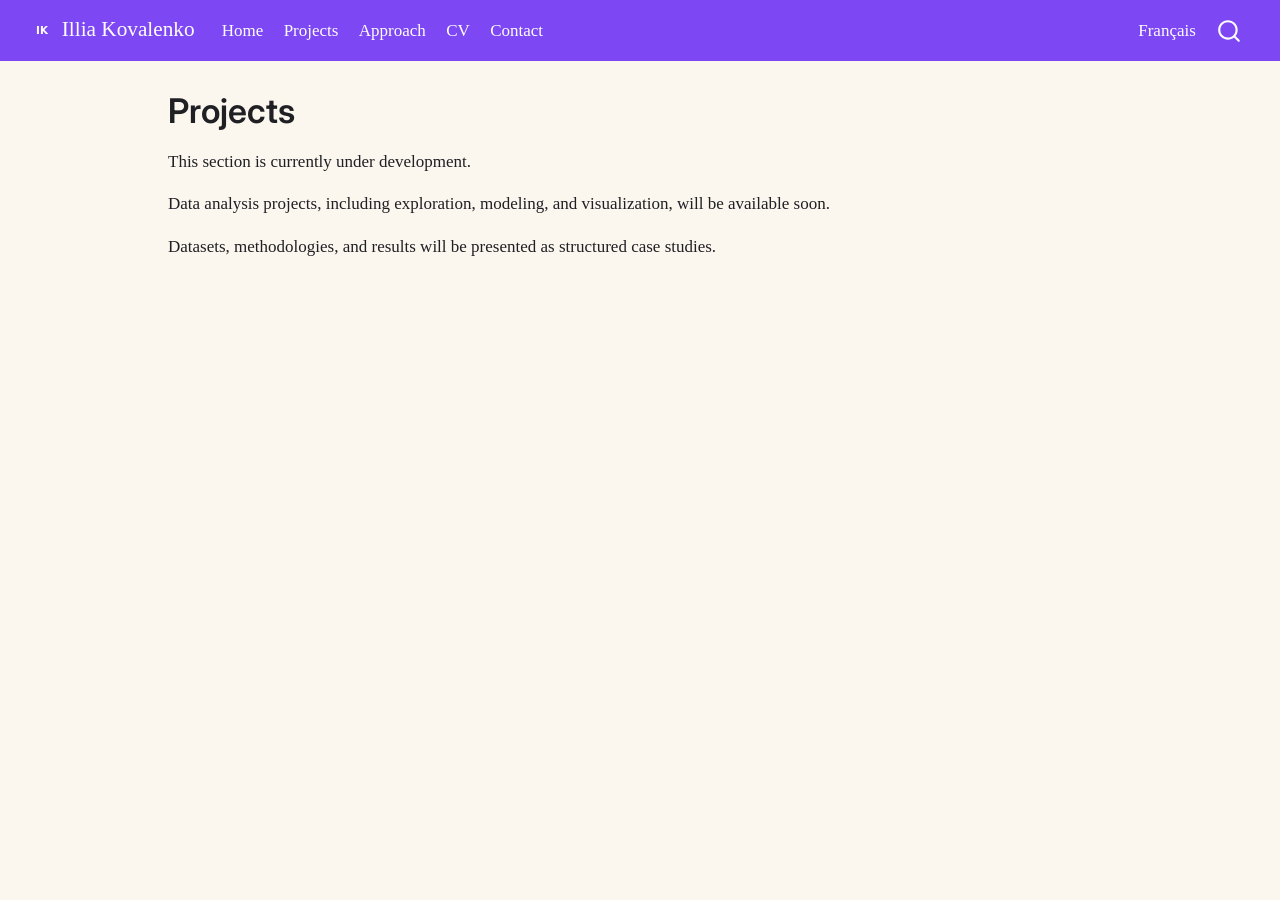
==== docs/en/projects.html @ 197722de "Initial commit" ====
<!DOCTYPE html>
<html xmlns="http://www.w3.org/1999/xhtml" lang="en-GB" xml:lang="en-GB"><head>

<meta charset="utf-8">
<meta name="generator" content="quarto-1.8.27">

<meta name="viewport" content="width=device-width, initial-scale=1.0, user-scalable=yes">


<title>Projects – Illia Kovalenko</title>
<style>
code{white-space: pre-wrap;}
span.smallcaps{font-variant: small-caps;}
div.columns{display: flex; gap: min(4vw, 1.5em);}
div.column{flex: auto; overflow-x: auto;}
div.hanging-indent{margin-left: 1.5em; text-indent: -1.5em;}
ul.task-list{list-style: none;}
ul.task-list li input[type="checkbox"] {
  width: 0.8em;
  margin: 0 0.8em 0.2em -1em; /* quarto-specific, see https://github.com/quarto-dev/quarto-cli/issues/4556 */ 
  vertical-align: middle;
}
</style>


<script src="../site_libs/quarto-nav/quarto-nav.js"></script>
<script src="../site_libs/quarto-nav/headroom.min.js"></script>
<script src="../site_libs/clipboard/clipboard.min.js"></script>
<script src="../site_libs/quarto-search/autocomplete.umd.js"></script>
<script src="../site_libs/quarto-search/fuse.min.js"></script>
<script src="../site_libs/quarto-search/quarto-search.js"></script>
<meta name="quarto:offset" content="../">
<link href="../images/favicon.ico" rel="icon">
<script src="../site_libs/quarto-html/quarto.js" type="module"></script>
<script src="../site_libs/quarto-html/tabsets/tabsets.js" type="module"></script>
<script src="../site_libs/quarto-html/axe/axe-check.js" type="module"></script>
<script src="../site_libs/quarto-html/popper.min.js"></script>
<script src="../site_libs/quarto-html/tippy.umd.min.js"></script>
<script src="../site_libs/quarto-html/anchor.min.js"></script>
<link href="../site_libs/quarto-html/tippy.css" rel="stylesheet">
<link href="../site_libs/quarto-html/quarto-syntax-highlighting-ed96de9b727972fe78a7b5d16c58bf87.css" rel="stylesheet" class="quarto-color-scheme" id="quarto-text-highlighting-styles">
<link href="../site_libs/quarto-html/quarto-syntax-highlighting-dark-4d9afe2b8d18ee9fa5d0d57b5ed4214d.css" rel="stylesheet" class="quarto-color-scheme quarto-color-alternate" id="quarto-text-highlighting-styles">
<link href="../site_libs/quarto-html/quarto-syntax-highlighting-ed96de9b727972fe78a7b5d16c58bf87.css" rel="stylesheet" class="quarto-color-scheme-extra" id="quarto-text-highlighting-styles">
<script src="../site_libs/bootstrap/bootstrap.min.js"></script>
<link href="../site_libs/bootstrap/bootstrap-icons.css" rel="stylesheet">
<link href="../site_libs/bootstrap/bootstrap-7cf6dd9b30dd1244900d342ab7296f0b.min.css" rel="stylesheet" append-hash="true" class="quarto-color-scheme" id="quarto-bootstrap" data-mode="light">
<link href="../site_libs/bootstrap/bootstrap-dark-e03fe961f342b3c7a8289c94da64632f.min.css" rel="stylesheet" append-hash="true" class="quarto-color-scheme quarto-color-alternate" id="quarto-bootstrap" data-mode="light">
<link href="../site_libs/bootstrap/bootstrap-7cf6dd9b30dd1244900d342ab7296f0b.min.css" rel="stylesheet" append-hash="true" class="quarto-color-scheme-extra" id="quarto-bootstrap" data-mode="light">
<script id="quarto-search-options" type="application/json">{
  "location": "navbar",
  "copy-button": false,
  "collapse-after": 3,
  "panel-placement": "end",
  "type": "overlay",
  "limit": 50,
  "keyboard-shortcut": [
    "f",
    "/",
    "s"
  ],
  "show-item-context": false,
  "language": {
    "search-no-results-text": "No results",
    "search-matching-documents-text": "matching documents",
    "search-copy-link-title": "Copy link to search",
    "search-hide-matches-text": "Hide additional matches",
    "search-more-match-text": "more match in this document",
    "search-more-matches-text": "more matches in this document",
    "search-clear-button-title": "Clear",
    "search-text-placeholder": "",
    "search-detached-cancel-button-title": "Cancel",
    "search-submit-button-title": "Submit",
    "search-label": "Search"
  }
}</script>
<script defer="" src="../js/lang-switch.js"></script>


<link rel="stylesheet" href="../styles.css">
</head>

<body class="nav-fixed quarto-light">

<div id="quarto-search-results"></div>
  <header id="quarto-header" class="headroom fixed-top">
    <nav class="navbar navbar-expand-lg " data-bs-theme="dark">
      <div class="navbar-container container-fluid">
      <div class="navbar-brand-container mx-auto">
    <a href="../index.html" class="navbar-brand navbar-brand-logo">
    <img src="../images/ik-monogram.svg" alt="" class="navbar-logo light-content">
    <img src="../images/ik-monogram.svg" alt="" class="navbar-logo dark-content">
    </a>
    <a class="navbar-brand" href="../index.html">
    <span class="navbar-title">Illia Kovalenko</span>
    </a>
  </div>
            <div id="quarto-search" class="" title="Search"></div>
          <button class="navbar-toggler" type="button" data-bs-toggle="collapse" data-bs-target="#navbarCollapse" aria-controls="navbarCollapse" role="menu" aria-expanded="false" aria-label="Toggle navigation" onclick="if (window.quartoToggleHeadroom) { window.quartoToggleHeadroom(); }">
  <span class="navbar-toggler-icon"></span>
</button>
          <div class="collapse navbar-collapse" id="navbarCollapse">
            <ul class="navbar-nav navbar-nav-scroll me-auto">
  <li class="nav-item">
    <a class="nav-link" href="../en/index.html"> 
<span class="menu-text">Home</span></a>
  </li>  
  <li class="nav-item">
    <a class="nav-link active" href="../en/projects.html" aria-current="page"> 
<span class="menu-text">Projects</span></a>
  </li>  
  <li class="nav-item">
    <a class="nav-link" href="../en/method.html"> 
<span class="menu-text">Approach</span></a>
  </li>  
  <li class="nav-item">
    <a class="nav-link" href="../en/cv.html"> 
<span class="menu-text">CV</span></a>
  </li>  
  <li class="nav-item">
    <a class="nav-link" href="../en/contact.html"> 
<span class="menu-text">Contact</span></a>
  </li>  
</ul>
            <ul class="navbar-nav navbar-nav-scroll ms-auto">
  <li class="nav-item">
    <a class="nav-link" href="../fr/"> 
<span class="menu-text">Français</span></a>
  </li>  
</ul>
          </div> <!-- /navcollapse -->
            <div class="quarto-navbar-tools">
</div>
      </div> <!-- /container-fluid -->
    </nav>
</header>
<!-- content -->
<div id="quarto-content" class="quarto-container page-columns page-rows-contents page-layout-article page-navbar">
<!-- sidebar -->
<!-- margin-sidebar -->
    <div id="quarto-margin-sidebar" class="sidebar margin-sidebar zindex-bottom">
        
    </div>
<!-- main -->
<main class="content" id="quarto-document-content">

<header id="title-block-header" class="quarto-title-block default">
<div class="quarto-title">
<h1 class="title">Projects</h1>
</div>



<div class="quarto-title-meta">

    
  
    
  </div>
  


</header>


<p>This section is currently under development.</p>
<p>Data analysis projects, including exploration, modeling, and visualization, will be available soon.</p>
<p>Datasets, methodologies, and results will be presented as structured case studies.</p>



</main> <!-- /main -->
<script id="quarto-html-after-body" type="application/javascript">
  window.document.addEventListener("DOMContentLoaded", function (event) {
    const icon = "";
    const anchorJS = new window.AnchorJS();
    anchorJS.options = {
      placement: 'right',
      icon: icon
    };
    anchorJS.add('.anchored');
    const isCodeAnnotation = (el) => {
      for (const clz of el.classList) {
        if (clz.startsWith('code-annotation-')) {                     
          return true;
        }
      }
      return false;
    }
    const onCopySuccess = function(e) {
      // button target
      const button = e.trigger;
      // don't keep focus
      button.blur();
      // flash "checked"
      button.classList.add('code-copy-button-checked');
      var currentTitle = button.getAttribute("title");
      button.setAttribute("title", "Copied!");
      let tooltip;
      if (window.bootstrap) {
        button.setAttribute("data-bs-toggle", "tooltip");
        button.setAttribute("data-bs-placement", "left");
        button.setAttribute("data-bs-title", "Copied!");
        tooltip = new bootstrap.Tooltip(button, 
          { trigger: "manual", 
            customClass: "code-copy-button-tooltip",
            offset: [0, -8]});
        tooltip.show();    
      }
      setTimeout(function() {
        if (tooltip) {
          tooltip.hide();
          button.removeAttribute("data-bs-title");
          button.removeAttribute("data-bs-toggle");
          button.removeAttribute("data-bs-placement");
        }
        button.setAttribute("title", currentTitle);
        button.classList.remove('code-copy-button-checked');
      }, 1000);
      // clear code selection
      e.clearSelection();
    }
    const getTextToCopy = function(trigger) {
      const outerScaffold = trigger.parentElement.cloneNode(true);
      const codeEl = outerScaffold.querySelector('code');
      for (const childEl of codeEl.children) {
        if (isCodeAnnotation(childEl)) {
          childEl.remove();
        }
      }
      return codeEl.innerText;
    }
    const clipboard = new window.ClipboardJS('.code-copy-button:not([data-in-quarto-modal])', {
      text: getTextToCopy
    });
    clipboard.on('success', onCopySuccess);
    if (window.document.getElementById('quarto-embedded-source-code-modal')) {
      const clipboardModal = new window.ClipboardJS('.code-copy-button[data-in-quarto-modal]', {
        text: getTextToCopy,
        container: window.document.getElementById('quarto-embedded-source-code-modal')
      });
      clipboardModal.on('success', onCopySuccess);
    }
      var localhostRegex = new RegExp(/^(?:http|https):\/\/localhost\:?[0-9]*\//);
      var mailtoRegex = new RegExp(/^mailto:/);
        var filterRegex = new RegExp('/' + window.location.host + '/');
      var isInternal = (href) => {
          return filterRegex.test(href) || localhostRegex.test(href) || mailtoRegex.test(href);
      }
      // Inspect non-navigation links and adorn them if external
     var links = window.document.querySelectorAll('a[href]:not(.nav-link):not(.navbar-brand):not(.toc-action):not(.sidebar-link):not(.sidebar-item-toggle):not(.pagination-link):not(.no-external):not([aria-hidden]):not(.dropdown-item):not(.quarto-navigation-tool):not(.about-link)');
      for (var i=0; i<links.length; i++) {
        const link = links[i];
        if (!isInternal(link.href)) {
          // undo the damage that might have been done by quarto-nav.js in the case of
          // links that we want to consider external
          if (link.dataset.originalHref !== undefined) {
            link.href = link.dataset.originalHref;
          }
        }
      }
    function tippyHover(el, contentFn, onTriggerFn, onUntriggerFn) {
      const config = {
        allowHTML: true,
        maxWidth: 500,
        delay: 100,
        arrow: false,
        appendTo: function(el) {
            return el.parentElement;
        },
        interactive: true,
        interactiveBorder: 10,
        theme: 'quarto',
        placement: 'bottom-start',
      };
      if (contentFn) {
        config.content = contentFn;
      }
      if (onTriggerFn) {
        config.onTrigger = onTriggerFn;
      }
      if (onUntriggerFn) {
        config.onUntrigger = onUntriggerFn;
      }
      window.tippy(el, config); 
    }
    const noterefs = window.document.querySelectorAll('a[role="doc-noteref"]');
    for (var i=0; i<noterefs.length; i++) {
      const ref = noterefs[i];
      tippyHover(ref, function() {
        // use id or data attribute instead here
        let href = ref.getAttribute('data-footnote-href') || ref.getAttribute('href');
        try { href = new URL(href).hash; } catch {}
        const id = href.replace(/^#\/?/, "");
        const note = window.document.getElementById(id);
        if (note) {
          return note.innerHTML;
        } else {
          return "";
        }
      });
    }
    const xrefs = window.document.querySelectorAll('a.quarto-xref');
    const processXRef = (id, note) => {
      // Strip column container classes
      const stripColumnClz = (el) => {
        el.classList.remove("page-full", "page-columns");
        if (el.children) {
          for (const child of el.children) {
            stripColumnClz(child);
          }
        }
      }
      stripColumnClz(note)
      if (id === null || id.startsWith('sec-')) {
        // Special case sections, only their first couple elements
        const container = document.createElement("div");
        if (note.children && note.children.length > 2) {
          container.appendChild(note.children[0].cloneNode(true));
          for (let i = 1; i < note.children.length; i++) {
            const child = note.children[i];
            if (child.tagName === "P" && child.innerText === "") {
              continue;
            } else {
              container.appendChild(child.cloneNode(true));
              break;
            }
          }
          if (window.Quarto?.typesetMath) {
            window.Quarto.typesetMath(container);
          }
          return container.innerHTML
        } else {
          if (window.Quarto?.typesetMath) {
            window.Quarto.typesetMath(note);
          }
          return note.innerHTML;
        }
      } else {
        // Remove any anchor links if they are present
        const anchorLink = note.querySelector('a.anchorjs-link');
        if (anchorLink) {
          anchorLink.remove();
        }
        if (window.Quarto?.typesetMath) {
          window.Quarto.typesetMath(note);
        }
        if (note.classList.contains("callout")) {
          return note.outerHTML;
        } else {
          return note.innerHTML;
        }
      }
    }
    for (var i=0; i<xrefs.length; i++) {
      const xref = xrefs[i];
      tippyHover(xref, undefined, function(instance) {
        instance.disable();
        let url = xref.getAttribute('href');
        let hash = undefined; 
        if (url.startsWith('#')) {
          hash = url;
        } else {
          try { hash = new URL(url).hash; } catch {}
        }
        if (hash) {
          const id = hash.replace(/^#\/?/, "");
          const note = window.document.getElementById(id);
          if (note !== null) {
            try {
              const html = processXRef(id, note.cloneNode(true));
              instance.setContent(html);
            } finally {
              instance.enable();
              instance.show();
            }
          } else {
            // See if we can fetch this
            fetch(url.split('#')[0])
            .then(res => res.text())
            .then(html => {
              const parser = new DOMParser();
              const htmlDoc = parser.parseFromString(html, "text/html");
              const note = htmlDoc.getElementById(id);
              if (note !== null) {
                const html = processXRef(id, note);
                instance.setContent(html);
              } 
            }).finally(() => {
              instance.enable();
              instance.show();
            });
          }
        } else {
          // See if we can fetch a full url (with no hash to target)
          // This is a special case and we should probably do some content thinning / targeting
          fetch(url)
          .then(res => res.text())
          .then(html => {
            const parser = new DOMParser();
            const htmlDoc = parser.parseFromString(html, "text/html");
            const note = htmlDoc.querySelector('main.content');
            if (note !== null) {
              // This should only happen for chapter cross references
              // (since there is no id in the URL)
              // remove the first header
              if (note.children.length > 0 && note.children[0].tagName === "HEADER") {
                note.children[0].remove();
              }
              const html = processXRef(null, note);
              instance.setContent(html);
            } 
          }).finally(() => {
            instance.enable();
            instance.show();
          });
        }
      }, function(instance) {
      });
    }
        let selectedAnnoteEl;
        const selectorForAnnotation = ( cell, annotation) => {
          let cellAttr = 'data-code-cell="' + cell + '"';
          let lineAttr = 'data-code-annotation="' +  annotation + '"';
          const selector = 'span[' + cellAttr + '][' + lineAttr + ']';
          return selector;
        }
        const selectCodeLines = (annoteEl) => {
          const doc = window.document;
          const targetCell = annoteEl.getAttribute("data-target-cell");
          const targetAnnotation = annoteEl.getAttribute("data-target-annotation");
          const annoteSpan = window.document.querySelector(selectorForAnnotation(targetCell, targetAnnotation));
          const lines = annoteSpan.getAttribute("data-code-lines").split(",");
          const lineIds = lines.map((line) => {
            return targetCell + "-" + line;
          })
          let top = null;
          let height = null;
          let parent = null;
          if (lineIds.length > 0) {
              //compute the position of the single el (top and bottom and make a div)
              const el = window.document.getElementById(lineIds[0]);
              top = el.offsetTop;
              height = el.offsetHeight;
              parent = el.parentElement.parentElement;
            if (lineIds.length > 1) {
              const lastEl = window.document.getElementById(lineIds[lineIds.length - 1]);
              const bottom = lastEl.offsetTop + lastEl.offsetHeight;
              height = bottom - top;
            }
            if (top !== null && height !== null && parent !== null) {
              // cook up a div (if necessary) and position it 
              let div = window.document.getElementById("code-annotation-line-highlight");
              if (div === null) {
                div = window.document.createElement("div");
                div.setAttribute("id", "code-annotation-line-highlight");
                div.style.position = 'absolute';
                parent.appendChild(div);
              }
              div.style.top = top - 2 + "px";
              div.style.height = height + 4 + "px";
              div.style.left = 0;
              let gutterDiv = window.document.getElementById("code-annotation-line-highlight-gutter");
              if (gutterDiv === null) {
                gutterDiv = window.document.createElement("div");
                gutterDiv.setAttribute("id", "code-annotation-line-highlight-gutter");
                gutterDiv.style.position = 'absolute';
                const codeCell = window.document.getElementById(targetCell);
                const gutter = codeCell.querySelector('.code-annotation-gutter');
                gutter.appendChild(gutterDiv);
              }
              gutterDiv.style.top = top - 2 + "px";
              gutterDiv.style.height = height + 4 + "px";
            }
            selectedAnnoteEl = annoteEl;
          }
        };
        const unselectCodeLines = () => {
          const elementsIds = ["code-annotation-line-highlight", "code-annotation-line-highlight-gutter"];
          elementsIds.forEach((elId) => {
            const div = window.document.getElementById(elId);
            if (div) {
              div.remove();
            }
          });
          selectedAnnoteEl = undefined;
        };
          // Handle positioning of the toggle
      window.addEventListener(
        "resize",
        throttle(() => {
          elRect = undefined;
          if (selectedAnnoteEl) {
            selectCodeLines(selectedAnnoteEl);
          }
        }, 10)
      );
      function throttle(fn, ms) {
      let throttle = false;
      let timer;
        return (...args) => {
          if(!throttle) { // first call gets through
              fn.apply(this, args);
              throttle = true;
          } else { // all the others get throttled
              if(timer) clearTimeout(timer); // cancel #2
              timer = setTimeout(() => {
                fn.apply(this, args);
                timer = throttle = false;
              }, ms);
          }
        };
      }
        // Attach click handler to the DT
        const annoteDls = window.document.querySelectorAll('dt[data-target-cell]');
        for (const annoteDlNode of annoteDls) {
          annoteDlNode.addEventListener('click', (event) => {
            const clickedEl = event.target;
            if (clickedEl !== selectedAnnoteEl) {
              unselectCodeLines();
              const activeEl = window.document.querySelector('dt[data-target-cell].code-annotation-active');
              if (activeEl) {
                activeEl.classList.remove('code-annotation-active');
              }
              selectCodeLines(clickedEl);
              clickedEl.classList.add('code-annotation-active');
            } else {
              // Unselect the line
              unselectCodeLines();
              clickedEl.classList.remove('code-annotation-active');
            }
          });
        }
    const findCites = (el) => {
      const parentEl = el.parentElement;
      if (parentEl) {
        const cites = parentEl.dataset.cites;
        if (cites) {
          return {
            el,
            cites: cites.split(' ')
          };
        } else {
          return findCites(el.parentElement)
        }
      } else {
        return undefined;
      }
    };
    var bibliorefs = window.document.querySelectorAll('a[role="doc-biblioref"]');
    for (var i=0; i<bibliorefs.length; i++) {
      const ref = bibliorefs[i];
      const citeInfo = findCites(ref);
      if (citeInfo) {
        tippyHover(citeInfo.el, function() {
          var popup = window.document.createElement('div');
          citeInfo.cites.forEach(function(cite) {
            var citeDiv = window.document.createElement('div');
            citeDiv.classList.add('hanging-indent');
            citeDiv.classList.add('csl-entry');
            var biblioDiv = window.document.getElementById('ref-' + cite);
            if (biblioDiv) {
              citeDiv.innerHTML = biblioDiv.innerHTML;
            }
            popup.appendChild(citeDiv);
          });
          return popup.innerHTML;
        });
      }
    }
  });
  </script>
</div> <!-- /content -->




</body></html>
---- docs/site_libs/quarto-html/tippy.css ----
.tippy-box[data-animation=fade][data-state=hidden]{opacity:0}[data-tippy-root]{max-width:calc(100vw - 10px)}.tippy-box{position:relative;background-color:#333;color:#fff;border-radius:4px;font-size:14px;line-height:1.4;white-space:normal;outline:0;transition-property:transform,visibility,opacity}.tippy-box[data-placement^=top]>.tippy-arrow{bottom:0}.tippy-box[data-placement^=top]>.tippy-arrow:before{bottom:-7px;left:0;border-width:8px 8px 0;border-top-color:initial;transform-origin:center top}.tippy-box[data-placement^=bottom]>.tippy-arrow{top:0}.tippy-box[data-placement^=bottom]>.tippy-arrow:before{top:-7px;left:0;border-width:0 8px 8px;border-bottom-color:initial;transform-origin:center bottom}.tippy-box[data-placement^=left]>.tippy-arrow{right:0}.tippy-box[data-placement^=left]>.tippy-arrow:before{border-width:8px 0 8px 8px;border-left-color:initial;right:-7px;transform-origin:center left}.tippy-box[data-placement^=right]>.tippy-arrow{left:0}.tippy-box[data-placement^=right]>.tippy-arrow:before{left:-7px;border-width:8px 8px 8px 0;border-right-color:initial;transform-origin:center right}.tippy-box[data-inertia][data-state=visible]{transition-timing-function:cubic-bezier(.54,1.5,.38,1.11)}.tippy-arrow{width:16px;height:16px;color:#333}.tippy-arrow:before{content:"";position:absolute;border-color:transparent;border-style:solid}.tippy-content{position:relative;padding:5px 9px;z-index:1}
---- docs/site_libs/quarto-html/quarto-syntax-highlighting-ed96de9b727972fe78a7b5d16c58bf87.css ----
/* quarto syntax highlight colors */
:root {
  --quarto-hl-ot-color: #003B4F;
  --quarto-hl-at-color: #657422;
  --quarto-hl-ss-color: #20794D;
  --quarto-hl-an-color: #5E5E5E;
  --quarto-hl-fu-color: #4758AB;
  --quarto-hl-st-color: #20794D;
  --quarto-hl-cf-color: #003B4F;
  --quarto-hl-op-color: #5E5E5E;
  --quarto-hl-er-color: #AD0000;
  --quarto-hl-bn-color: #AD0000;
  --quarto-hl-al-color: #AD0000;
  --quarto-hl-va-color: #111111;
  --quarto-hl-bu-color: inherit;
  --quarto-hl-ex-color: inherit;
  --quarto-hl-pp-color: #AD0000;
  --quarto-hl-in-color: #5E5E5E;
  --quarto-hl-vs-color: #20794D;
  --quarto-hl-wa-color: #5E5E5E;
  --quarto-hl-do-color: #5E5E5E;
  --quarto-hl-im-color: #00769E;
  --quarto-hl-ch-color: #20794D;
  --quarto-hl-dt-color: #AD0000;
  --quarto-hl-fl-color: #AD0000;
  --quarto-hl-co-color: #5E5E5E;
  --quarto-hl-cv-color: #5E5E5E;
  --quarto-hl-cn-color: #8f5902;
  --quarto-hl-sc-color: #5E5E5E;
  --quarto-hl-dv-color: #AD0000;
  --quarto-hl-kw-color: #003B4F;
}

/* other quarto variables */
:root {
  --quarto-font-monospace: SFMono-Regular, Menlo, Monaco, Consolas, "Liberation Mono", "Courier New", monospace;
}

/* syntax highlight based on Pandoc's rules */
pre > code.sourceCode > span {
  color: #003B4F;
}

code.sourceCode > span {
  color: #003B4F;
}

div.sourceCode,
div.sourceCode pre.sourceCode {
  color: #003B4F;
}

/* Normal */
code span {
  color: #003B4F;
}

/* Alert */
code span.al {
  color: #AD0000;
  font-style: inherit;
}

/* Annotation */
code span.an {
  color: #5E5E5E;
  font-style: inherit;
}

/* Attribute */
code span.at {
  color: #657422;
  font-style: inherit;
}

/* BaseN */
code span.bn {
  color: #AD0000;
  font-style: inherit;
}

/* BuiltIn */
code span.bu {
  font-style: inherit;
}

/* ControlFlow */
code span.cf {
  color: #003B4F;
  font-weight: bold;
  font-style: inherit;
}

/* Char */
code span.ch {
  color: #20794D;
  font-style: inherit;
}

/* Constant */
code span.cn {
  color: #8f5902;
  font-style: inherit;
}

/* Comment */
code span.co {
  color: #5E5E5E;
  font-style: inherit;
}

/* CommentVar */
code span.cv {
  color: #5E5E5E;
  font-style: italic;
}

/* Documentation */
code span.do {
  color: #5E5E5E;
  font-style: italic;
}

/* DataType */
code span.dt {
  color: #AD0000;
  font-style: inherit;
}

/* DecVal */
code span.dv {
  color: #AD0000;
  font-style: inherit;
}

/* Error */
code span.er {
  color: #AD0000;
  font-style: inherit;
}

/* Extension */
code span.ex {
  font-style: inherit;
}

/* Float */
code span.fl {
  color: #AD0000;
  font-style: inherit;
}

/* Function */
code span.fu {
  color: #4758AB;
  font-style: inherit;
}

/* Import */
code span.im {
  color: #00769E;
  font-style: inherit;
}

/* Information */
code span.in {
  color: #5E5E5E;
  font-style: inherit;
}

/* Keyword */
code span.kw {
  color: #003B4F;
  font-weight: bold;
  font-style: inherit;
}

/* Operator */
code span.op {
  color: #5E5E5E;
  font-style: inherit;
}

/* Other */
code span.ot {
  color: #003B4F;
  font-style: inherit;
}

/* Preprocessor */
code span.pp {
  color: #AD0000;
  font-style: inherit;
}

/* SpecialChar */
code span.sc {
  color: #5E5E5E;
  font-style: inherit;
}

/* SpecialString */
code span.ss {
  color: #20794D;
  font-style: inherit;
}

/* String */
code span.st {
  color: #20794D;
  font-style: inherit;
}

/* Variable */
code span.va {
  color: #111111;
  font-style: inherit;
}

/* VerbatimString */
code span.vs {
  color: #20794D;
  font-style: inherit;
}

/* Warning */
code span.wa {
  color: #5E5E5E;
  font-style: italic;
}

.prevent-inlining {
  content: "</";
}

/*# sourceMappingURL=0920dd6d7437995b8cdf7429764427b1.css.map */
---- docs/site_libs/quarto-html/quarto-syntax-highlighting-dark-4d9afe2b8d18ee9fa5d0d57b5ed4214d.css ----
/* quarto syntax highlight colors */
:root {
  --quarto-hl-al-color: #f07178;
  --quarto-hl-an-color: #d4d0ab;
  --quarto-hl-at-color: #00e0e0;
  --quarto-hl-bn-color: #d4d0ab;
  --quarto-hl-bu-color: #abe338;
  --quarto-hl-ch-color: #abe338;
  --quarto-hl-co-color: #f8f8f2;
  --quarto-hl-cv-color: #ffd700;
  --quarto-hl-cn-color: #ffd700;
  --quarto-hl-cf-color: #ffa07a;
  --quarto-hl-dt-color: #ffa07a;
  --quarto-hl-dv-color: #d4d0ab;
  --quarto-hl-do-color: #f8f8f2;
  --quarto-hl-er-color: #f07178;
  --quarto-hl-ex-color: #00e0e0;
  --quarto-hl-fl-color: #d4d0ab;
  --quarto-hl-fu-color: #ffa07a;
  --quarto-hl-im-color: #abe338;
  --quarto-hl-in-color: #d4d0ab;
  --quarto-hl-kw-color: #ffa07a;
  --quarto-hl-op-color: #ffa07a;
  --quarto-hl-ot-color: #00e0e0;
  --quarto-hl-pp-color: #dcc6e0;
  --quarto-hl-re-color: #00e0e0;
  --quarto-hl-sc-color: #abe338;
  --quarto-hl-ss-color: #abe338;
  --quarto-hl-st-color: #abe338;
  --quarto-hl-va-color: #00e0e0;
  --quarto-hl-vs-color: #abe338;
  --quarto-hl-wa-color: #dcc6e0;
}

/* other quarto variables */
:root {
  --quarto-font-monospace: SFMono-Regular, Menlo, Monaco, Consolas, "Liberation Mono", "Courier New", monospace;
}

/* syntax highlight based on Pandoc's rules */
pre > code.sourceCode > span {
  color: #f8f8f2;
}

code.sourceCode > span {
  color: #f8f8f2;
}

div.sourceCode,
div.sourceCode pre.sourceCode {
  color: #f8f8f2;
}

/* Normal */
code span {
  color: #f8f8f2;
}

/* Alert */
code span.al {
  color: #f07178;
}

/* Annotation */
code span.an {
  color: #d4d0ab;
}

/* Attribute */
code span.at {
  color: #00e0e0;
}

/* BaseN */
code span.bn {
  color: #d4d0ab;
}

/* BuiltIn */
code span.bu {
  color: #abe338;
}

/* ControlFlow */
code span.cf {
  font-weight: bold;
  color: #ffa07a;
}

/* Char */
code span.ch {
  color: #abe338;
}

/* Constant */
code span.cn {
  color: #ffd700;
}

/* Comment */
code span.co {
  font-style: italic;
  color: #f8f8f2;
}

/* CommentVar */
code span.cv {
  color: #ffd700;
}

/* Documentation */
code span.do {
  color: #f8f8f2;
}

/* DataType */
code span.dt {
  color: #ffa07a;
}

/* DecVal */
code span.dv {
  color: #d4d0ab;
}

/* Error */
code span.er {
  color: #f07178;
  text-decoration: underline;
}

/* Extension */
code span.ex {
  font-weight: bold;
  color: #00e0e0;
}

/* Float */
code span.fl {
  color: #d4d0ab;
}

/* Function */
code span.fu {
  color: #ffa07a;
}

/* Import */
code span.im {
  color: #abe338;
}

/* Information */
code span.in {
  color: #d4d0ab;
}

/* Keyword */
code span.kw {
  font-weight: bold;
  color: #ffa07a;
}

/* Operator */
code span.op {
  color: #ffa07a;
}

/* Other */
code span.ot {
  color: #00e0e0;
}

/* Preprocessor */
code span.pp {
  color: #dcc6e0;
}

/* RegionMarker */
code span.re {
  background-color: #f8f8f2;
  color: #00e0e0;
}

/* SpecialChar */
code span.sc {
  color: #abe338;
}

/* SpecialString */
code span.ss {
  color: #abe338;
}

/* String */
code span.st {
  color: #abe338;
}

/* Variable */
code span.va {
  color: #00e0e0;
}

/* VerbatimString */
code span.vs {
  color: #abe338;
}

/* Warning */
code span.wa {
  color: #dcc6e0;
}

.prevent-inlining {
  content: "</";
}

/*# sourceMappingURL=86edf53ecdff796acf02dbceed379426.css.map */
---- docs/site_libs/quarto-html/quarto-syntax-highlighting-ed96de9b727972fe78a7b5d16c58bf87.css ----
/* quarto syntax highlight colors */
:root {
  --quarto-hl-ot-color: #003B4F;
  --quarto-hl-at-color: #657422;
  --quarto-hl-ss-color: #20794D;
  --quarto-hl-an-color: #5E5E5E;
  --quarto-hl-fu-color: #4758AB;
  --quarto-hl-st-color: #20794D;
  --quarto-hl-cf-color: #003B4F;
  --quarto-hl-op-color: #5E5E5E;
  --quarto-hl-er-color: #AD0000;
  --quarto-hl-bn-color: #AD0000;
  --quarto-hl-al-color: #AD0000;
  --quarto-hl-va-color: #111111;
  --quarto-hl-bu-color: inherit;
  --quarto-hl-ex-color: inherit;
  --quarto-hl-pp-color: #AD0000;
  --quarto-hl-in-color: #5E5E5E;
  --quarto-hl-vs-color: #20794D;
  --quarto-hl-wa-color: #5E5E5E;
  --quarto-hl-do-color: #5E5E5E;
  --quarto-hl-im-color: #00769E;
  --quarto-hl-ch-color: #20794D;
  --quarto-hl-dt-color: #AD0000;
  --quarto-hl-fl-color: #AD0000;
  --quarto-hl-co-color: #5E5E5E;
  --quarto-hl-cv-color: #5E5E5E;
  --quarto-hl-cn-color: #8f5902;
  --quarto-hl-sc-color: #5E5E5E;
  --quarto-hl-dv-color: #AD0000;
  --quarto-hl-kw-color: #003B4F;
}

/* other quarto variables */
:root {
  --quarto-font-monospace: SFMono-Regular, Menlo, Monaco, Consolas, "Liberation Mono", "Courier New", monospace;
}

/* syntax highlight based on Pandoc's rules */
pre > code.sourceCode > span {
  color: #003B4F;
}

code.sourceCode > span {
  color: #003B4F;
}

div.sourceCode,
div.sourceCode pre.sourceCode {
  color: #003B4F;
}

/* Normal */
code span {
  color: #003B4F;
}

/* Alert */
code span.al {
  color: #AD0000;
  font-style: inherit;
}

/* Annotation */
code span.an {
  color: #5E5E5E;
  font-style: inherit;
}

/* Attribute */
code span.at {
  color: #657422;
  font-style: inherit;
}

/* BaseN */
code span.bn {
  color: #AD0000;
  font-style: inherit;
}

/* BuiltIn */
code span.bu {
  font-style: inherit;
}

/* ControlFlow */
code span.cf {
  color: #003B4F;
  font-weight: bold;
  font-style: inherit;
}

/* Char */
code span.ch {
  color: #20794D;
  font-style: inherit;
}

/* Constant */
code span.cn {
  color: #8f5902;
  font-style: inherit;
}

/* Comment */
code span.co {
  color: #5E5E5E;
  font-style: inherit;
}

/* CommentVar */
code span.cv {
  color: #5E5E5E;
  font-style: italic;
}

/* Documentation */
code span.do {
  color: #5E5E5E;
  font-style: italic;
}

/* DataType */
code span.dt {
  color: #AD0000;
  font-style: inherit;
}

/* DecVal */
code span.dv {
  color: #AD0000;
  font-style: inherit;
}

/* Error */
code span.er {
  color: #AD0000;
  font-style: inherit;
}

/* Extension */
code span.ex {
  font-style: inherit;
}

/* Float */
code span.fl {
  color: #AD0000;
  font-style: inherit;
}

/* Function */
code span.fu {
  color: #4758AB;
  font-style: inherit;
}

/* Import */
code span.im {
  color: #00769E;
  font-style: inherit;
}

/* Information */
code span.in {
  color: #5E5E5E;
  font-style: inherit;
}

/* Keyword */
code span.kw {
  color: #003B4F;
  font-weight: bold;
  font-style: inherit;
}

/* Operator */
code span.op {
  color: #5E5E5E;
  font-style: inherit;
}

/* Other */
code span.ot {
  color: #003B4F;
  font-style: inherit;
}

/* Preprocessor */
code span.pp {
  color: #AD0000;
  font-style: inherit;
}

/* SpecialChar */
code span.sc {
  color: #5E5E5E;
  font-style: inherit;
}

/* SpecialString */
code span.ss {
  color: #20794D;
  font-style: inherit;
}

/* String */
code span.st {
  color: #20794D;
  font-style: inherit;
}

/* Variable */
code span.va {
  color: #111111;
  font-style: inherit;
}

/* VerbatimString */
code span.vs {
  color: #20794D;
  font-style: inherit;
}

/* Warning */
code span.wa {
  color: #5E5E5E;
  font-style: italic;
}

.prevent-inlining {
  content: "</";
}

/*# sourceMappingURL=0920dd6d7437995b8cdf7429764427b1.css.map */
---- docs/styles.css ----
/* css styles */
.profile-photo {
  border-radius: 50%;
  width: 190px;
  display: block;
  margin: 20px;
}

.hero-text {
  font-size: 1.3rem;
  font-style: normal;
  font-weight: 700;
  line-height: 1.35;
  margin: 0.2rem 0;
}

.callout-note .callout-body {
  display: flex;
  flex-direction: column;
  justify-content: center;
  padding-top: 0.5rem;
  padding-bottom: 0.5rem;
}

/* =========================
   Landing (root index) styles
   ========================= */
  /* Layout */
  .landing-hero{
    min-height: calc(100vh - 2rem);
    display: flex;
    align-items: center;
    justify-content: center;
    padding: 3.5rem 1.5rem;
    background:
      radial-gradient(1200px 600px at 60% 0%, var(--oc-primary-weak), rgba(255,255,255,0)),
      linear-gradient(180deg, var(--oc-paper), #FBF7EF);
  }
  
  .landing-card{
    width: min(920px, 100%);
    padding: 2.6rem 2.4rem;
    border: 1px solid rgba(0,0,0,.08);
    border-radius: 18px;
    background: #fff;
    box-shadow: 0 14px 44px rgba(0,0,0,.10);
  }
  
  /* Typo */
  .landing-name{
    font-size: 2.6rem;
    font-weight: 780;
    line-height: 1.05;
    margin-bottom: .25rem;
    color: var(--oc-ink);
  }
  
  .landing-tagline{
    font-size: 1.08rem;
    opacity: .78;
    color: var(--oc-ink);
  }
  
  .landing-logo{
    display: block;
    width: 110px;
    height: auto;
    margin: 0 auto 1.2rem auto;
  }

  .landing-title{
    font-size: 1.25rem;
    font-weight: 680;
    margin-top: .9rem;
    margin-bottom: .75rem;
    color: var(--oc-ink);
  }

  .landing-hint{ 
    opacity: .72; 
    margin-top: -.25rem; 
    margin-bottom: .75rem;
  }
  
  .landing-foot{
    margin-top: 2rem;
    font-size: .98rem;
    opacity: .72;
    color: var(--oc-ink);
  }
  
  /* Buttons (forced, stable) */
  .landing-actions{
    display: flex;
    justify-content: center;
    gap: 1.2rem;
    flex-wrap: wrap;
    margin-top: .75rem;
  }
  
  /* On cible directement les <a> pour éviter tout conflit Quarto/Bootstrap */
  .landing-actions a{
    display: inline-flex;
    align-items: center;
    justify-content: center;
  
    min-width: 170px;
    padding: .95rem 1.7rem;
    border-radius: 16px;
  
    text-decoration: none !important;
    font-weight: 700;
    font-size: 1rem;
  
    background: var(--oc-primary);
    border: 1px solid var(--oc-primary);
    color: #ffffff !important;
  
    transition: transform .12s ease, box-shadow .14s ease, background-color .14s ease, border-color .14s ease;
  }

  .landing-actions a:hover{
    transform: translateY(-2px);
    box-shadow: 0 12px 26px rgba(0,0,0,.14);
    background: color-mix(in srgb, var(--oc-primary) 86%, black);
    border-color: color-mix(in srgb, var(--oc-primary) 86%, black);
  }
  
  /* Accessibilité : focus clavier visible */
  .landing-actions a:focus-visible{
    outline: 3px solid color-mix(in srgb, var(--oc-primary) 35%, white);
    outline-offset: 3px;
  } 

/* Force landing button colors (no dependency on Bootstrap vars) */
.landing-btn{
  display: inline-flex;
  align-items: center;
  justify-content: center;
  min-width: 170px;
  padding: .95rem 1.7rem;
  border-radius: 16px;
  text-decoration: none !important;
  font-weight: 700;
}

.landing-btn-primary{
  background: #7D47F4 !important;
  border: 1px solid #7D47F4 !important;
  color: #ffffff !important;
}

.landing-btn-primary:visited{
  color: #ffffff !important;
}

.landing-btn-primary:hover{
  background: #6B3FE0 !important;
  border-color: #6B3FE0 !important;
}

/* Hard override for landing buttons (wins over theme) */
.landing-actions a.landing-btn{
  display: inline-flex;
  align-items: center;
  justify-content: center;
  min-width: 150px;
  padding: .85rem 1.45rem;
  border-radius: 16px;

  background: #7D47F4 !important;
  border: 1px solid #7D47F4 !important;
  color: #ffffff !important;

  text-decoration: none !important;
  font-weight: 700;
}

.landing-actions a.landing-btn:visited{
  color: #ffffff !important;
}

.landing-actions a.landing-btn:hover{
  background: #6B3FE0 !important;
  border-color: #6B3FE0 !important;
}
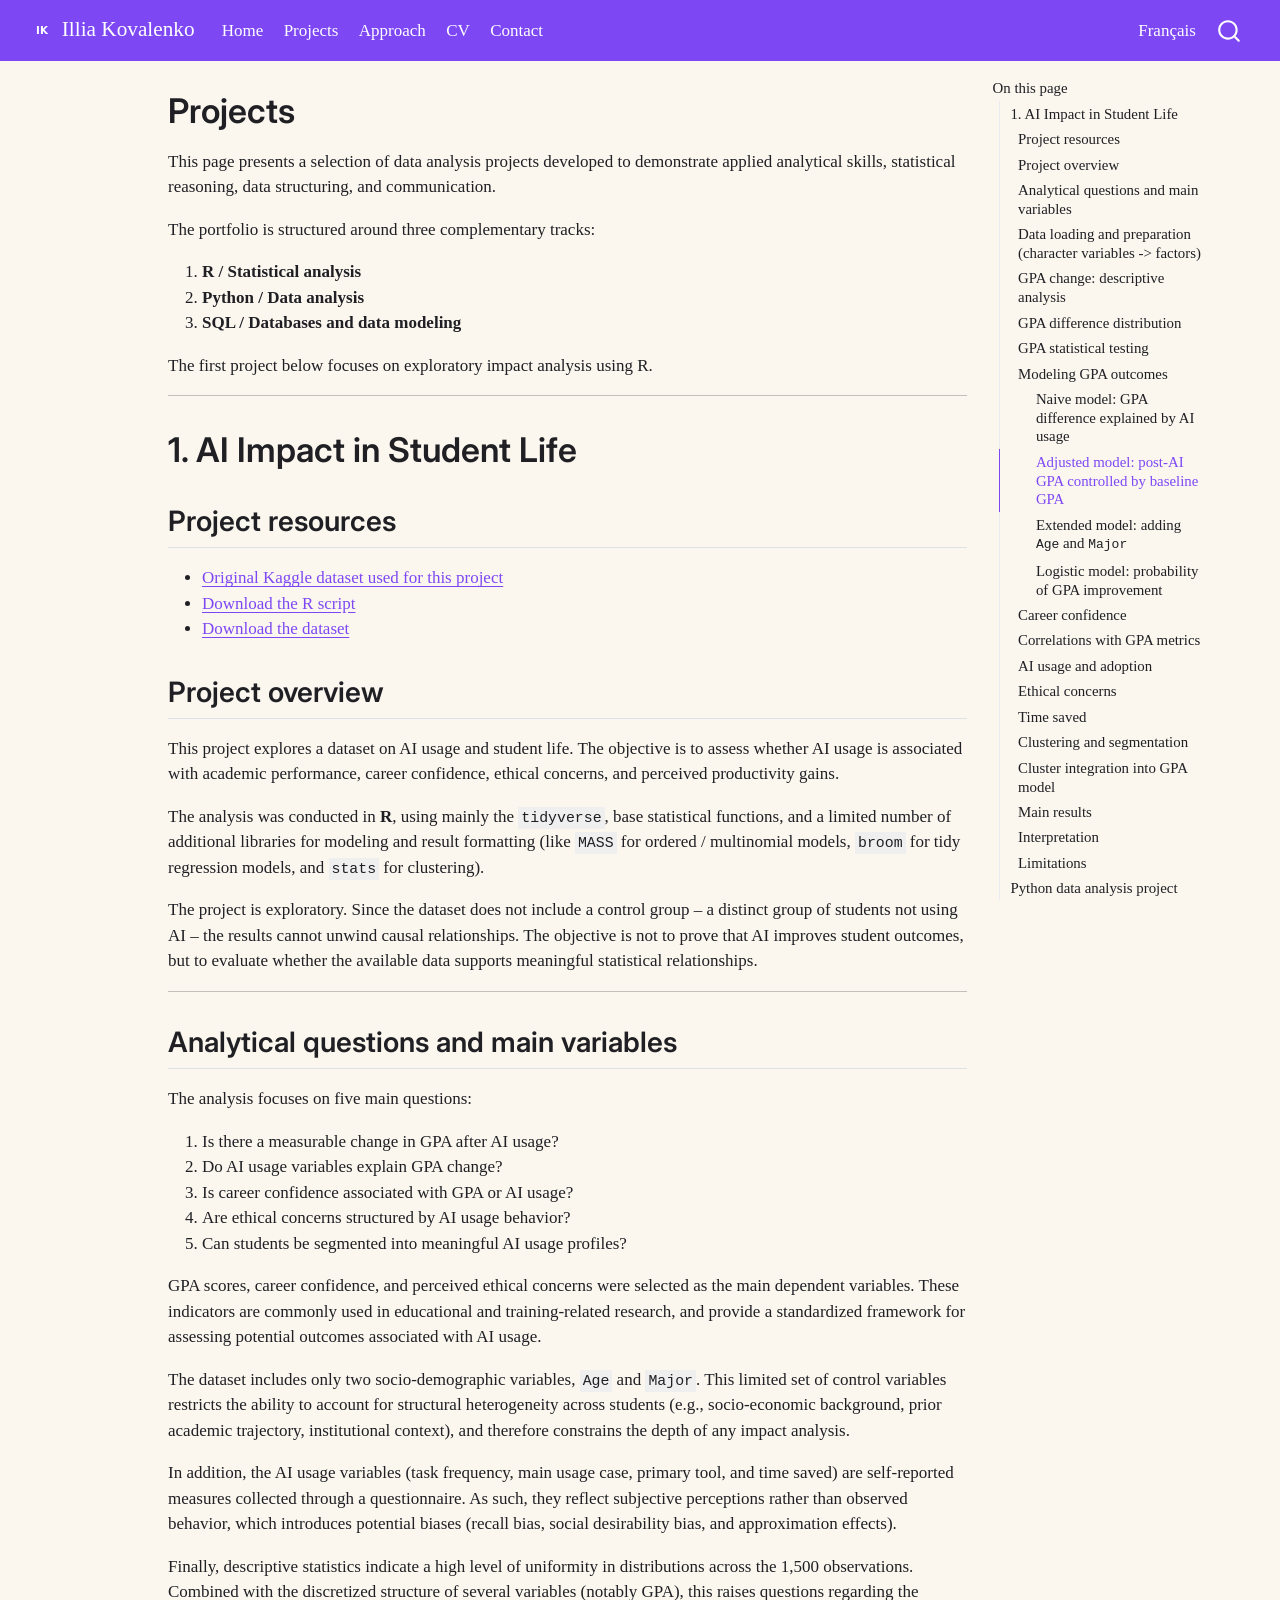
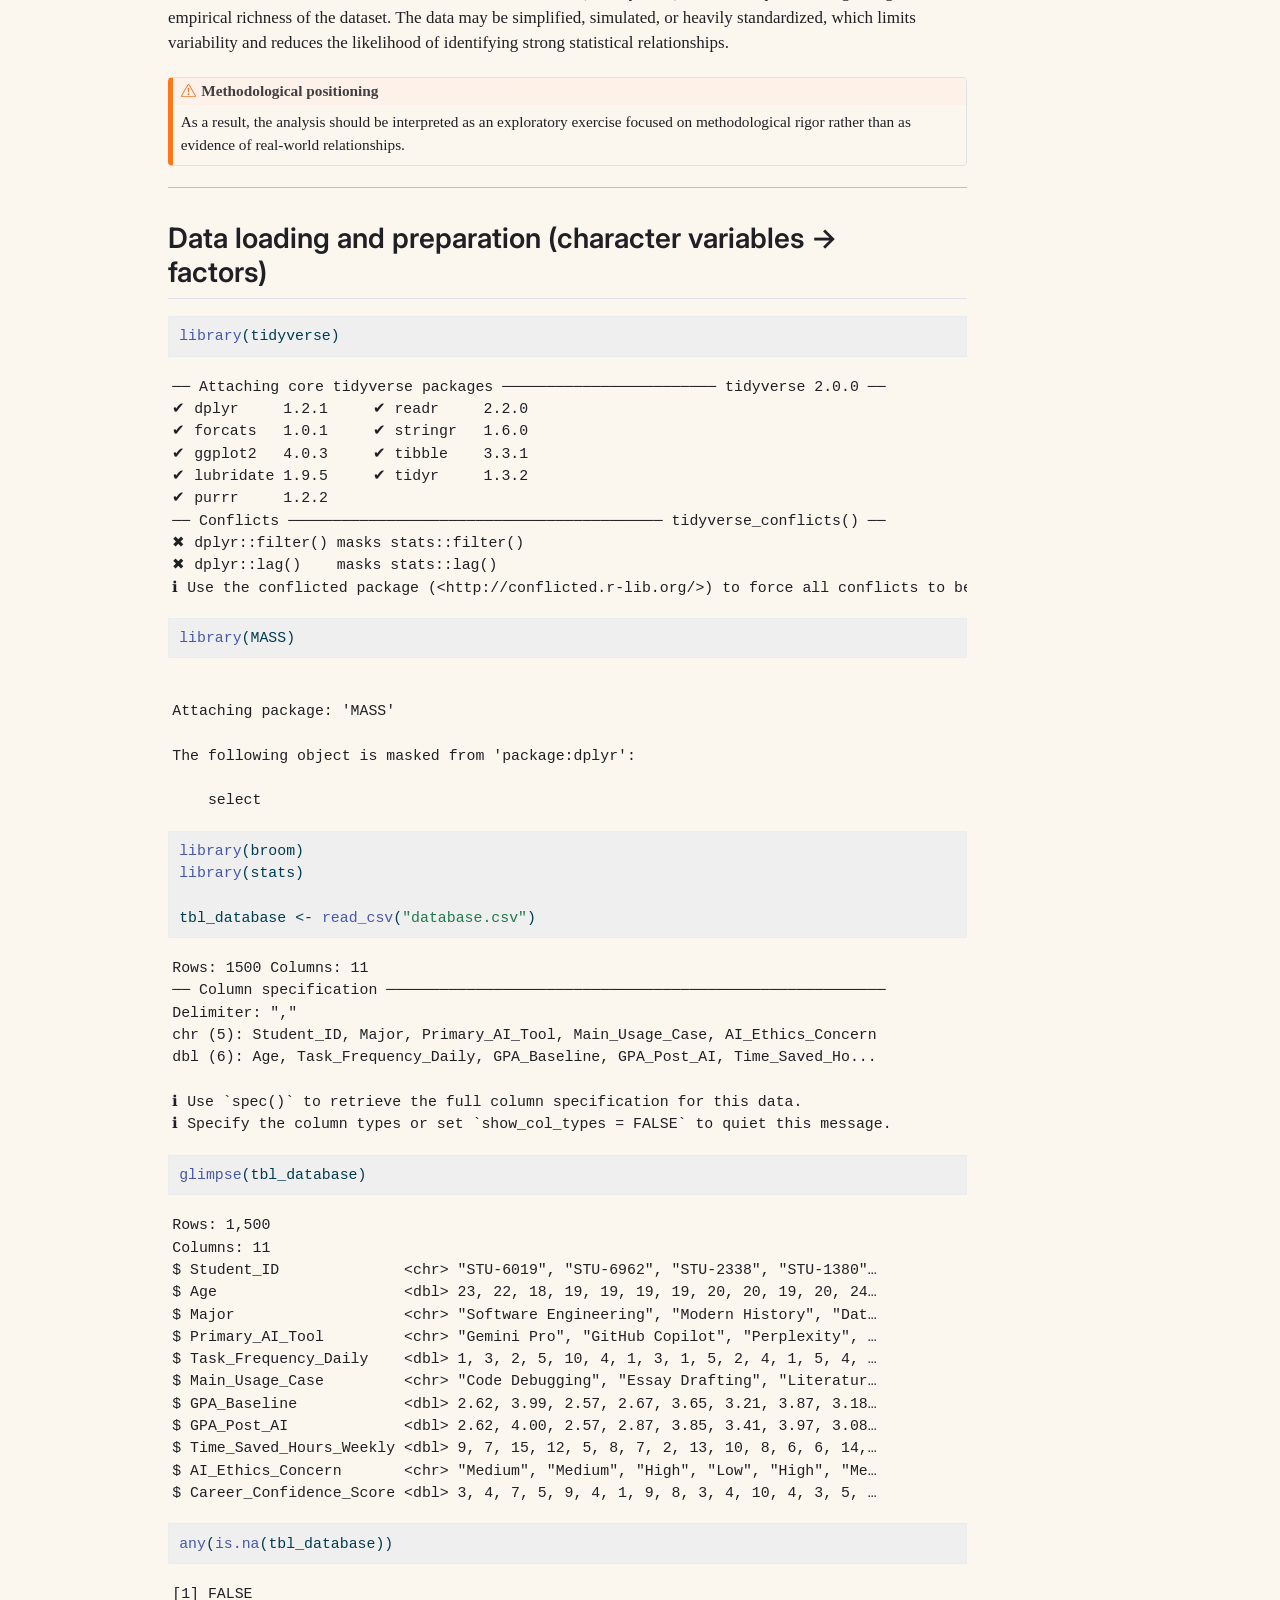
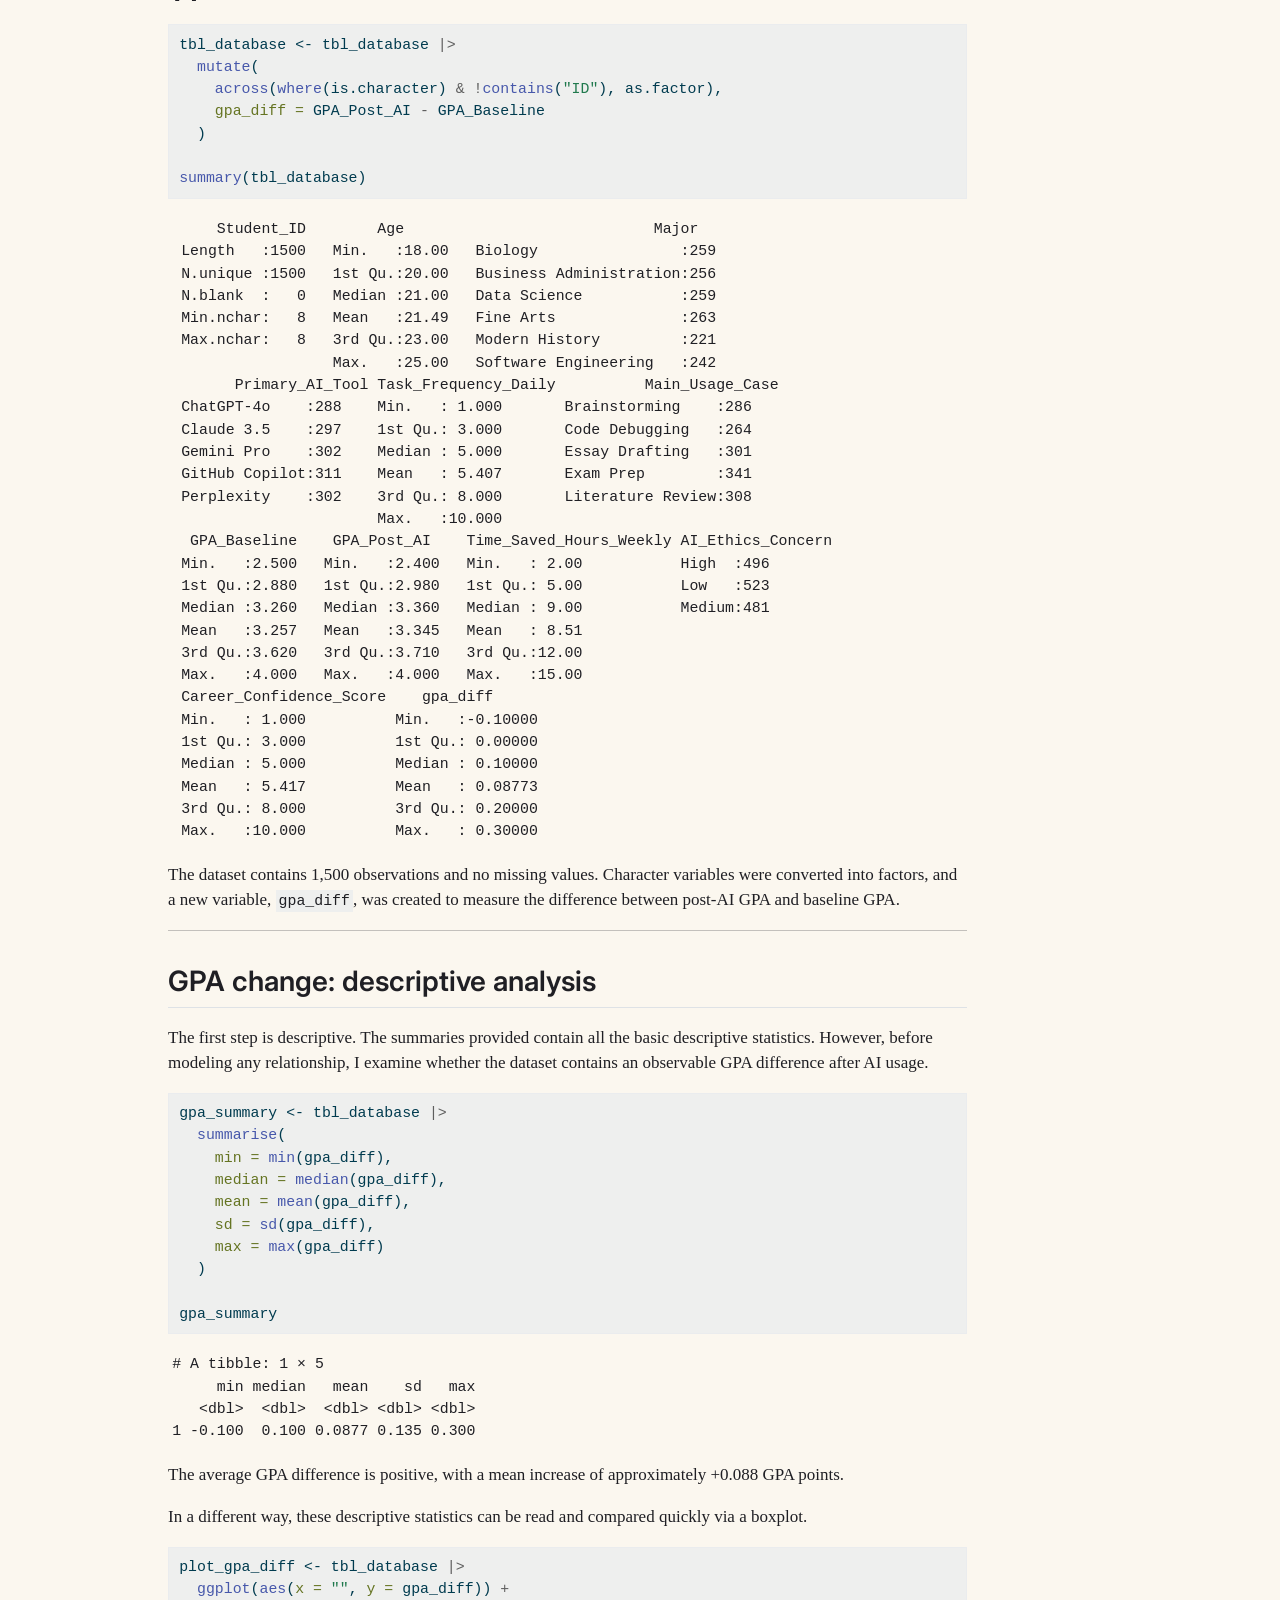
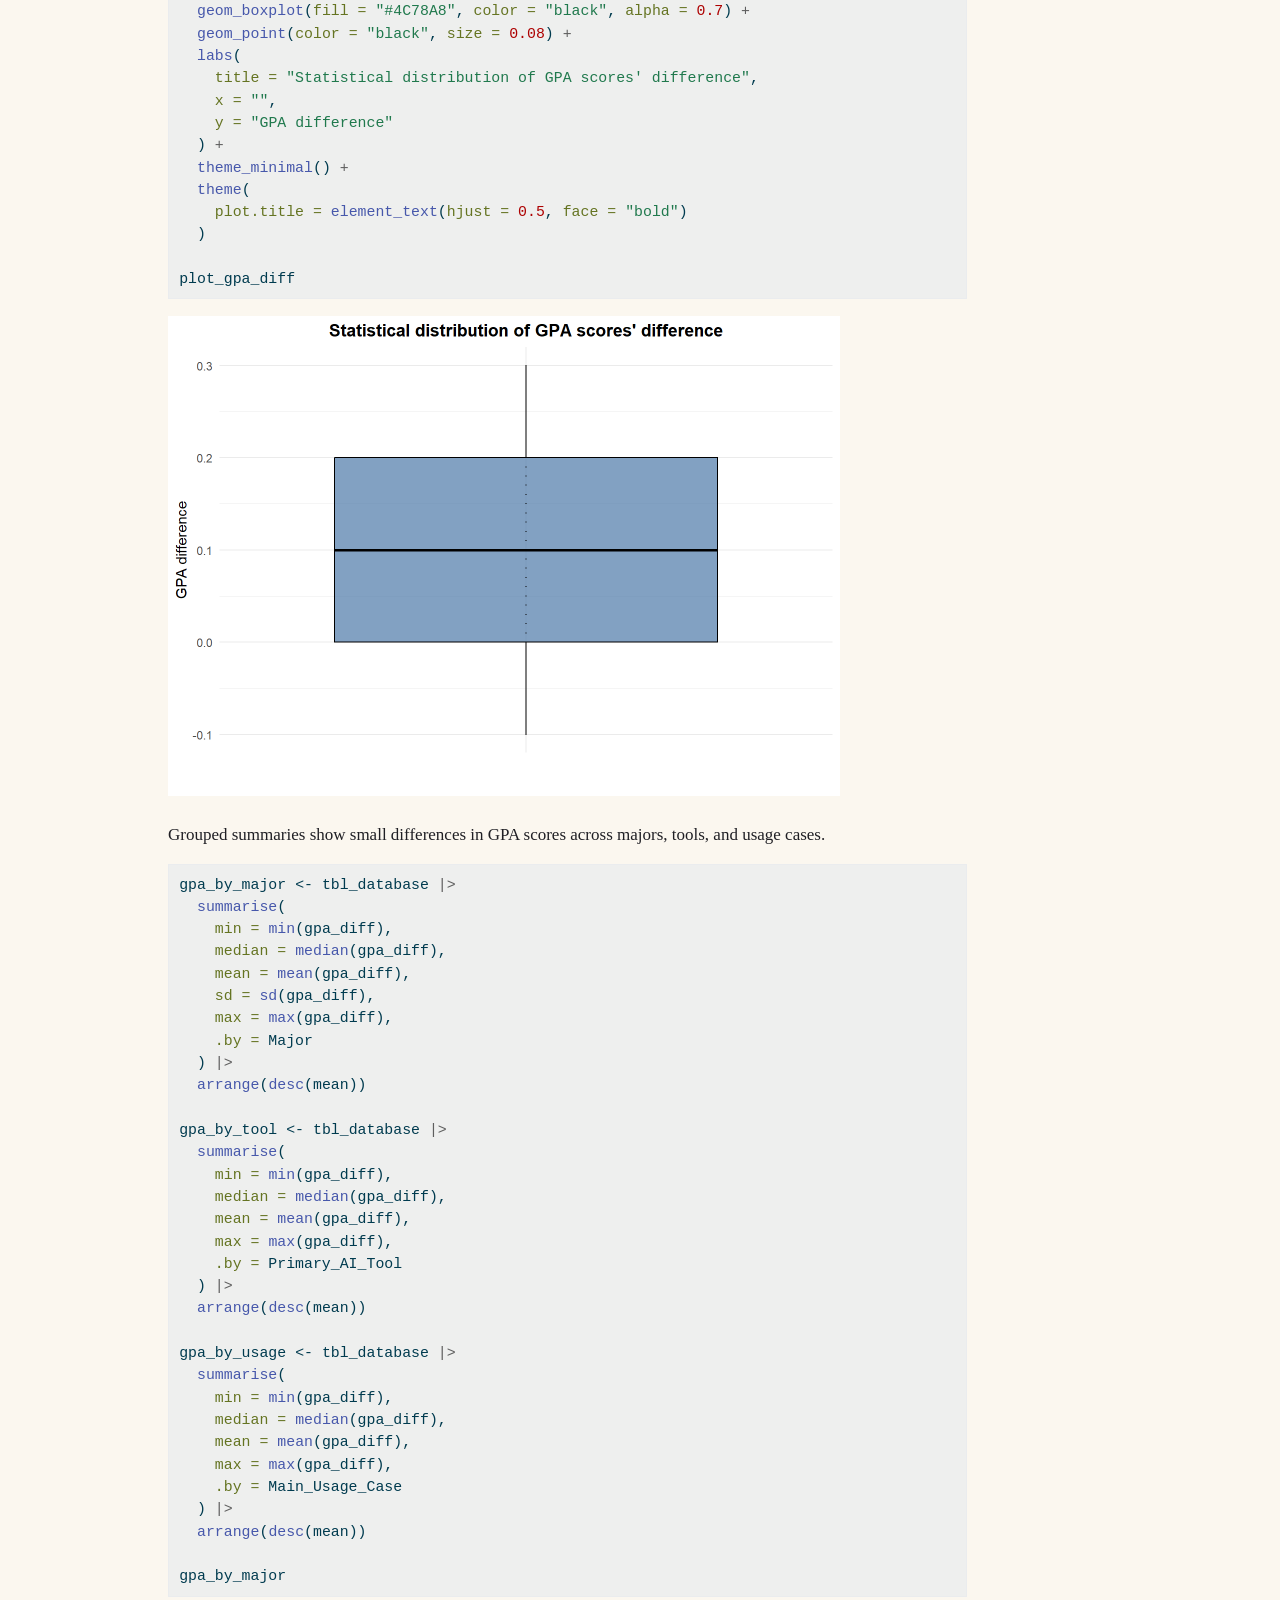
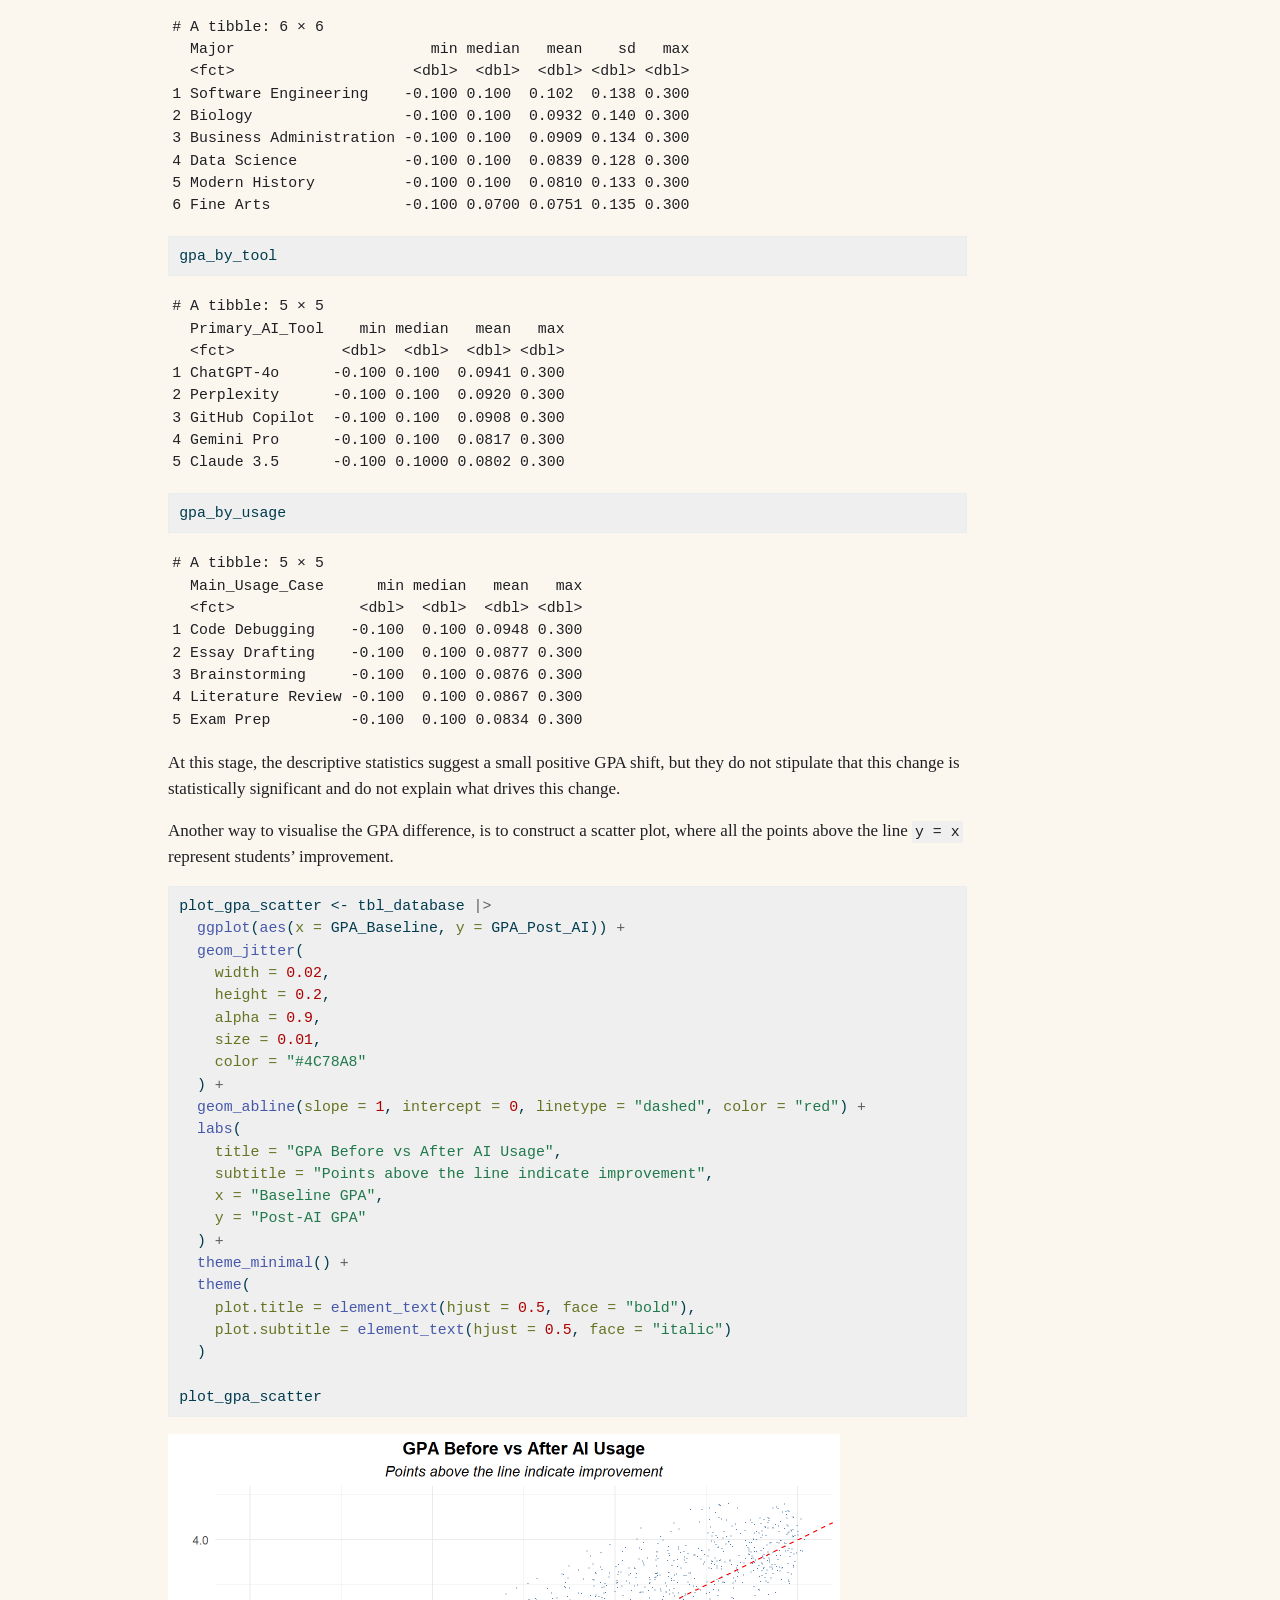
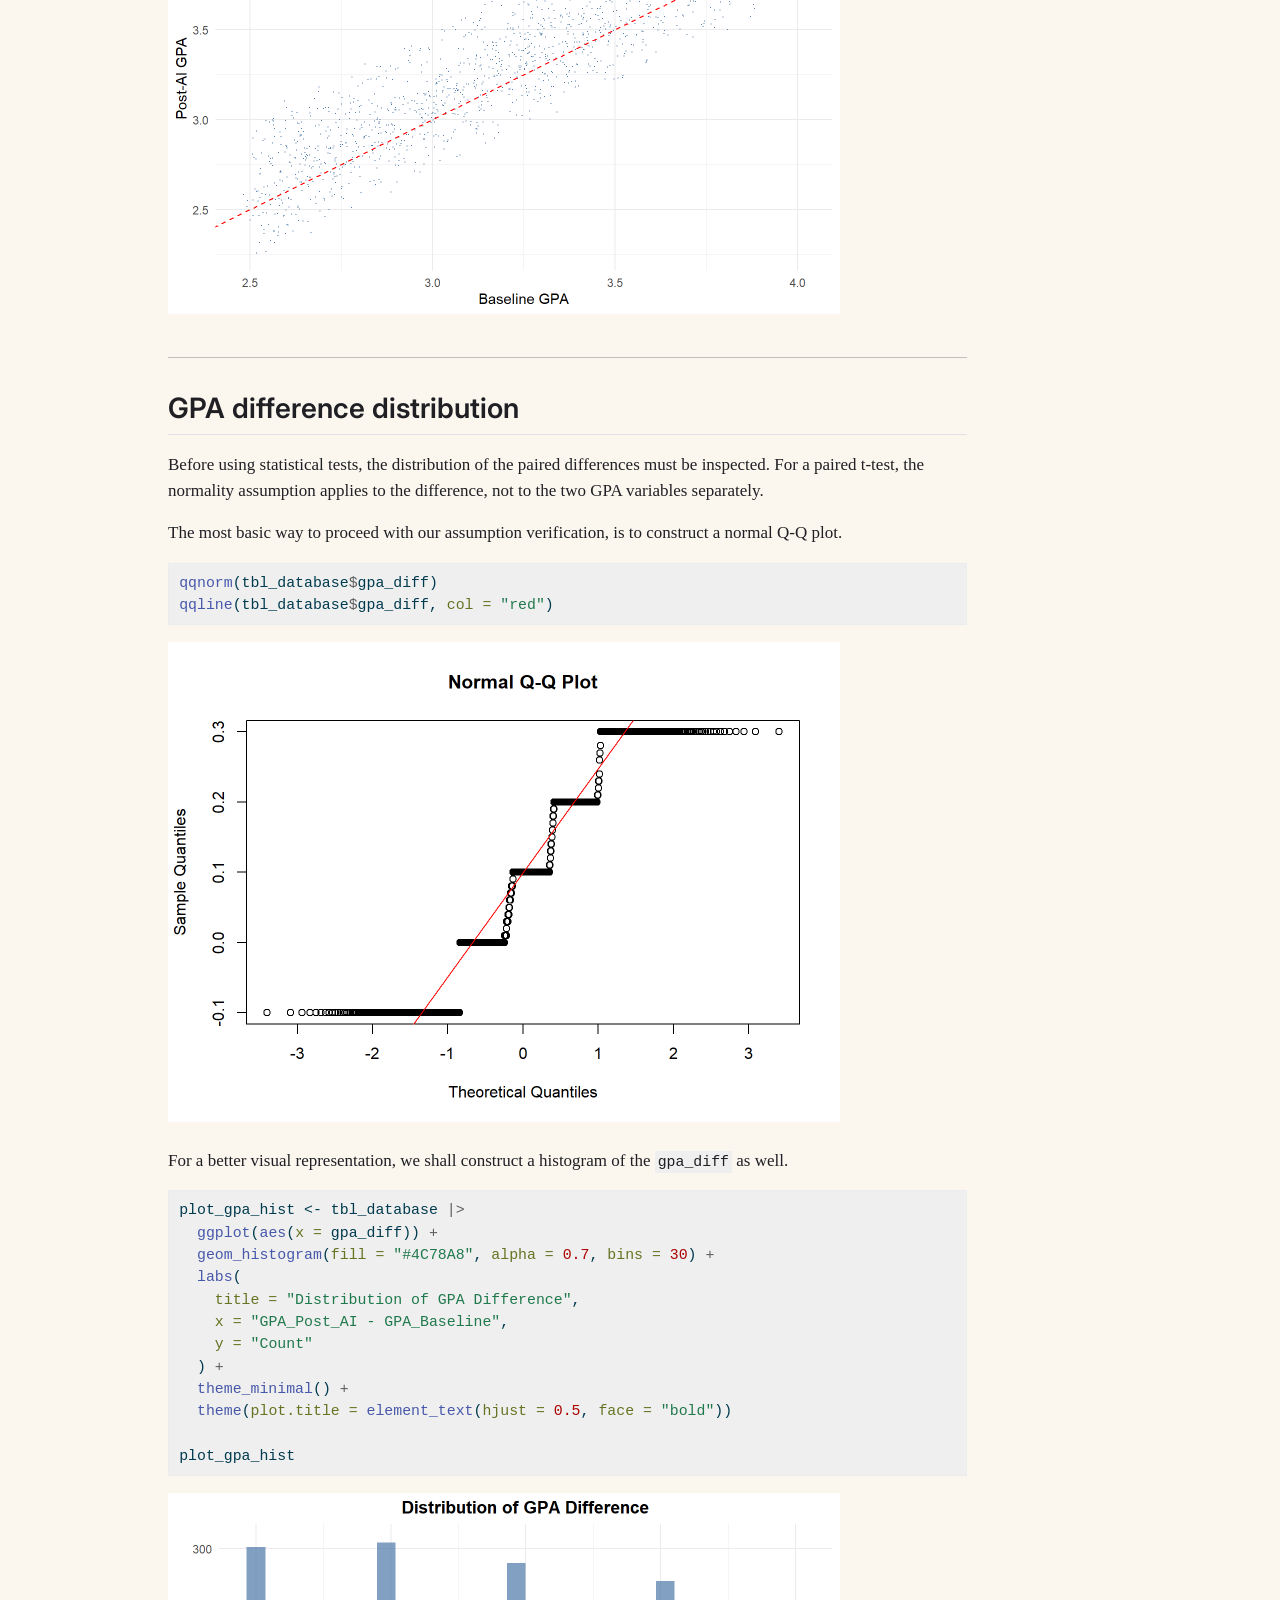
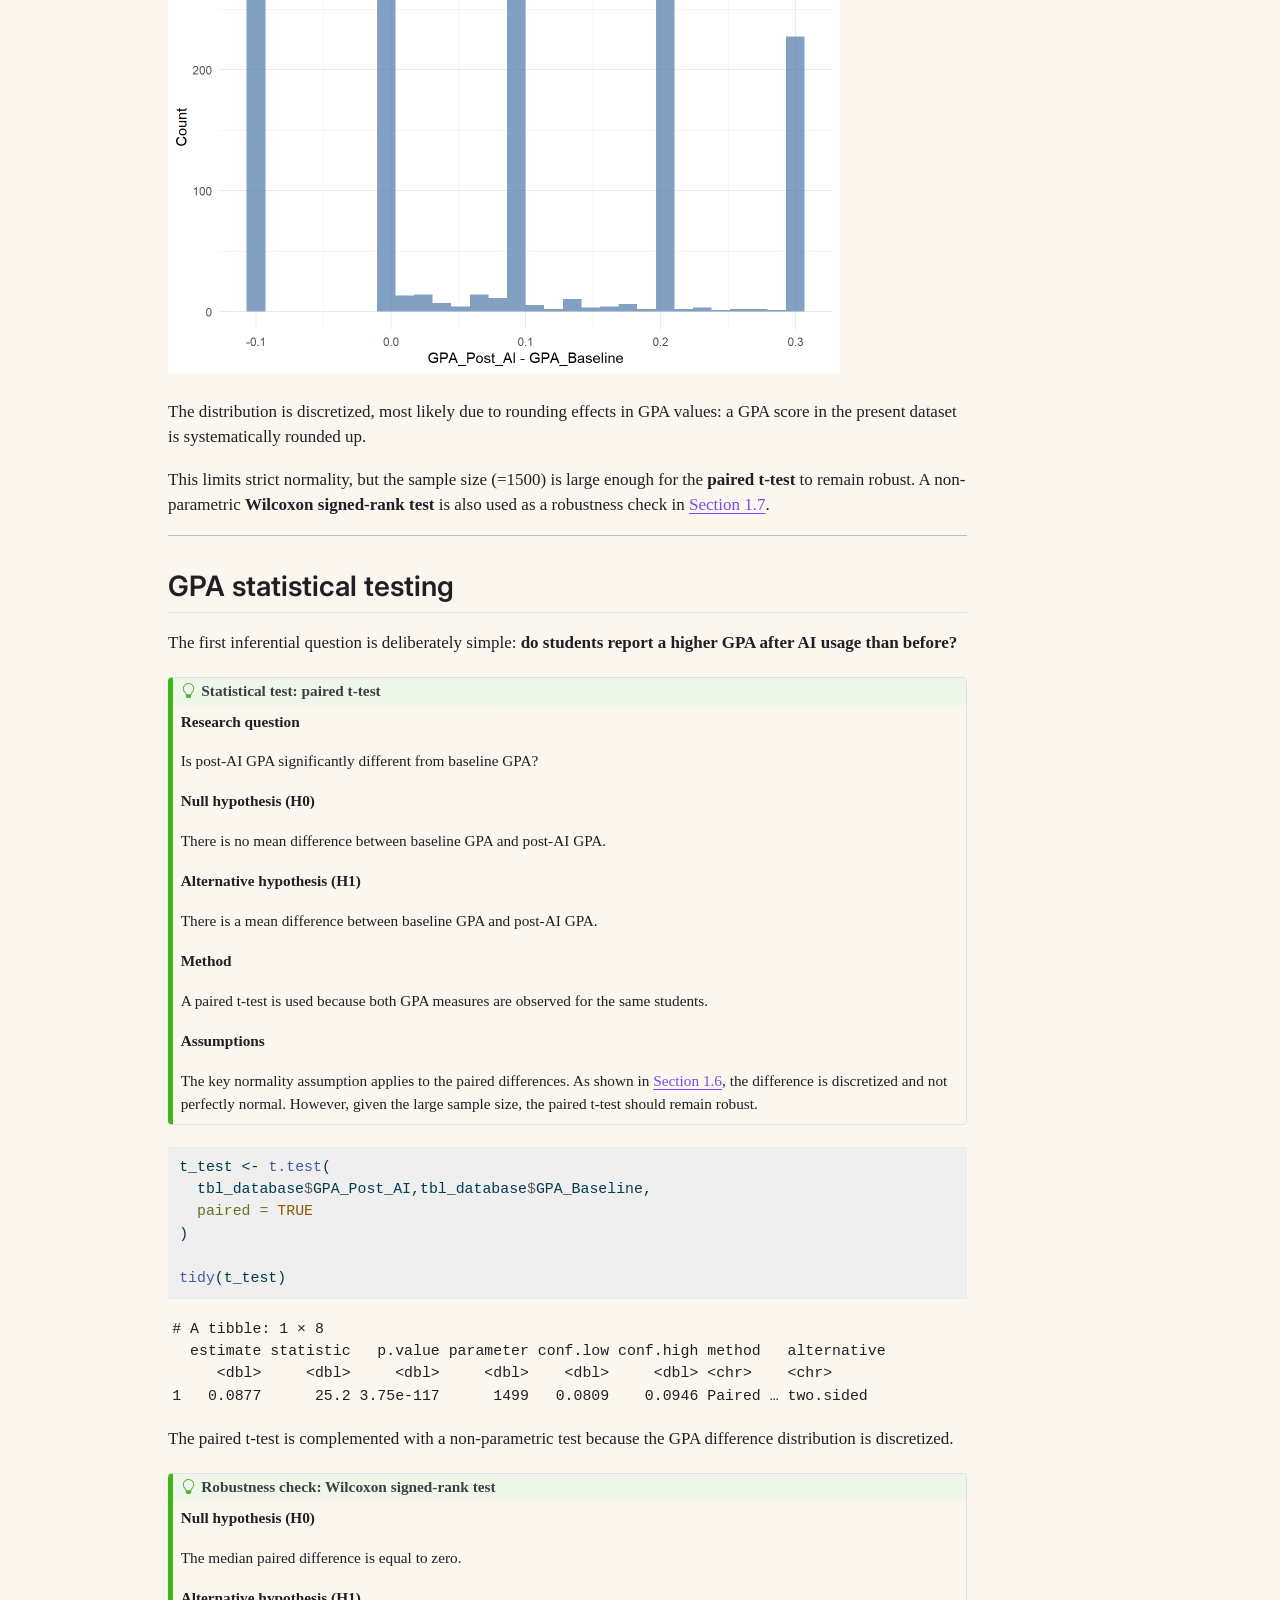
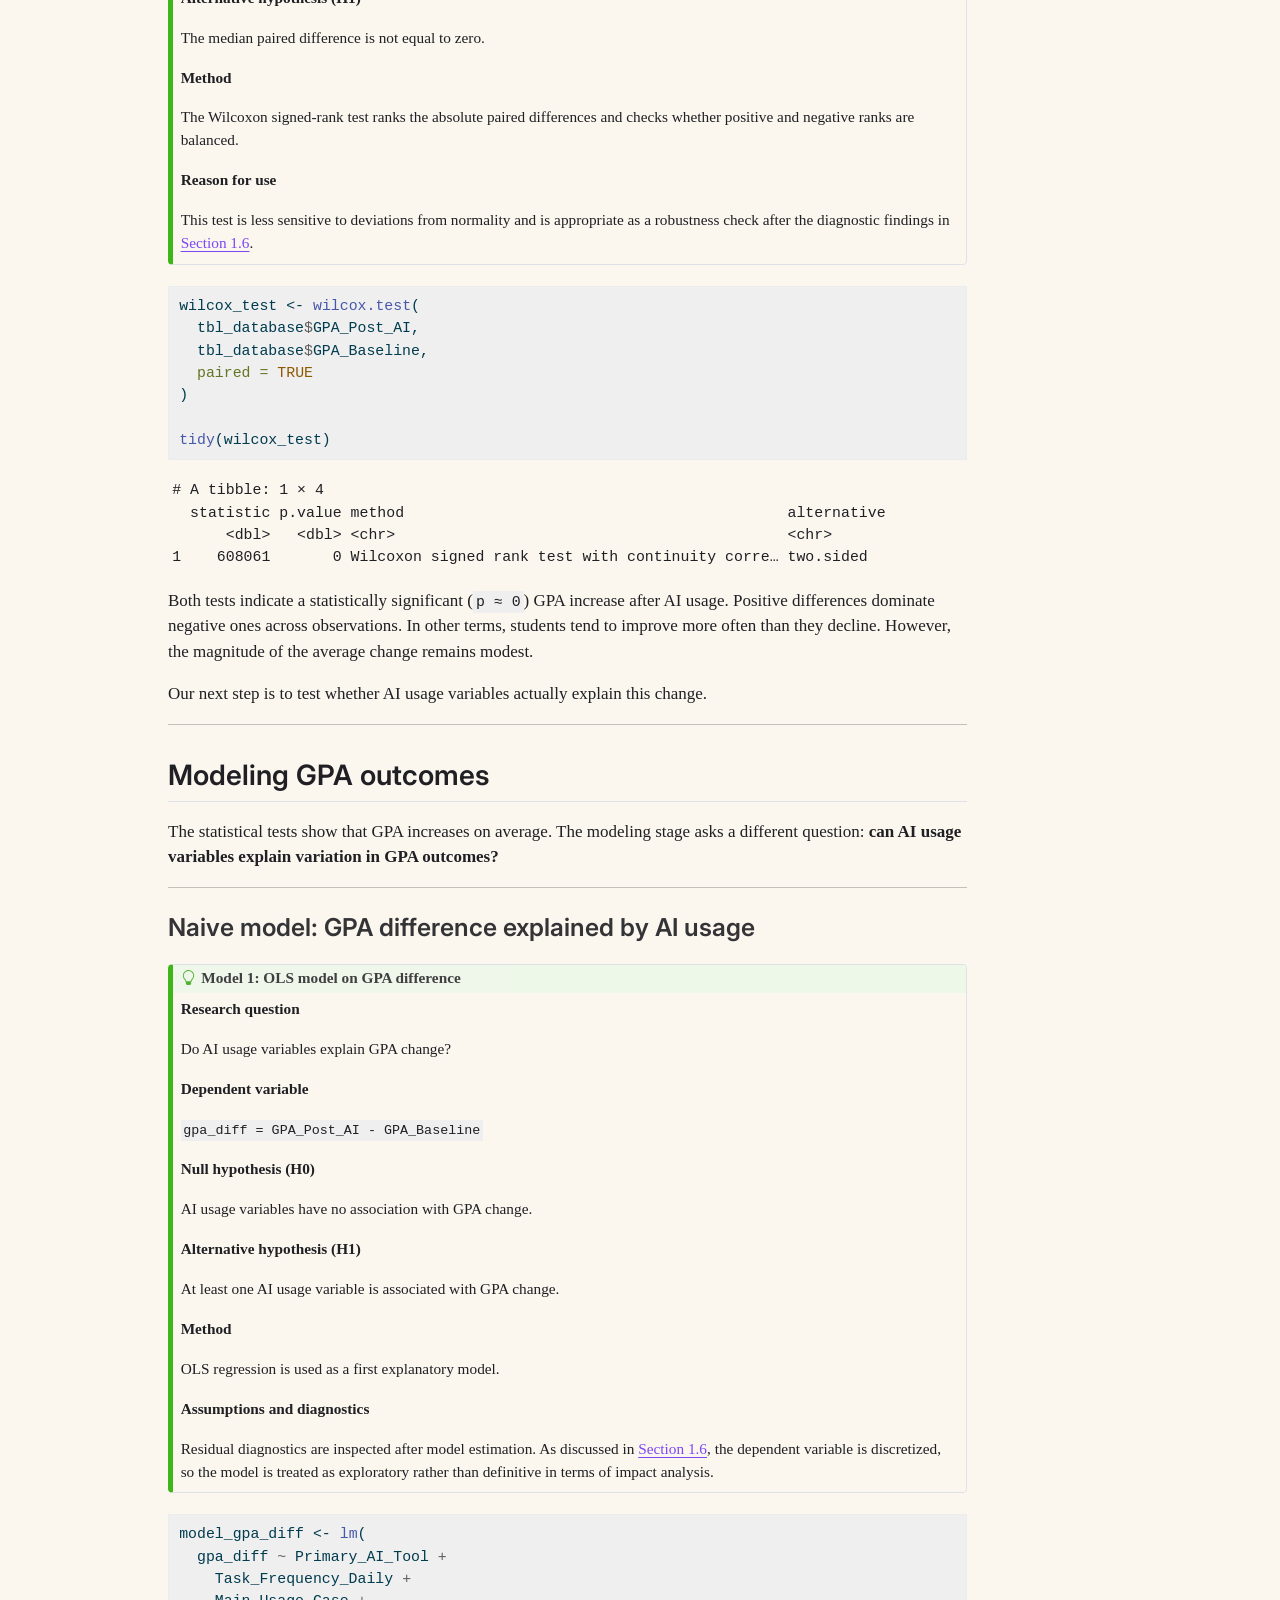
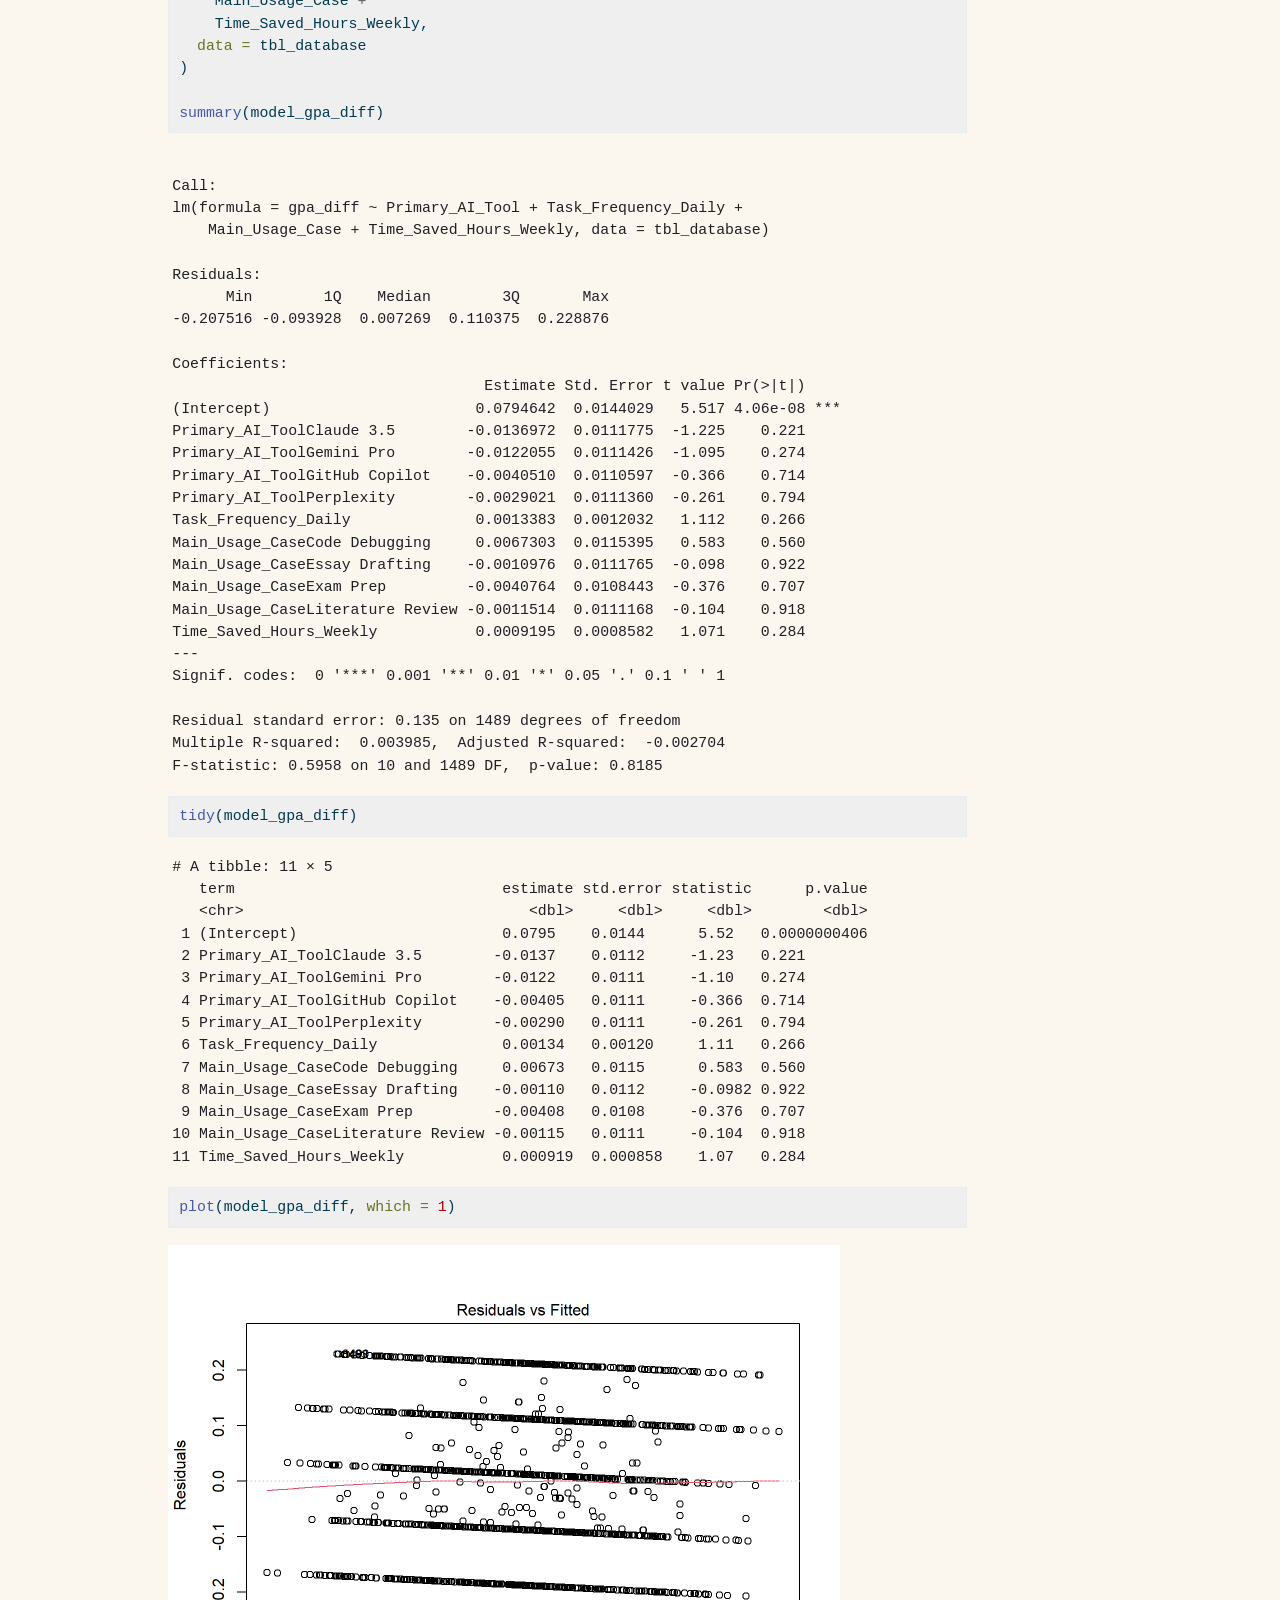
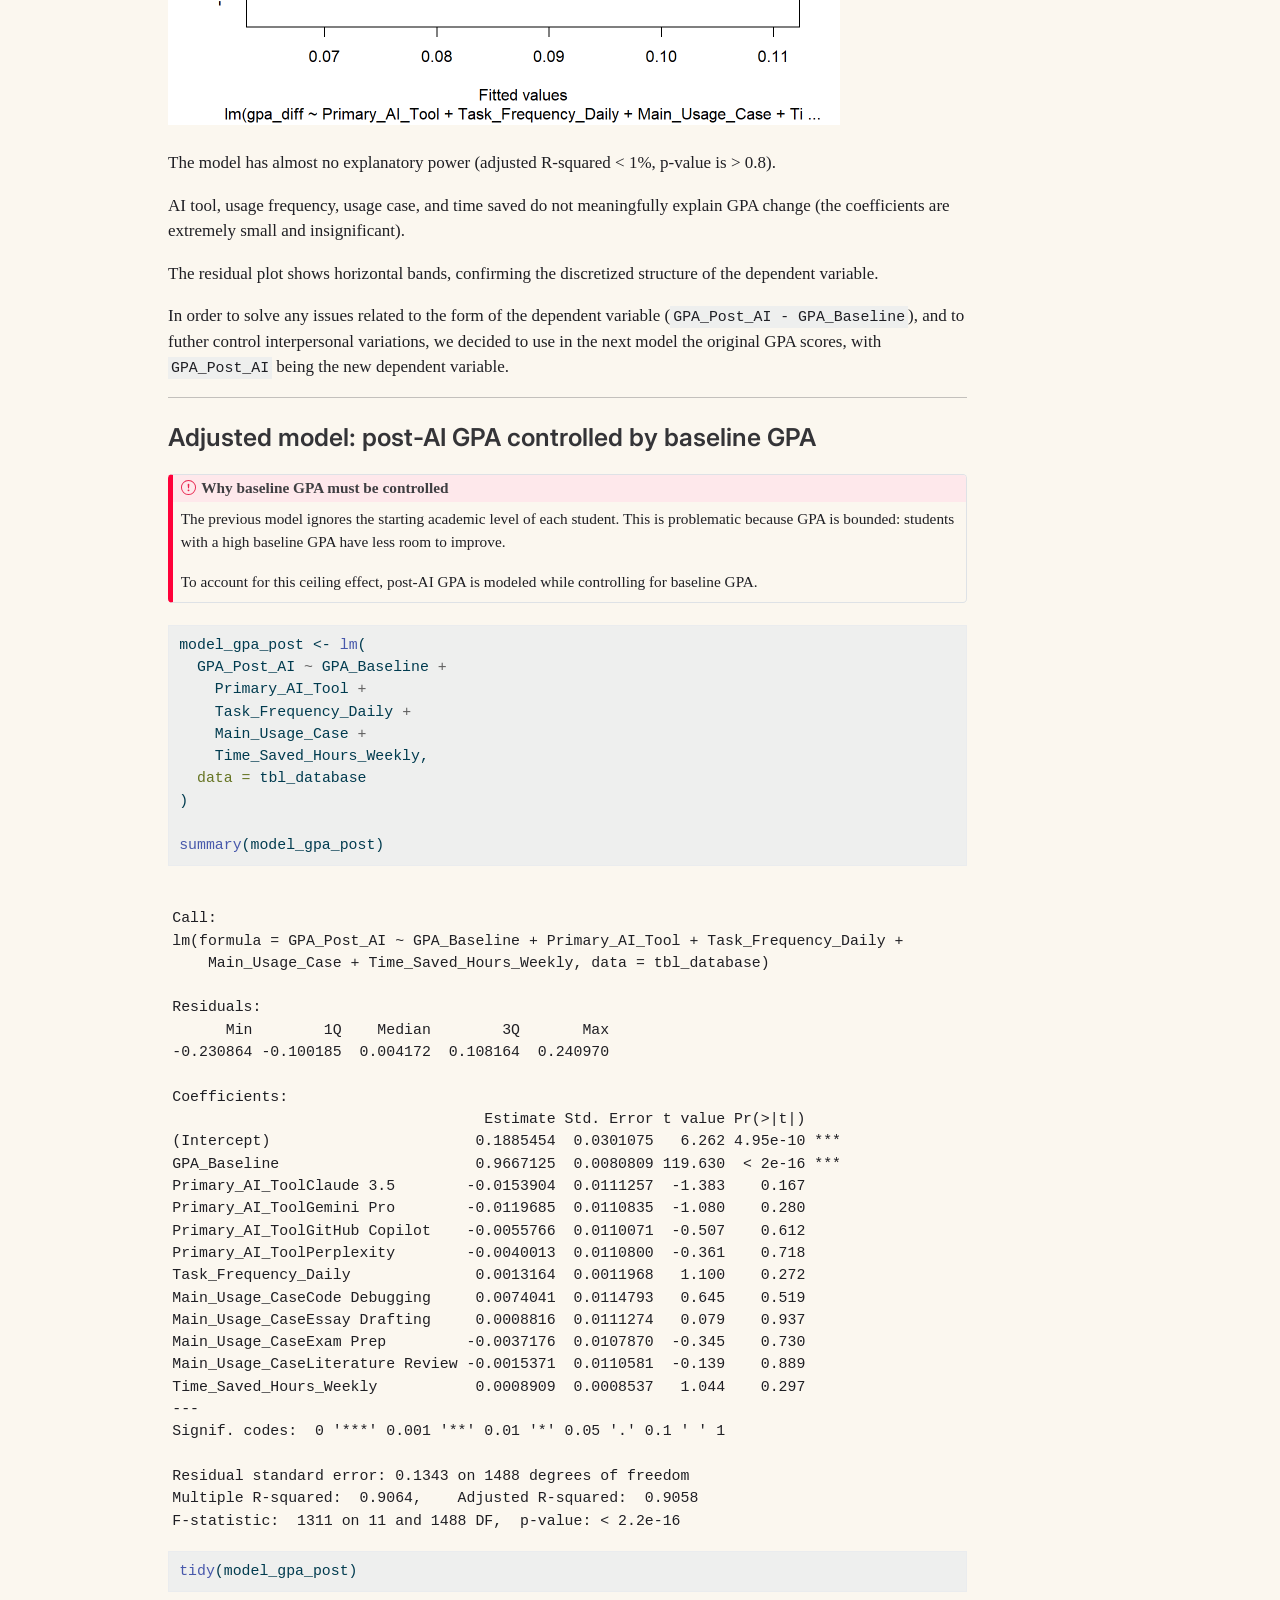
==== commit da57e047: "Update site" ====
--- a/docs/en/projects.html
+++ b/docs/en/projects.html
@@ -19,6 +19,41 @@
   width: 0.8em;
   margin: 0 0.8em 0.2em -1em; /* quarto-specific, see https://github.com/quarto-dev/quarto-cli/issues/4556 */ 
   vertical-align: middle;
+}
+/* CSS for syntax highlighting */
+html { -webkit-text-size-adjust: 100%; }
+pre > code.sourceCode { white-space: pre; position: relative; }
+pre > code.sourceCode > span { display: inline-block; line-height: 1.25; }
+pre > code.sourceCode > span:empty { height: 1.2em; }
+.sourceCode { overflow: visible; }
+code.sourceCode > span { color: inherit; text-decoration: inherit; }
+div.sourceCode { margin: 1em 0; }
+pre.sourceCode { margin: 0; }
+@media screen {
+div.sourceCode { overflow: auto; }
+}
+@media print {
+pre > code.sourceCode { white-space: pre-wrap; }
+pre > code.sourceCode > span { text-indent: -5em; padding-left: 5em; }
+}
+pre.numberSource code
+  { counter-reset: source-line 0; }
+pre.numberSource code > span
+  { position: relative; left: -4em; counter-increment: source-line; }
+pre.numberSource code > span > a:first-child::before
+  { content: counter(source-line);
+    position: relative; left: -1em; text-align: right; vertical-align: baseline;
+    border: none; display: inline-block;
+    -webkit-touch-callout: none; -webkit-user-select: none;
+    -khtml-user-select: none; -moz-user-select: none;
+    -ms-user-select: none; user-select: none;
+    padding: 0 4px; width: 4em;
+  }
+pre.numberSource { margin-left: 3em;  padding-left: 4px; }
+div.sourceCode
+  {   }
+@media screen {
+pre > code.sourceCode > span > a:first-child::before { text-decoration: underline; }
 }
 </style>
 
@@ -137,8 +172,46 @@
 <div id="quarto-content" class="quarto-container page-columns page-rows-contents page-layout-article page-navbar">
 <!-- sidebar -->
 <!-- margin-sidebar -->
-    <div id="quarto-margin-sidebar" class="sidebar margin-sidebar zindex-bottom">
-        
+    <div id="quarto-margin-sidebar" class="sidebar margin-sidebar">
+        <nav id="TOC" role="doc-toc" class="toc-active">
+    <h2 id="toc-title">On this page</h2>
+   
+  <ul>
+  <li><a href="#sec-ai-impact" id="toc-sec-ai-impact" class="nav-link active" data-scroll-target="#sec-ai-impact">1. AI Impact in Student Life</a>
+  <ul class="collapse">
+  <li><a href="#project-resources" id="toc-project-resources" class="nav-link" data-scroll-target="#project-resources">Project resources</a></li>
+  <li><a href="#sec-project-overview" id="toc-sec-project-overview" class="nav-link" data-scroll-target="#sec-project-overview">Project overview</a></li>
+  <li><a href="#sec-analytical-questions" id="toc-sec-analytical-questions" class="nav-link" data-scroll-target="#sec-analytical-questions">Analytical questions and main variables</a></li>
+  <li><a href="#sec-data-preparation" id="toc-sec-data-preparation" class="nav-link" data-scroll-target="#sec-data-preparation">Data loading and preparation (character variables -&gt; factors)</a></li>
+  <li><a href="#sec-gpa-descriptive" id="toc-sec-gpa-descriptive" class="nav-link" data-scroll-target="#sec-gpa-descriptive">GPA change: descriptive analysis</a></li>
+  <li><a href="#sec-gpa-distribution" id="toc-sec-gpa-distribution" class="nav-link" data-scroll-target="#sec-gpa-distribution">GPA difference distribution</a></li>
+  <li><a href="#sec-gpa-tests" id="toc-sec-gpa-tests" class="nav-link" data-scroll-target="#sec-gpa-tests">GPA statistical testing</a></li>
+  <li><a href="#sec-gpa-models" id="toc-sec-gpa-models" class="nav-link" data-scroll-target="#sec-gpa-models">Modeling GPA outcomes</a>
+  <ul class="collapse">
+  <li><a href="#naive-model-gpa-difference-explained-by-ai-usage" id="toc-naive-model-gpa-difference-explained-by-ai-usage" class="nav-link" data-scroll-target="#naive-model-gpa-difference-explained-by-ai-usage">Naive model: GPA difference explained by AI usage</a></li>
+  <li><a href="#adjusted-model-post-ai-gpa-controlled-by-baseline-gpa" id="toc-adjusted-model-post-ai-gpa-controlled-by-baseline-gpa" class="nav-link" data-scroll-target="#adjusted-model-post-ai-gpa-controlled-by-baseline-gpa">Adjusted model: post-AI GPA controlled by baseline GPA</a></li>
+  <li><a href="#extended-model-adding-age-and-major" id="toc-extended-model-adding-age-and-major" class="nav-link" data-scroll-target="#extended-model-adding-age-and-major">Extended model: adding <code>Age</code> and <code>Major</code></a></li>
+  <li><a href="#logistic-model-probability-of-gpa-improvement" id="toc-logistic-model-probability-of-gpa-improvement" class="nav-link" data-scroll-target="#logistic-model-probability-of-gpa-improvement">Logistic model: probability of GPA improvement</a></li>
+  </ul></li>
+  <li><a href="#sec-career-confidence" id="toc-sec-career-confidence" class="nav-link" data-scroll-target="#sec-career-confidence">Career confidence</a></li>
+  <li><a href="#correlations-with-gpa-metrics" id="toc-correlations-with-gpa-metrics" class="nav-link" data-scroll-target="#correlations-with-gpa-metrics">Correlations with GPA metrics</a>
+  <ul class="collapse">
+  <li><a href="#distribution-of-career-confidence" id="toc-distribution-of-career-confidence" class="nav-link" data-scroll-target="#distribution-of-career-confidence">Distribution of career confidence</a></li>
+  <li><a href="#career-confidence-model" id="toc-career-confidence-model" class="nav-link" data-scroll-target="#career-confidence-model">Career confidence model</a></li>
+  </ul></li>
+  <li><a href="#sec-ai-usage" id="toc-sec-ai-usage" class="nav-link" data-scroll-target="#sec-ai-usage">AI usage and adoption</a></li>
+  <li><a href="#sec-ethics" id="toc-sec-ethics" class="nav-link" data-scroll-target="#sec-ethics">Ethical concerns</a></li>
+  <li><a href="#sec-time-saved" id="toc-sec-time-saved" class="nav-link" data-scroll-target="#sec-time-saved">Time saved</a></li>
+  <li><a href="#sec-clustering" id="toc-sec-clustering" class="nav-link" data-scroll-target="#sec-clustering">Clustering and segmentation</a></li>
+  <li><a href="#sec-clustering-ols" id="toc-sec-clustering-ols" class="nav-link" data-scroll-target="#sec-clustering-ols">Cluster integration into GPA model</a></li>
+  <li><a href="#sec-main-results" id="toc-sec-main-results" class="nav-link" data-scroll-target="#sec-main-results">Main results</a></li>
+  <li><a href="#sec-interpretation" id="toc-sec-interpretation" class="nav-link" data-scroll-target="#sec-interpretation">Interpretation</a></li>
+  <li><a href="#sec-limitations" id="toc-sec-limitations" class="nav-link" data-scroll-target="#sec-limitations">Limitations</a></li>
+  </ul></li>
+  <li><a href="#python-data-analysis-project" id="toc-python-data-analysis-project" class="nav-link" data-scroll-target="#python-data-analysis-project">Python data analysis project</a></li>
+  <li><a href="#sql-and-database-project" id="toc-sql-and-database-project" class="nav-link" data-scroll-target="#sql-and-database-project">SQL and database project</a></li>
+  </ul>
+</nav>
     </div>
 <!-- main -->
 <main class="content" id="quarto-document-content">
@@ -162,11 +235,1776 @@
 </header>
 
 
-<p>This section is currently under development.</p>
-<p>Data analysis projects, including exploration, modeling, and visualization, will be available soon.</p>
-<p>Datasets, methodologies, and results will be presented as structured case studies.</p>
-
-
+<p>This page presents a selection of data analysis projects developed to demonstrate applied analytical skills, statistical reasoning, data structuring, and communication.</p>
+<p>The portfolio is structured around three complementary tracks:</p>
+<ol type="1">
+<li><strong>R / Statistical analysis</strong><br>
+</li>
+<li><strong>Python / Data analysis</strong><br>
+</li>
+<li><strong>SQL / Databases and data modeling</strong></li>
+</ol>
+<p>The first project below focuses on exploratory impact analysis using R.</p>
+<hr>
+<section id="sec-ai-impact" class="level1">
+<h1>1. AI Impact in Student Life</h1>
+<section id="project-resources" class="level2">
+<h2 class="anchored" data-anchor-id="project-resources">Project resources</h2>
+<ul>
+<li><a href="https://www.kaggle.com/datasets/sohaibdevv/ai-and-student-life-2026-the-new-normal">Original Kaggle dataset used for this project</a></li>
+<li><a href="..\en/ai_analysis.R">Download the R script</a></li>
+<li><a href="..\en/database.csv">Download the dataset</a></li>
+</ul>
+</section>
+<section id="sec-project-overview" class="level2">
+<h2 class="anchored" data-anchor-id="sec-project-overview">Project overview</h2>
+<p>This project explores a dataset on AI usage and student life. The objective is to assess whether AI usage is associated with academic performance, career confidence, ethical concerns, and perceived productivity gains.</p>
+<p>The analysis was conducted in <strong>R</strong>, using mainly the <code>tidyverse</code>, base statistical functions, and a limited number of additional libraries for modeling and result formatting (like <code>MASS</code> for ordered / multinomial models, <code>broom</code> for tidy regression models, and <code>stats</code> for clustering).</p>
+<p>The project is exploratory. Since the dataset does not include a control group – a distinct group of students not using AI – the results cannot unwind causal relationships. The objective is not to prove that AI improves student outcomes, but to evaluate whether the available data supports meaningful statistical relationships.</p>
+<hr>
+</section>
+<section id="sec-analytical-questions" class="level2">
+<h2 class="anchored" data-anchor-id="sec-analytical-questions">Analytical questions and main variables</h2>
+<p>The analysis focuses on five main questions:</p>
+<ol type="1">
+<li>Is there a measurable change in GPA after AI usage?</li>
+<li>Do AI usage variables explain GPA change?</li>
+<li>Is career confidence associated with GPA or AI usage?</li>
+<li>Are ethical concerns structured by AI usage behavior?</li>
+<li>Can students be segmented into meaningful AI usage profiles?</li>
+</ol>
+<p>GPA scores, career confidence, and perceived ethical concerns were selected as the main dependent variables. These indicators are commonly used in educational and training-related research, and provide a standardized framework for assessing potential outcomes associated with AI usage.</p>
+<p>The dataset includes only two socio-demographic variables, <code>Age</code> and <code>Major</code>. This limited set of control variables restricts the ability to account for structural heterogeneity across students (e.g., socio-economic background, prior academic trajectory, institutional context), and therefore constrains the depth of any impact analysis.</p>
+<p>In addition, the AI usage variables (task frequency, main usage case, primary tool, and time saved) are self-reported measures collected through a questionnaire. As such, they reflect subjective perceptions rather than observed behavior, which introduces potential biases (recall bias, social desirability bias, and approximation effects).</p>
+<p>Finally, descriptive statistics indicate a high level of uniformity in distributions across the 1,500 observations. Combined with the discretized structure of several variables (notably GPA), this raises questions regarding the empirical richness of the dataset. The data may be simplified, simulated, or heavily standardized, which limits variability and reduces the likelihood of identifying strong statistical relationships.</p>
+<div class="callout callout-style-default callout-warning callout-titled" title="Methodological positioning">
+<div class="callout-header d-flex align-content-center">
+<div class="callout-icon-container">
+<i class="callout-icon"></i>
+</div>
+<div class="callout-title-container flex-fill">
+<span class="screen-reader-only">Warning</span>Methodological positioning
+</div>
+</div>
+<div class="callout-body-container callout-body">
+<p>As a result, the analysis should be interpreted as an exploratory exercise focused on methodological rigor rather than as evidence of real-world relationships.</p>
+</div>
+</div>
+<hr>
+</section>
+<section id="sec-data-preparation" class="level2">
+<h2 class="anchored" data-anchor-id="sec-data-preparation">Data loading and preparation (character variables -&gt; factors)</h2>
+<div class="cell">
+<div class="code-copy-outer-scaffold"><div class="sourceCode cell-code" id="cb1"><pre class="sourceCode r code-with-copy"><code class="sourceCode r"><span id="cb1-1"><a href="#cb1-1" aria-hidden="true" tabindex="-1"></a><span class="fu">library</span>(tidyverse)</span></code></pre></div><button title="Copy to Clipboard" class="code-copy-button"><i class="bi"></i></button></div>
+<div class="cell-output cell-output-stderr">
+<pre><code>── Attaching core tidyverse packages ──────────────────────── tidyverse 2.0.0 ──
+✔ dplyr     1.2.1     ✔ readr     2.2.0
+✔ forcats   1.0.1     ✔ stringr   1.6.0
+✔ ggplot2   4.0.3     ✔ tibble    3.3.1
+✔ lubridate 1.9.5     ✔ tidyr     1.3.2
+✔ purrr     1.2.2     
+── Conflicts ────────────────────────────────────────── tidyverse_conflicts() ──
+✖ dplyr::filter() masks stats::filter()
+✖ dplyr::lag()    masks stats::lag()
+ℹ Use the conflicted package (&lt;http://conflicted.r-lib.org/&gt;) to force all conflicts to become errors</code></pre>
+</div>
+<div class="code-copy-outer-scaffold"><div class="sourceCode cell-code" id="cb3"><pre class="sourceCode r code-with-copy"><code class="sourceCode r"><span id="cb3-1"><a href="#cb3-1" aria-hidden="true" tabindex="-1"></a><span class="fu">library</span>(MASS)</span></code></pre></div><button title="Copy to Clipboard" class="code-copy-button"><i class="bi"></i></button></div>
+<div class="cell-output cell-output-stderr">
+<pre><code>
+Attaching package: 'MASS'
+
+The following object is masked from 'package:dplyr':
+
+    select</code></pre>
+</div>
+<div class="code-copy-outer-scaffold"><div class="sourceCode cell-code" id="cb5"><pre class="sourceCode r code-with-copy"><code class="sourceCode r"><span id="cb5-1"><a href="#cb5-1" aria-hidden="true" tabindex="-1"></a><span class="fu">library</span>(broom)</span>
+<span id="cb5-2"><a href="#cb5-2" aria-hidden="true" tabindex="-1"></a><span class="fu">library</span>(stats)</span>
+<span id="cb5-3"><a href="#cb5-3" aria-hidden="true" tabindex="-1"></a></span>
+<span id="cb5-4"><a href="#cb5-4" aria-hidden="true" tabindex="-1"></a>tbl_database <span class="ot">&lt;-</span> <span class="fu">read_csv</span>(<span class="st">"database.csv"</span>)</span></code></pre></div><button title="Copy to Clipboard" class="code-copy-button"><i class="bi"></i></button></div>
+<div class="cell-output cell-output-stderr">
+<pre><code>Rows: 1500 Columns: 11
+── Column specification ────────────────────────────────────────────────────────
+Delimiter: ","
+chr (5): Student_ID, Major, Primary_AI_Tool, Main_Usage_Case, AI_Ethics_Concern
+dbl (6): Age, Task_Frequency_Daily, GPA_Baseline, GPA_Post_AI, Time_Saved_Ho...
+
+ℹ Use `spec()` to retrieve the full column specification for this data.
+ℹ Specify the column types or set `show_col_types = FALSE` to quiet this message.</code></pre>
+</div>
+<div class="code-copy-outer-scaffold"><div class="sourceCode cell-code" id="cb7"><pre class="sourceCode r code-with-copy"><code class="sourceCode r"><span id="cb7-1"><a href="#cb7-1" aria-hidden="true" tabindex="-1"></a><span class="fu">glimpse</span>(tbl_database)</span></code></pre></div><button title="Copy to Clipboard" class="code-copy-button"><i class="bi"></i></button></div>
+<div class="cell-output cell-output-stdout">
+<pre><code>Rows: 1,500
+Columns: 11
+$ Student_ID              &lt;chr&gt; "STU-6019", "STU-6962", "STU-2338", "STU-1380"…
+$ Age                     &lt;dbl&gt; 23, 22, 18, 19, 19, 19, 19, 20, 20, 19, 20, 24…
+$ Major                   &lt;chr&gt; "Software Engineering", "Modern History", "Dat…
+$ Primary_AI_Tool         &lt;chr&gt; "Gemini Pro", "GitHub Copilot", "Perplexity", …
+$ Task_Frequency_Daily    &lt;dbl&gt; 1, 3, 2, 5, 10, 4, 1, 3, 1, 5, 2, 4, 1, 5, 4, …
+$ Main_Usage_Case         &lt;chr&gt; "Code Debugging", "Essay Drafting", "Literatur…
+$ GPA_Baseline            &lt;dbl&gt; 2.62, 3.99, 2.57, 2.67, 3.65, 3.21, 3.87, 3.18…
+$ GPA_Post_AI             &lt;dbl&gt; 2.62, 4.00, 2.57, 2.87, 3.85, 3.41, 3.97, 3.08…
+$ Time_Saved_Hours_Weekly &lt;dbl&gt; 9, 7, 15, 12, 5, 8, 7, 2, 13, 10, 8, 6, 6, 14,…
+$ AI_Ethics_Concern       &lt;chr&gt; "Medium", "Medium", "High", "Low", "High", "Me…
+$ Career_Confidence_Score &lt;dbl&gt; 3, 4, 7, 5, 9, 4, 1, 9, 8, 3, 4, 10, 4, 3, 5, …</code></pre>
+</div>
+<div class="code-copy-outer-scaffold"><div class="sourceCode cell-code" id="cb9"><pre class="sourceCode r code-with-copy"><code class="sourceCode r"><span id="cb9-1"><a href="#cb9-1" aria-hidden="true" tabindex="-1"></a><span class="fu">any</span>(<span class="fu">is.na</span>(tbl_database))</span></code></pre></div><button title="Copy to Clipboard" class="code-copy-button"><i class="bi"></i></button></div>
+<div class="cell-output cell-output-stdout">
+<pre><code>[1] FALSE</code></pre>
+</div>
+<div class="code-copy-outer-scaffold"><div class="sourceCode cell-code" id="cb11"><pre class="sourceCode r code-with-copy"><code class="sourceCode r"><span id="cb11-1"><a href="#cb11-1" aria-hidden="true" tabindex="-1"></a>tbl_database <span class="ot">&lt;-</span> tbl_database <span class="sc">|&gt;</span></span>
+<span id="cb11-2"><a href="#cb11-2" aria-hidden="true" tabindex="-1"></a>  <span class="fu">mutate</span>(</span>
+<span id="cb11-3"><a href="#cb11-3" aria-hidden="true" tabindex="-1"></a>    <span class="fu">across</span>(<span class="fu">where</span>(is.character) <span class="sc">&amp;</span> <span class="sc">!</span><span class="fu">contains</span>(<span class="st">"ID"</span>), as.factor),</span>
+<span id="cb11-4"><a href="#cb11-4" aria-hidden="true" tabindex="-1"></a>    <span class="at">gpa_diff =</span> GPA_Post_AI <span class="sc">-</span> GPA_Baseline</span>
+<span id="cb11-5"><a href="#cb11-5" aria-hidden="true" tabindex="-1"></a>  )</span>
+<span id="cb11-6"><a href="#cb11-6" aria-hidden="true" tabindex="-1"></a></span>
+<span id="cb11-7"><a href="#cb11-7" aria-hidden="true" tabindex="-1"></a><span class="fu">summary</span>(tbl_database)</span></code></pre></div><button title="Copy to Clipboard" class="code-copy-button"><i class="bi"></i></button></div>
+<div class="cell-output cell-output-stdout">
+<pre><code>     Student_ID        Age                            Major    
+ Length   :1500   Min.   :18.00   Biology                :259  
+ N.unique :1500   1st Qu.:20.00   Business Administration:256  
+ N.blank  :   0   Median :21.00   Data Science           :259  
+ Min.nchar:   8   Mean   :21.49   Fine Arts              :263  
+ Max.nchar:   8   3rd Qu.:23.00   Modern History         :221  
+                  Max.   :25.00   Software Engineering   :242  
+       Primary_AI_Tool Task_Frequency_Daily          Main_Usage_Case
+ ChatGPT-4o    :288    Min.   : 1.000       Brainstorming    :286   
+ Claude 3.5    :297    1st Qu.: 3.000       Code Debugging   :264   
+ Gemini Pro    :302    Median : 5.000       Essay Drafting   :301   
+ GitHub Copilot:311    Mean   : 5.407       Exam Prep        :341   
+ Perplexity    :302    3rd Qu.: 8.000       Literature Review:308   
+                       Max.   :10.000                               
+  GPA_Baseline    GPA_Post_AI    Time_Saved_Hours_Weekly AI_Ethics_Concern
+ Min.   :2.500   Min.   :2.400   Min.   : 2.00           High  :496       
+ 1st Qu.:2.880   1st Qu.:2.980   1st Qu.: 5.00           Low   :523       
+ Median :3.260   Median :3.360   Median : 9.00           Medium:481       
+ Mean   :3.257   Mean   :3.345   Mean   : 8.51                            
+ 3rd Qu.:3.620   3rd Qu.:3.710   3rd Qu.:12.00                            
+ Max.   :4.000   Max.   :4.000   Max.   :15.00                            
+ Career_Confidence_Score    gpa_diff       
+ Min.   : 1.000          Min.   :-0.10000  
+ 1st Qu.: 3.000          1st Qu.: 0.00000  
+ Median : 5.000          Median : 0.10000  
+ Mean   : 5.417          Mean   : 0.08773  
+ 3rd Qu.: 8.000          3rd Qu.: 0.20000  
+ Max.   :10.000          Max.   : 0.30000  </code></pre>
+</div>
+</div>
+<p>The dataset contains 1,500 observations and no missing values. Character variables were converted into factors, and a new variable, <code>gpa_diff</code>, was created to measure the difference between post-AI GPA and baseline GPA.</p>
+<hr>
+</section>
+<section id="sec-gpa-descriptive" class="level2">
+<h2 class="anchored" data-anchor-id="sec-gpa-descriptive">GPA change: descriptive analysis</h2>
+<p>The first step is descriptive. The summaries provided contain all the basic descriptive statistics. However, before modeling any relationship, I examine whether the dataset contains an observable GPA difference after AI usage.</p>
+<div class="cell">
+<div class="code-copy-outer-scaffold"><div class="sourceCode cell-code" id="cb13"><pre class="sourceCode r code-with-copy"><code class="sourceCode r"><span id="cb13-1"><a href="#cb13-1" aria-hidden="true" tabindex="-1"></a>gpa_summary <span class="ot">&lt;-</span> tbl_database <span class="sc">|&gt;</span></span>
+<span id="cb13-2"><a href="#cb13-2" aria-hidden="true" tabindex="-1"></a>  <span class="fu">summarise</span>(</span>
+<span id="cb13-3"><a href="#cb13-3" aria-hidden="true" tabindex="-1"></a>    <span class="at">min =</span> <span class="fu">min</span>(gpa_diff),</span>
+<span id="cb13-4"><a href="#cb13-4" aria-hidden="true" tabindex="-1"></a>    <span class="at">median =</span> <span class="fu">median</span>(gpa_diff),</span>
+<span id="cb13-5"><a href="#cb13-5" aria-hidden="true" tabindex="-1"></a>    <span class="at">mean =</span> <span class="fu">mean</span>(gpa_diff),</span>
+<span id="cb13-6"><a href="#cb13-6" aria-hidden="true" tabindex="-1"></a>    <span class="at">sd =</span> <span class="fu">sd</span>(gpa_diff),</span>
+<span id="cb13-7"><a href="#cb13-7" aria-hidden="true" tabindex="-1"></a>    <span class="at">max =</span> <span class="fu">max</span>(gpa_diff)</span>
+<span id="cb13-8"><a href="#cb13-8" aria-hidden="true" tabindex="-1"></a>  )</span>
+<span id="cb13-9"><a href="#cb13-9" aria-hidden="true" tabindex="-1"></a></span>
+<span id="cb13-10"><a href="#cb13-10" aria-hidden="true" tabindex="-1"></a>gpa_summary</span></code></pre></div><button title="Copy to Clipboard" class="code-copy-button"><i class="bi"></i></button></div>
+<div class="cell-output cell-output-stdout">
+<pre><code># A tibble: 1 × 5
+     min median   mean    sd   max
+   &lt;dbl&gt;  &lt;dbl&gt;  &lt;dbl&gt; &lt;dbl&gt; &lt;dbl&gt;
+1 -0.100  0.100 0.0877 0.135 0.300</code></pre>
+</div>
+</div>
+<p>The average GPA difference is positive, with a mean increase of approximately +0.088 GPA points.</p>
+<p>In a different way, these descriptive statistics can be read and compared quickly via a boxplot.</p>
+<div class="cell">
+<div class="code-copy-outer-scaffold"><div class="sourceCode cell-code" id="cb15"><pre class="sourceCode r code-with-copy"><code class="sourceCode r"><span id="cb15-1"><a href="#cb15-1" aria-hidden="true" tabindex="-1"></a>plot_gpa_diff <span class="ot">&lt;-</span> tbl_database <span class="sc">|&gt;</span></span>
+<span id="cb15-2"><a href="#cb15-2" aria-hidden="true" tabindex="-1"></a>  <span class="fu">ggplot</span>(<span class="fu">aes</span>(<span class="at">x =</span> <span class="st">""</span>, <span class="at">y =</span> gpa_diff)) <span class="sc">+</span></span>
+<span id="cb15-3"><a href="#cb15-3" aria-hidden="true" tabindex="-1"></a>  <span class="fu">geom_boxplot</span>(<span class="at">fill =</span> <span class="st">"#4C78A8"</span>, <span class="at">color =</span> <span class="st">"black"</span>, <span class="at">alpha =</span> <span class="fl">0.7</span>) <span class="sc">+</span></span>
+<span id="cb15-4"><a href="#cb15-4" aria-hidden="true" tabindex="-1"></a>  <span class="fu">geom_point</span>(<span class="at">color =</span> <span class="st">"black"</span>, <span class="at">size =</span> <span class="fl">0.08</span>) <span class="sc">+</span></span>
+<span id="cb15-5"><a href="#cb15-5" aria-hidden="true" tabindex="-1"></a>  <span class="fu">labs</span>(</span>
+<span id="cb15-6"><a href="#cb15-6" aria-hidden="true" tabindex="-1"></a>    <span class="at">title =</span> <span class="st">"Statistical distribution of GPA scores' difference"</span>,</span>
+<span id="cb15-7"><a href="#cb15-7" aria-hidden="true" tabindex="-1"></a>    <span class="at">x =</span> <span class="st">""</span>,</span>
+<span id="cb15-8"><a href="#cb15-8" aria-hidden="true" tabindex="-1"></a>    <span class="at">y =</span> <span class="st">"GPA difference"</span></span>
+<span id="cb15-9"><a href="#cb15-9" aria-hidden="true" tabindex="-1"></a>  ) <span class="sc">+</span></span>
+<span id="cb15-10"><a href="#cb15-10" aria-hidden="true" tabindex="-1"></a>  <span class="fu">theme_minimal</span>() <span class="sc">+</span></span>
+<span id="cb15-11"><a href="#cb15-11" aria-hidden="true" tabindex="-1"></a>  <span class="fu">theme</span>(</span>
+<span id="cb15-12"><a href="#cb15-12" aria-hidden="true" tabindex="-1"></a>    <span class="at">plot.title =</span> <span class="fu">element_text</span>(<span class="at">hjust =</span> <span class="fl">0.5</span>, <span class="at">face =</span> <span class="st">"bold"</span>)</span>
+<span id="cb15-13"><a href="#cb15-13" aria-hidden="true" tabindex="-1"></a>  )</span>
+<span id="cb15-14"><a href="#cb15-14" aria-hidden="true" tabindex="-1"></a></span>
+<span id="cb15-15"><a href="#cb15-15" aria-hidden="true" tabindex="-1"></a>plot_gpa_diff</span></code></pre></div><button title="Copy to Clipboard" class="code-copy-button"><i class="bi"></i></button></div>
+<div class="cell-output-display">
+<div>
+<figure class="figure">
+<p><img src="projects_files/figure-html/unnamed-chunk-3-1.png" class="img-fluid figure-img" width="672"></p>
+</figure>
+</div>
+</div>
+</div>
+<p>Grouped summaries show small differences in GPA scores across majors, tools, and usage cases.</p>
+<div class="cell">
+<div class="code-copy-outer-scaffold"><div class="sourceCode cell-code" id="cb16"><pre class="sourceCode r code-with-copy"><code class="sourceCode r"><span id="cb16-1"><a href="#cb16-1" aria-hidden="true" tabindex="-1"></a>gpa_by_major <span class="ot">&lt;-</span> tbl_database <span class="sc">|&gt;</span></span>
+<span id="cb16-2"><a href="#cb16-2" aria-hidden="true" tabindex="-1"></a>  <span class="fu">summarise</span>(</span>
+<span id="cb16-3"><a href="#cb16-3" aria-hidden="true" tabindex="-1"></a>    <span class="at">min =</span> <span class="fu">min</span>(gpa_diff),</span>
+<span id="cb16-4"><a href="#cb16-4" aria-hidden="true" tabindex="-1"></a>    <span class="at">median =</span> <span class="fu">median</span>(gpa_diff),</span>
+<span id="cb16-5"><a href="#cb16-5" aria-hidden="true" tabindex="-1"></a>    <span class="at">mean =</span> <span class="fu">mean</span>(gpa_diff),</span>
+<span id="cb16-6"><a href="#cb16-6" aria-hidden="true" tabindex="-1"></a>    <span class="at">sd =</span> <span class="fu">sd</span>(gpa_diff),</span>
+<span id="cb16-7"><a href="#cb16-7" aria-hidden="true" tabindex="-1"></a>    <span class="at">max =</span> <span class="fu">max</span>(gpa_diff),</span>
+<span id="cb16-8"><a href="#cb16-8" aria-hidden="true" tabindex="-1"></a>    <span class="at">.by =</span> Major</span>
+<span id="cb16-9"><a href="#cb16-9" aria-hidden="true" tabindex="-1"></a>  ) <span class="sc">|&gt;</span></span>
+<span id="cb16-10"><a href="#cb16-10" aria-hidden="true" tabindex="-1"></a>  <span class="fu">arrange</span>(<span class="fu">desc</span>(mean))</span>
+<span id="cb16-11"><a href="#cb16-11" aria-hidden="true" tabindex="-1"></a></span>
+<span id="cb16-12"><a href="#cb16-12" aria-hidden="true" tabindex="-1"></a>gpa_by_tool <span class="ot">&lt;-</span> tbl_database <span class="sc">|&gt;</span></span>
+<span id="cb16-13"><a href="#cb16-13" aria-hidden="true" tabindex="-1"></a>  <span class="fu">summarise</span>(</span>
+<span id="cb16-14"><a href="#cb16-14" aria-hidden="true" tabindex="-1"></a>    <span class="at">min =</span> <span class="fu">min</span>(gpa_diff),</span>
+<span id="cb16-15"><a href="#cb16-15" aria-hidden="true" tabindex="-1"></a>    <span class="at">median =</span> <span class="fu">median</span>(gpa_diff),</span>
+<span id="cb16-16"><a href="#cb16-16" aria-hidden="true" tabindex="-1"></a>    <span class="at">mean =</span> <span class="fu">mean</span>(gpa_diff),</span>
+<span id="cb16-17"><a href="#cb16-17" aria-hidden="true" tabindex="-1"></a>    <span class="at">max =</span> <span class="fu">max</span>(gpa_diff),</span>
+<span id="cb16-18"><a href="#cb16-18" aria-hidden="true" tabindex="-1"></a>    <span class="at">.by =</span> Primary_AI_Tool</span>
+<span id="cb16-19"><a href="#cb16-19" aria-hidden="true" tabindex="-1"></a>  ) <span class="sc">|&gt;</span></span>
+<span id="cb16-20"><a href="#cb16-20" aria-hidden="true" tabindex="-1"></a>  <span class="fu">arrange</span>(<span class="fu">desc</span>(mean))</span>
+<span id="cb16-21"><a href="#cb16-21" aria-hidden="true" tabindex="-1"></a></span>
+<span id="cb16-22"><a href="#cb16-22" aria-hidden="true" tabindex="-1"></a>gpa_by_usage <span class="ot">&lt;-</span> tbl_database <span class="sc">|&gt;</span></span>
+<span id="cb16-23"><a href="#cb16-23" aria-hidden="true" tabindex="-1"></a>  <span class="fu">summarise</span>(</span>
+<span id="cb16-24"><a href="#cb16-24" aria-hidden="true" tabindex="-1"></a>    <span class="at">min =</span> <span class="fu">min</span>(gpa_diff),</span>
+<span id="cb16-25"><a href="#cb16-25" aria-hidden="true" tabindex="-1"></a>    <span class="at">median =</span> <span class="fu">median</span>(gpa_diff),</span>
+<span id="cb16-26"><a href="#cb16-26" aria-hidden="true" tabindex="-1"></a>    <span class="at">mean =</span> <span class="fu">mean</span>(gpa_diff),</span>
+<span id="cb16-27"><a href="#cb16-27" aria-hidden="true" tabindex="-1"></a>    <span class="at">max =</span> <span class="fu">max</span>(gpa_diff),</span>
+<span id="cb16-28"><a href="#cb16-28" aria-hidden="true" tabindex="-1"></a>    <span class="at">.by =</span> Main_Usage_Case</span>
+<span id="cb16-29"><a href="#cb16-29" aria-hidden="true" tabindex="-1"></a>  ) <span class="sc">|&gt;</span></span>
+<span id="cb16-30"><a href="#cb16-30" aria-hidden="true" tabindex="-1"></a>  <span class="fu">arrange</span>(<span class="fu">desc</span>(mean))</span>
+<span id="cb16-31"><a href="#cb16-31" aria-hidden="true" tabindex="-1"></a></span>
+<span id="cb16-32"><a href="#cb16-32" aria-hidden="true" tabindex="-1"></a>gpa_by_major</span></code></pre></div><button title="Copy to Clipboard" class="code-copy-button"><i class="bi"></i></button></div>
+<div class="cell-output cell-output-stdout">
+<pre><code># A tibble: 6 × 6
+  Major                      min median   mean    sd   max
+  &lt;fct&gt;                    &lt;dbl&gt;  &lt;dbl&gt;  &lt;dbl&gt; &lt;dbl&gt; &lt;dbl&gt;
+1 Software Engineering    -0.100 0.100  0.102  0.138 0.300
+2 Biology                 -0.100 0.100  0.0932 0.140 0.300
+3 Business Administration -0.100 0.100  0.0909 0.134 0.300
+4 Data Science            -0.100 0.100  0.0839 0.128 0.300
+5 Modern History          -0.100 0.100  0.0810 0.133 0.300
+6 Fine Arts               -0.100 0.0700 0.0751 0.135 0.300</code></pre>
+</div>
+<div class="code-copy-outer-scaffold"><div class="sourceCode cell-code" id="cb18"><pre class="sourceCode r code-with-copy"><code class="sourceCode r"><span id="cb18-1"><a href="#cb18-1" aria-hidden="true" tabindex="-1"></a>gpa_by_tool</span></code></pre></div><button title="Copy to Clipboard" class="code-copy-button"><i class="bi"></i></button></div>
+<div class="cell-output cell-output-stdout">
+<pre><code># A tibble: 5 × 5
+  Primary_AI_Tool    min median   mean   max
+  &lt;fct&gt;            &lt;dbl&gt;  &lt;dbl&gt;  &lt;dbl&gt; &lt;dbl&gt;
+1 ChatGPT-4o      -0.100 0.100  0.0941 0.300
+2 Perplexity      -0.100 0.100  0.0920 0.300
+3 GitHub Copilot  -0.100 0.100  0.0908 0.300
+4 Gemini Pro      -0.100 0.100  0.0817 0.300
+5 Claude 3.5      -0.100 0.1000 0.0802 0.300</code></pre>
+</div>
+<div class="code-copy-outer-scaffold"><div class="sourceCode cell-code" id="cb20"><pre class="sourceCode r code-with-copy"><code class="sourceCode r"><span id="cb20-1"><a href="#cb20-1" aria-hidden="true" tabindex="-1"></a>gpa_by_usage</span></code></pre></div><button title="Copy to Clipboard" class="code-copy-button"><i class="bi"></i></button></div>
+<div class="cell-output cell-output-stdout">
+<pre><code># A tibble: 5 × 5
+  Main_Usage_Case      min median   mean   max
+  &lt;fct&gt;              &lt;dbl&gt;  &lt;dbl&gt;  &lt;dbl&gt; &lt;dbl&gt;
+1 Code Debugging    -0.100  0.100 0.0948 0.300
+2 Essay Drafting    -0.100  0.100 0.0877 0.300
+3 Brainstorming     -0.100  0.100 0.0876 0.300
+4 Literature Review -0.100  0.100 0.0867 0.300
+5 Exam Prep         -0.100  0.100 0.0834 0.300</code></pre>
+</div>
+</div>
+<p>At this stage, the descriptive statistics suggest a small positive GPA shift, but they do not stipulate that this change is statistically significant and do not explain what drives this change.</p>
+<p>Another way to visualise the GPA difference, is to construct a scatter plot, where all the points above the line <code>y = x</code> represent students’ improvement.</p>
+<div class="cell">
+<div class="code-copy-outer-scaffold"><div class="sourceCode cell-code" id="cb22"><pre class="sourceCode r code-with-copy"><code class="sourceCode r"><span id="cb22-1"><a href="#cb22-1" aria-hidden="true" tabindex="-1"></a>plot_gpa_scatter <span class="ot">&lt;-</span> tbl_database <span class="sc">|&gt;</span></span>
+<span id="cb22-2"><a href="#cb22-2" aria-hidden="true" tabindex="-1"></a>  <span class="fu">ggplot</span>(<span class="fu">aes</span>(<span class="at">x =</span> GPA_Baseline, <span class="at">y =</span> GPA_Post_AI)) <span class="sc">+</span></span>
+<span id="cb22-3"><a href="#cb22-3" aria-hidden="true" tabindex="-1"></a>  <span class="fu">geom_jitter</span>(</span>
+<span id="cb22-4"><a href="#cb22-4" aria-hidden="true" tabindex="-1"></a>    <span class="at">width =</span> <span class="fl">0.02</span>,</span>
+<span id="cb22-5"><a href="#cb22-5" aria-hidden="true" tabindex="-1"></a>    <span class="at">height =</span> <span class="fl">0.2</span>,</span>
+<span id="cb22-6"><a href="#cb22-6" aria-hidden="true" tabindex="-1"></a>    <span class="at">alpha =</span> <span class="fl">0.9</span>,</span>
+<span id="cb22-7"><a href="#cb22-7" aria-hidden="true" tabindex="-1"></a>    <span class="at">size =</span> <span class="fl">0.01</span>,</span>
+<span id="cb22-8"><a href="#cb22-8" aria-hidden="true" tabindex="-1"></a>    <span class="at">color =</span> <span class="st">"#4C78A8"</span></span>
+<span id="cb22-9"><a href="#cb22-9" aria-hidden="true" tabindex="-1"></a>  ) <span class="sc">+</span></span>
+<span id="cb22-10"><a href="#cb22-10" aria-hidden="true" tabindex="-1"></a>  <span class="fu">geom_abline</span>(<span class="at">slope =</span> <span class="dv">1</span>, <span class="at">intercept =</span> <span class="dv">0</span>, <span class="at">linetype =</span> <span class="st">"dashed"</span>, <span class="at">color =</span> <span class="st">"red"</span>) <span class="sc">+</span></span>
+<span id="cb22-11"><a href="#cb22-11" aria-hidden="true" tabindex="-1"></a>  <span class="fu">labs</span>(</span>
+<span id="cb22-12"><a href="#cb22-12" aria-hidden="true" tabindex="-1"></a>    <span class="at">title =</span> <span class="st">"GPA Before vs After AI Usage"</span>,</span>
+<span id="cb22-13"><a href="#cb22-13" aria-hidden="true" tabindex="-1"></a>    <span class="at">subtitle =</span> <span class="st">"Points above the line indicate improvement"</span>,</span>
+<span id="cb22-14"><a href="#cb22-14" aria-hidden="true" tabindex="-1"></a>    <span class="at">x =</span> <span class="st">"Baseline GPA"</span>,</span>
+<span id="cb22-15"><a href="#cb22-15" aria-hidden="true" tabindex="-1"></a>    <span class="at">y =</span> <span class="st">"Post-AI GPA"</span></span>
+<span id="cb22-16"><a href="#cb22-16" aria-hidden="true" tabindex="-1"></a>  ) <span class="sc">+</span></span>
+<span id="cb22-17"><a href="#cb22-17" aria-hidden="true" tabindex="-1"></a>  <span class="fu">theme_minimal</span>() <span class="sc">+</span></span>
+<span id="cb22-18"><a href="#cb22-18" aria-hidden="true" tabindex="-1"></a>  <span class="fu">theme</span>(</span>
+<span id="cb22-19"><a href="#cb22-19" aria-hidden="true" tabindex="-1"></a>    <span class="at">plot.title =</span> <span class="fu">element_text</span>(<span class="at">hjust =</span> <span class="fl">0.5</span>, <span class="at">face =</span> <span class="st">"bold"</span>),</span>
+<span id="cb22-20"><a href="#cb22-20" aria-hidden="true" tabindex="-1"></a>    <span class="at">plot.subtitle =</span> <span class="fu">element_text</span>(<span class="at">hjust =</span> <span class="fl">0.5</span>, <span class="at">face =</span> <span class="st">"italic"</span>)</span>
+<span id="cb22-21"><a href="#cb22-21" aria-hidden="true" tabindex="-1"></a>  )</span>
+<span id="cb22-22"><a href="#cb22-22" aria-hidden="true" tabindex="-1"></a></span>
+<span id="cb22-23"><a href="#cb22-23" aria-hidden="true" tabindex="-1"></a>plot_gpa_scatter</span></code></pre></div><button title="Copy to Clipboard" class="code-copy-button"><i class="bi"></i></button></div>
+<div class="cell-output-display">
+<div>
+<figure class="figure">
+<p><img src="projects_files/figure-html/unnamed-chunk-5-1.png" class="img-fluid figure-img" width="672"></p>
+</figure>
+</div>
+</div>
+</div>
+<hr>
+</section>
+<section id="sec-gpa-distribution" class="level2">
+<h2 class="anchored" data-anchor-id="sec-gpa-distribution">GPA difference distribution</h2>
+<p>Before using statistical tests, the distribution of the paired differences must be inspected. For a paired t-test, the normality assumption applies to the difference, not to the two GPA variables separately.</p>
+<p>The most basic way to proceed with our assumption verification, is to construct a normal Q-Q plot.</p>
+<div class="cell">
+<div class="code-copy-outer-scaffold"><div class="sourceCode cell-code" id="cb23"><pre class="sourceCode r code-with-copy"><code class="sourceCode r"><span id="cb23-1"><a href="#cb23-1" aria-hidden="true" tabindex="-1"></a><span class="fu">qqnorm</span>(tbl_database<span class="sc">$</span>gpa_diff)</span>
+<span id="cb23-2"><a href="#cb23-2" aria-hidden="true" tabindex="-1"></a><span class="fu">qqline</span>(tbl_database<span class="sc">$</span>gpa_diff, <span class="at">col =</span> <span class="st">"red"</span>)</span></code></pre></div><button title="Copy to Clipboard" class="code-copy-button"><i class="bi"></i></button></div>
+<div class="cell-output-display">
+<div>
+<figure class="figure">
+<p><img src="projects_files/figure-html/unnamed-chunk-6-1.png" class="img-fluid figure-img" width="672"></p>
+</figure>
+</div>
+</div>
+</div>
+<p>For a better visual representation, we shall construct a histogram of the <code>gpa_diff</code> as well.</p>
+<div class="cell">
+<div class="code-copy-outer-scaffold"><div class="sourceCode cell-code" id="cb24"><pre class="sourceCode r code-with-copy"><code class="sourceCode r"><span id="cb24-1"><a href="#cb24-1" aria-hidden="true" tabindex="-1"></a>plot_gpa_hist <span class="ot">&lt;-</span> tbl_database <span class="sc">|&gt;</span></span>
+<span id="cb24-2"><a href="#cb24-2" aria-hidden="true" tabindex="-1"></a>  <span class="fu">ggplot</span>(<span class="fu">aes</span>(<span class="at">x =</span> gpa_diff)) <span class="sc">+</span></span>
+<span id="cb24-3"><a href="#cb24-3" aria-hidden="true" tabindex="-1"></a>  <span class="fu">geom_histogram</span>(<span class="at">fill =</span> <span class="st">"#4C78A8"</span>, <span class="at">alpha =</span> <span class="fl">0.7</span>, <span class="at">bins =</span> <span class="dv">30</span>) <span class="sc">+</span></span>
+<span id="cb24-4"><a href="#cb24-4" aria-hidden="true" tabindex="-1"></a>  <span class="fu">labs</span>(</span>
+<span id="cb24-5"><a href="#cb24-5" aria-hidden="true" tabindex="-1"></a>    <span class="at">title =</span> <span class="st">"Distribution of GPA Difference"</span>,</span>
+<span id="cb24-6"><a href="#cb24-6" aria-hidden="true" tabindex="-1"></a>    <span class="at">x =</span> <span class="st">"GPA_Post_AI - GPA_Baseline"</span>,</span>
+<span id="cb24-7"><a href="#cb24-7" aria-hidden="true" tabindex="-1"></a>    <span class="at">y =</span> <span class="st">"Count"</span></span>
+<span id="cb24-8"><a href="#cb24-8" aria-hidden="true" tabindex="-1"></a>  ) <span class="sc">+</span></span>
+<span id="cb24-9"><a href="#cb24-9" aria-hidden="true" tabindex="-1"></a>  <span class="fu">theme_minimal</span>() <span class="sc">+</span></span>
+<span id="cb24-10"><a href="#cb24-10" aria-hidden="true" tabindex="-1"></a>  <span class="fu">theme</span>(<span class="at">plot.title =</span> <span class="fu">element_text</span>(<span class="at">hjust =</span> <span class="fl">0.5</span>, <span class="at">face =</span> <span class="st">"bold"</span>))</span>
+<span id="cb24-11"><a href="#cb24-11" aria-hidden="true" tabindex="-1"></a></span>
+<span id="cb24-12"><a href="#cb24-12" aria-hidden="true" tabindex="-1"></a>plot_gpa_hist</span></code></pre></div><button title="Copy to Clipboard" class="code-copy-button"><i class="bi"></i></button></div>
+<div class="cell-output-display">
+<div>
+<figure class="figure">
+<p><img src="projects_files/figure-html/unnamed-chunk-7-1.png" class="img-fluid figure-img" width="672"></p>
+</figure>
+</div>
+</div>
+</div>
+<p>The distribution is discretized, most likely due to rounding effects in GPA values: a GPA score in the present dataset is systematically rounded up.</p>
+<p>This limits strict normality, but the sample size (=1500) is large enough for the <strong>paired t-test</strong> to remain robust. A non-parametric <strong>Wilcoxon signed-rank test</strong> is also used as a robustness check in <a href="#sec-gpa-tests" class="quarto-xref">Section&nbsp;1.7</a>.</p>
+<hr>
+</section>
+<section id="sec-gpa-tests" class="level2">
+<h2 class="anchored" data-anchor-id="sec-gpa-tests">GPA statistical testing</h2>
+<p>The first inferential question is deliberately simple: <strong>do students report a higher GPA after AI usage than before?</strong></p>
+<div class="callout callout-style-default callout-tip callout-titled" title="Statistical test: paired t-test">
+<div class="callout-header d-flex align-content-center">
+<div class="callout-icon-container">
+<i class="callout-icon"></i>
+</div>
+<div class="callout-title-container flex-fill">
+<span class="screen-reader-only">Tip</span>Statistical test: paired t-test
+</div>
+</div>
+<div class="callout-body-container callout-body">
+<p><strong>Research question</strong></p>
+<p>Is post-AI GPA significantly different from baseline GPA?</p>
+<p><strong>Null hypothesis (H0)</strong></p>
+<p>There is no mean difference between baseline GPA and post-AI GPA.</p>
+<p><strong>Alternative hypothesis (H1)</strong></p>
+<p>There is a mean difference between baseline GPA and post-AI GPA.</p>
+<p><strong>Method</strong></p>
+<p>A paired t-test is used because both GPA measures are observed for the same students.</p>
+<p><strong>Assumptions</strong></p>
+<p>The key normality assumption applies to the paired differences. As shown in <a href="#sec-gpa-distribution" class="quarto-xref">Section&nbsp;1.6</a>, the difference is discretized and not perfectly normal. However, given the large sample size, the paired t-test should remain robust.</p>
+</div>
+</div>
+<div class="cell">
+<div class="code-copy-outer-scaffold"><div class="sourceCode cell-code" id="cb25"><pre class="sourceCode r code-with-copy"><code class="sourceCode r"><span id="cb25-1"><a href="#cb25-1" aria-hidden="true" tabindex="-1"></a>t_test <span class="ot">&lt;-</span> <span class="fu">t.test</span>(</span>
+<span id="cb25-2"><a href="#cb25-2" aria-hidden="true" tabindex="-1"></a>  tbl_database<span class="sc">$</span>GPA_Post_AI,tbl_database<span class="sc">$</span>GPA_Baseline,</span>
+<span id="cb25-3"><a href="#cb25-3" aria-hidden="true" tabindex="-1"></a>  <span class="at">paired =</span> <span class="cn">TRUE</span></span>
+<span id="cb25-4"><a href="#cb25-4" aria-hidden="true" tabindex="-1"></a>)</span>
+<span id="cb25-5"><a href="#cb25-5" aria-hidden="true" tabindex="-1"></a></span>
+<span id="cb25-6"><a href="#cb25-6" aria-hidden="true" tabindex="-1"></a><span class="fu">tidy</span>(t_test)</span></code></pre></div><button title="Copy to Clipboard" class="code-copy-button"><i class="bi"></i></button></div>
+<div class="cell-output cell-output-stdout">
+<pre><code># A tibble: 1 × 8
+  estimate statistic   p.value parameter conf.low conf.high method   alternative
+     &lt;dbl&gt;     &lt;dbl&gt;     &lt;dbl&gt;     &lt;dbl&gt;    &lt;dbl&gt;     &lt;dbl&gt; &lt;chr&gt;    &lt;chr&gt;      
+1   0.0877      25.2 3.75e-117      1499   0.0809    0.0946 Paired … two.sided  </code></pre>
+</div>
+</div>
+<p>The paired t-test is complemented with a non-parametric test because the GPA difference distribution is discretized.</p>
+<div class="callout callout-style-default callout-tip callout-titled" title="Robustness check: Wilcoxon signed-rank test">
+<div class="callout-header d-flex align-content-center">
+<div class="callout-icon-container">
+<i class="callout-icon"></i>
+</div>
+<div class="callout-title-container flex-fill">
+<span class="screen-reader-only">Tip</span>Robustness check: Wilcoxon signed-rank test
+</div>
+</div>
+<div class="callout-body-container callout-body">
+<p><strong>Null hypothesis (H0)</strong></p>
+<p>The median paired difference is equal to zero.</p>
+<p><strong>Alternative hypothesis (H1)</strong></p>
+<p>The median paired difference is not equal to zero.</p>
+<p><strong>Method</strong></p>
+<p>The Wilcoxon signed-rank test ranks the absolute paired differences and checks whether positive and negative ranks are balanced.</p>
+<p><strong>Reason for use</strong></p>
+<p>This test is less sensitive to deviations from normality and is appropriate as a robustness check after the diagnostic findings in <a href="#sec-gpa-distribution" class="quarto-xref">Section&nbsp;1.6</a>.</p>
+</div>
+</div>
+<div class="cell">
+<div class="code-copy-outer-scaffold"><div class="sourceCode cell-code" id="cb27"><pre class="sourceCode r code-with-copy"><code class="sourceCode r"><span id="cb27-1"><a href="#cb27-1" aria-hidden="true" tabindex="-1"></a>wilcox_test <span class="ot">&lt;-</span> <span class="fu">wilcox.test</span>(</span>
+<span id="cb27-2"><a href="#cb27-2" aria-hidden="true" tabindex="-1"></a>  tbl_database<span class="sc">$</span>GPA_Post_AI,</span>
+<span id="cb27-3"><a href="#cb27-3" aria-hidden="true" tabindex="-1"></a>  tbl_database<span class="sc">$</span>GPA_Baseline,</span>
+<span id="cb27-4"><a href="#cb27-4" aria-hidden="true" tabindex="-1"></a>  <span class="at">paired =</span> <span class="cn">TRUE</span></span>
+<span id="cb27-5"><a href="#cb27-5" aria-hidden="true" tabindex="-1"></a>)</span>
+<span id="cb27-6"><a href="#cb27-6" aria-hidden="true" tabindex="-1"></a></span>
+<span id="cb27-7"><a href="#cb27-7" aria-hidden="true" tabindex="-1"></a><span class="fu">tidy</span>(wilcox_test)</span></code></pre></div><button title="Copy to Clipboard" class="code-copy-button"><i class="bi"></i></button></div>
+<div class="cell-output cell-output-stdout">
+<pre><code># A tibble: 1 × 4
+  statistic p.value method                                           alternative
+      &lt;dbl&gt;   &lt;dbl&gt; &lt;chr&gt;                                            &lt;chr&gt;      
+1    608061       0 Wilcoxon signed rank test with continuity corre… two.sided  </code></pre>
+</div>
+</div>
+<p>Both tests indicate a statistically significant (<code>p ≈ 0</code>) GPA increase after AI usage. Positive differences dominate negative ones across observations. In other terms, students tend to improve more often than they decline. However, the magnitude of the average change remains modest.</p>
+<p>Our next step is to test whether AI usage variables actually explain this change.</p>
+<hr>
+</section>
+<section id="sec-gpa-models" class="level2">
+<h2 class="anchored" data-anchor-id="sec-gpa-models">Modeling GPA outcomes</h2>
+<p>The statistical tests show that GPA increases on average. The modeling stage asks a different question: <strong>can AI usage variables explain variation in GPA outcomes?</strong></p>
+<hr>
+<section id="naive-model-gpa-difference-explained-by-ai-usage" class="level3">
+<h3 class="anchored" data-anchor-id="naive-model-gpa-difference-explained-by-ai-usage">Naive model: GPA difference explained by AI usage</h3>
+<div class="callout callout-style-default callout-tip callout-titled" title="Model 1: OLS model on GPA difference">
+<div class="callout-header d-flex align-content-center">
+<div class="callout-icon-container">
+<i class="callout-icon"></i>
+</div>
+<div class="callout-title-container flex-fill">
+<span class="screen-reader-only">Tip</span>Model 1: OLS model on GPA difference
+</div>
+</div>
+<div class="callout-body-container callout-body">
+<p><strong>Research question</strong></p>
+<p>Do AI usage variables explain GPA change?</p>
+<p><strong>Dependent variable</strong></p>
+<p><code>gpa_diff = GPA_Post_AI - GPA_Baseline</code></p>
+<p><strong>Null hypothesis (H0)</strong></p>
+<p>AI usage variables have no association with GPA change.</p>
+<p><strong>Alternative hypothesis (H1)</strong></p>
+<p>At least one AI usage variable is associated with GPA change.</p>
+<p><strong>Method</strong></p>
+<p>OLS regression is used as a first explanatory model.</p>
+<p><strong>Assumptions and diagnostics</strong></p>
+<p>Residual diagnostics are inspected after model estimation. As discussed in <a href="#sec-gpa-distribution" class="quarto-xref">Section&nbsp;1.6</a>, the dependent variable is discretized, so the model is treated as exploratory rather than definitive in terms of impact analysis.</p>
+</div>
+</div>
+<div class="cell">
+<div class="code-copy-outer-scaffold"><div class="sourceCode cell-code" id="cb29"><pre class="sourceCode r code-with-copy"><code class="sourceCode r"><span id="cb29-1"><a href="#cb29-1" aria-hidden="true" tabindex="-1"></a>model_gpa_diff <span class="ot">&lt;-</span> <span class="fu">lm</span>(</span>
+<span id="cb29-2"><a href="#cb29-2" aria-hidden="true" tabindex="-1"></a>  gpa_diff <span class="sc">~</span> Primary_AI_Tool <span class="sc">+</span></span>
+<span id="cb29-3"><a href="#cb29-3" aria-hidden="true" tabindex="-1"></a>    Task_Frequency_Daily <span class="sc">+</span></span>
+<span id="cb29-4"><a href="#cb29-4" aria-hidden="true" tabindex="-1"></a>    Main_Usage_Case <span class="sc">+</span></span>
+<span id="cb29-5"><a href="#cb29-5" aria-hidden="true" tabindex="-1"></a>    Time_Saved_Hours_Weekly,</span>
+<span id="cb29-6"><a href="#cb29-6" aria-hidden="true" tabindex="-1"></a>  <span class="at">data =</span> tbl_database</span>
+<span id="cb29-7"><a href="#cb29-7" aria-hidden="true" tabindex="-1"></a>)</span>
+<span id="cb29-8"><a href="#cb29-8" aria-hidden="true" tabindex="-1"></a></span>
+<span id="cb29-9"><a href="#cb29-9" aria-hidden="true" tabindex="-1"></a><span class="fu">summary</span>(model_gpa_diff)</span></code></pre></div><button title="Copy to Clipboard" class="code-copy-button"><i class="bi"></i></button></div>
+<div class="cell-output cell-output-stdout">
+<pre><code>
+Call:
+lm(formula = gpa_diff ~ Primary_AI_Tool + Task_Frequency_Daily + 
+    Main_Usage_Case + Time_Saved_Hours_Weekly, data = tbl_database)
+
+Residuals:
+      Min        1Q    Median        3Q       Max 
+-0.207516 -0.093928  0.007269  0.110375  0.228876 
+
+Coefficients:
+                                   Estimate Std. Error t value Pr(&gt;|t|)    
+(Intercept)                       0.0794642  0.0144029   5.517 4.06e-08 ***
+Primary_AI_ToolClaude 3.5        -0.0136972  0.0111775  -1.225    0.221    
+Primary_AI_ToolGemini Pro        -0.0122055  0.0111426  -1.095    0.274    
+Primary_AI_ToolGitHub Copilot    -0.0040510  0.0110597  -0.366    0.714    
+Primary_AI_ToolPerplexity        -0.0029021  0.0111360  -0.261    0.794    
+Task_Frequency_Daily              0.0013383  0.0012032   1.112    0.266    
+Main_Usage_CaseCode Debugging     0.0067303  0.0115395   0.583    0.560    
+Main_Usage_CaseEssay Drafting    -0.0010976  0.0111765  -0.098    0.922    
+Main_Usage_CaseExam Prep         -0.0040764  0.0108443  -0.376    0.707    
+Main_Usage_CaseLiterature Review -0.0011514  0.0111168  -0.104    0.918    
+Time_Saved_Hours_Weekly           0.0009195  0.0008582   1.071    0.284    
+---
+Signif. codes:  0 '***' 0.001 '**' 0.01 '*' 0.05 '.' 0.1 ' ' 1
+
+Residual standard error: 0.135 on 1489 degrees of freedom
+Multiple R-squared:  0.003985,  Adjusted R-squared:  -0.002704 
+F-statistic: 0.5958 on 10 and 1489 DF,  p-value: 0.8185</code></pre>
+</div>
+<div class="code-copy-outer-scaffold"><div class="sourceCode cell-code" id="cb31"><pre class="sourceCode r code-with-copy"><code class="sourceCode r"><span id="cb31-1"><a href="#cb31-1" aria-hidden="true" tabindex="-1"></a><span class="fu">tidy</span>(model_gpa_diff)</span></code></pre></div><button title="Copy to Clipboard" class="code-copy-button"><i class="bi"></i></button></div>
+<div class="cell-output cell-output-stdout">
+<pre><code># A tibble: 11 × 5
+   term                              estimate std.error statistic      p.value
+   &lt;chr&gt;                                &lt;dbl&gt;     &lt;dbl&gt;     &lt;dbl&gt;        &lt;dbl&gt;
+ 1 (Intercept)                       0.0795    0.0144      5.52   0.0000000406
+ 2 Primary_AI_ToolClaude 3.5        -0.0137    0.0112     -1.23   0.221       
+ 3 Primary_AI_ToolGemini Pro        -0.0122    0.0111     -1.10   0.274       
+ 4 Primary_AI_ToolGitHub Copilot    -0.00405   0.0111     -0.366  0.714       
+ 5 Primary_AI_ToolPerplexity        -0.00290   0.0111     -0.261  0.794       
+ 6 Task_Frequency_Daily              0.00134   0.00120     1.11   0.266       
+ 7 Main_Usage_CaseCode Debugging     0.00673   0.0115      0.583  0.560       
+ 8 Main_Usage_CaseEssay Drafting    -0.00110   0.0112     -0.0982 0.922       
+ 9 Main_Usage_CaseExam Prep         -0.00408   0.0108     -0.376  0.707       
+10 Main_Usage_CaseLiterature Review -0.00115   0.0111     -0.104  0.918       
+11 Time_Saved_Hours_Weekly           0.000919  0.000858    1.07   0.284       </code></pre>
+</div>
+<div class="code-copy-outer-scaffold"><div class="sourceCode cell-code" id="cb33"><pre class="sourceCode r code-with-copy"><code class="sourceCode r"><span id="cb33-1"><a href="#cb33-1" aria-hidden="true" tabindex="-1"></a><span class="fu">plot</span>(model_gpa_diff, <span class="at">which =</span> <span class="dv">1</span>)</span></code></pre></div><button title="Copy to Clipboard" class="code-copy-button"><i class="bi"></i></button></div>
+<div class="cell-output-display">
+<div>
+<figure class="figure">
+<p><img src="projects_files/figure-html/unnamed-chunk-10-1.png" class="img-fluid figure-img" width="672"></p>
+</figure>
+</div>
+</div>
+</div>
+<p>The model has almost no explanatory power (adjusted R-squared &lt; 1%, p-value is &gt; 0.8).</p>
+<p>AI tool, usage frequency, usage case, and time saved do not meaningfully explain GPA change (the coefficients are extremely small and insignificant).</p>
+<p>The residual plot shows horizontal bands, confirming the discretized structure of the dependent variable.</p>
+<p>In order to solve any issues related to the form of the dependent variable (<code>GPA_Post_AI - GPA_Baseline</code>), and to futher control interpersonal variations, we decided to use in the next model the original GPA scores, with <code>GPA_Post_AI</code> being the new dependent variable.</p>
+<hr>
+</section>
+<section id="adjusted-model-post-ai-gpa-controlled-by-baseline-gpa" class="level3">
+<h3 class="anchored" data-anchor-id="adjusted-model-post-ai-gpa-controlled-by-baseline-gpa">Adjusted model: post-AI GPA controlled by baseline GPA</h3>
+<div class="callout callout-style-default callout-important callout-titled" title="Why baseline GPA must be controlled">
+<div class="callout-header d-flex align-content-center">
+<div class="callout-icon-container">
+<i class="callout-icon"></i>
+</div>
+<div class="callout-title-container flex-fill">
+<span class="screen-reader-only">Important</span>Why baseline GPA must be controlled
+</div>
+</div>
+<div class="callout-body-container callout-body">
+<p>The previous model ignores the starting academic level of each student. This is problematic because GPA is bounded: students with a high baseline GPA have less room to improve.</p>
+<p>To account for this ceiling effect, post-AI GPA is modeled while controlling for baseline GPA.</p>
+</div>
+</div>
+<div class="cell">
+<div class="code-copy-outer-scaffold"><div class="sourceCode cell-code" id="cb34"><pre class="sourceCode r code-with-copy"><code class="sourceCode r"><span id="cb34-1"><a href="#cb34-1" aria-hidden="true" tabindex="-1"></a>model_gpa_post <span class="ot">&lt;-</span> <span class="fu">lm</span>(</span>
+<span id="cb34-2"><a href="#cb34-2" aria-hidden="true" tabindex="-1"></a>  GPA_Post_AI <span class="sc">~</span> GPA_Baseline <span class="sc">+</span></span>
+<span id="cb34-3"><a href="#cb34-3" aria-hidden="true" tabindex="-1"></a>    Primary_AI_Tool <span class="sc">+</span></span>
+<span id="cb34-4"><a href="#cb34-4" aria-hidden="true" tabindex="-1"></a>    Task_Frequency_Daily <span class="sc">+</span></span>
+<span id="cb34-5"><a href="#cb34-5" aria-hidden="true" tabindex="-1"></a>    Main_Usage_Case <span class="sc">+</span></span>
+<span id="cb34-6"><a href="#cb34-6" aria-hidden="true" tabindex="-1"></a>    Time_Saved_Hours_Weekly,</span>
+<span id="cb34-7"><a href="#cb34-7" aria-hidden="true" tabindex="-1"></a>  <span class="at">data =</span> tbl_database</span>
+<span id="cb34-8"><a href="#cb34-8" aria-hidden="true" tabindex="-1"></a>)</span>
+<span id="cb34-9"><a href="#cb34-9" aria-hidden="true" tabindex="-1"></a></span>
+<span id="cb34-10"><a href="#cb34-10" aria-hidden="true" tabindex="-1"></a><span class="fu">summary</span>(model_gpa_post)</span></code></pre></div><button title="Copy to Clipboard" class="code-copy-button"><i class="bi"></i></button></div>
+<div class="cell-output cell-output-stdout">
+<pre><code>
+Call:
+lm(formula = GPA_Post_AI ~ GPA_Baseline + Primary_AI_Tool + Task_Frequency_Daily + 
+    Main_Usage_Case + Time_Saved_Hours_Weekly, data = tbl_database)
+
+Residuals:
+      Min        1Q    Median        3Q       Max 
+-0.230864 -0.100185  0.004172  0.108164  0.240970 
+
+Coefficients:
+                                   Estimate Std. Error t value Pr(&gt;|t|)    
+(Intercept)                       0.1885454  0.0301075   6.262 4.95e-10 ***
+GPA_Baseline                      0.9667125  0.0080809 119.630  &lt; 2e-16 ***
+Primary_AI_ToolClaude 3.5        -0.0153904  0.0111257  -1.383    0.167    
+Primary_AI_ToolGemini Pro        -0.0119685  0.0110835  -1.080    0.280    
+Primary_AI_ToolGitHub Copilot    -0.0055766  0.0110071  -0.507    0.612    
+Primary_AI_ToolPerplexity        -0.0040013  0.0110800  -0.361    0.718    
+Task_Frequency_Daily              0.0013164  0.0011968   1.100    0.272    
+Main_Usage_CaseCode Debugging     0.0074041  0.0114793   0.645    0.519    
+Main_Usage_CaseEssay Drafting     0.0008816  0.0111274   0.079    0.937    
+Main_Usage_CaseExam Prep         -0.0037176  0.0107870  -0.345    0.730    
+Main_Usage_CaseLiterature Review -0.0015371  0.0110581  -0.139    0.889    
+Time_Saved_Hours_Weekly           0.0008909  0.0008537   1.044    0.297    
+---
+Signif. codes:  0 '***' 0.001 '**' 0.01 '*' 0.05 '.' 0.1 ' ' 1
+
+Residual standard error: 0.1343 on 1488 degrees of freedom
+Multiple R-squared:  0.9064,    Adjusted R-squared:  0.9058 
+F-statistic:  1311 on 11 and 1488 DF,  p-value: &lt; 2.2e-16</code></pre>
+</div>
+<div class="code-copy-outer-scaffold"><div class="sourceCode cell-code" id="cb36"><pre class="sourceCode r code-with-copy"><code class="sourceCode r"><span id="cb36-1"><a href="#cb36-1" aria-hidden="true" tabindex="-1"></a><span class="fu">tidy</span>(model_gpa_post)</span></code></pre></div><button title="Copy to Clipboard" class="code-copy-button"><i class="bi"></i></button></div>
+<div class="cell-output cell-output-stdout">
+<pre><code># A tibble: 12 × 5
+   term                              estimate std.error statistic  p.value
+   &lt;chr&gt;                                &lt;dbl&gt;     &lt;dbl&gt;     &lt;dbl&gt;    &lt;dbl&gt;
+ 1 (Intercept)                       0.189     0.0301      6.26   4.95e-10
+ 2 GPA_Baseline                      0.967     0.00808   120.     0       
+ 3 Primary_AI_ToolClaude 3.5        -0.0154    0.0111     -1.38   1.67e- 1
+ 4 Primary_AI_ToolGemini Pro        -0.0120    0.0111     -1.08   2.80e- 1
+ 5 Primary_AI_ToolGitHub Copilot    -0.00558   0.0110     -0.507  6.12e- 1
+ 6 Primary_AI_ToolPerplexity        -0.00400   0.0111     -0.361  7.18e- 1
+ 7 Task_Frequency_Daily              0.00132   0.00120     1.10   2.72e- 1
+ 8 Main_Usage_CaseCode Debugging     0.00740   0.0115      0.645  5.19e- 1
+ 9 Main_Usage_CaseEssay Drafting     0.000882  0.0111      0.0792 9.37e- 1
+10 Main_Usage_CaseExam Prep         -0.00372   0.0108     -0.345  7.30e- 1
+11 Main_Usage_CaseLiterature Review -0.00154   0.0111     -0.139  8.89e- 1
+12 Time_Saved_Hours_Weekly           0.000891  0.000854    1.04   2.97e- 1</code></pre>
+</div>
+<div class="code-copy-outer-scaffold"><div class="sourceCode cell-code" id="cb38"><pre class="sourceCode r code-with-copy"><code class="sourceCode r"><span id="cb38-1"><a href="#cb38-1" aria-hidden="true" tabindex="-1"></a><span class="fu">plot</span>(model_gpa_post, <span class="at">which =</span> <span class="dv">1</span>)</span></code></pre></div><button title="Copy to Clipboard" class="code-copy-button"><i class="bi"></i></button></div>
+<div class="cell-output-display">
+<div>
+<figure class="figure">
+<p><img src="projects_files/figure-html/unnamed-chunk-11-1.png" class="img-fluid figure-img" width="672"></p>
+</figure>
+</div>
+</div>
+</div>
+<p>This model explains approximately <strong>91% of the variance</strong> in post-AI GPA. However, this explanatory power comes almost entirely from baseline GPA. AI-related variables remain non-significant.</p>
+<p>The residual structure shows discretization and a ceiling effect near the maximum GPA value.</p>
+<hr>
+</section>
+<section id="extended-model-adding-age-and-major" class="level3">
+<h3 class="anchored" data-anchor-id="extended-model-adding-age-and-major">Extended model: adding <code>Age</code> and <code>Major</code></h3>
+<div class="callout callout-style-default callout-tip callout-titled" title="Socio-demographic controls">
+<div class="callout-header d-flex align-content-center">
+<div class="callout-icon-container">
+<i class="callout-icon"></i>
+</div>
+<div class="callout-title-container flex-fill">
+<span class="screen-reader-only">Tip</span>Socio-demographic controls
+</div>
+</div>
+<div class="callout-body-container callout-body">
+<p><strong>Research question</strong></p>
+<p>Do age and major improve the explanatory model?</p>
+<p><strong>Method</strong></p>
+<p>The adjusted GPA model is extended with <code>Age</code> and <code>Major</code>.</p>
+<p><strong>Interpretation strategy</strong></p>
+<p>This model tests whether socio-demographic variables add meaningful explanatory power beyond baseline GPA and AI usage variables.</p>
+</div>
+</div>
+<div class="cell">
+<div class="code-copy-outer-scaffold"><div class="sourceCode cell-code" id="cb39"><pre class="sourceCode r code-with-copy"><code class="sourceCode r"><span id="cb39-1"><a href="#cb39-1" aria-hidden="true" tabindex="-1"></a>model_gpa_post_extended <span class="ot">&lt;-</span> <span class="fu">lm</span>(</span>
+<span id="cb39-2"><a href="#cb39-2" aria-hidden="true" tabindex="-1"></a>  GPA_Post_AI <span class="sc">~</span> GPA_Baseline <span class="sc">+</span></span>
+<span id="cb39-3"><a href="#cb39-3" aria-hidden="true" tabindex="-1"></a>    Age <span class="sc">+</span></span>
+<span id="cb39-4"><a href="#cb39-4" aria-hidden="true" tabindex="-1"></a>    Major <span class="sc">+</span></span>
+<span id="cb39-5"><a href="#cb39-5" aria-hidden="true" tabindex="-1"></a>    Primary_AI_Tool <span class="sc">+</span></span>
+<span id="cb39-6"><a href="#cb39-6" aria-hidden="true" tabindex="-1"></a>    Task_Frequency_Daily <span class="sc">+</span></span>
+<span id="cb39-7"><a href="#cb39-7" aria-hidden="true" tabindex="-1"></a>    Main_Usage_Case <span class="sc">+</span></span>
+<span id="cb39-8"><a href="#cb39-8" aria-hidden="true" tabindex="-1"></a>    Time_Saved_Hours_Weekly,</span>
+<span id="cb39-9"><a href="#cb39-9" aria-hidden="true" tabindex="-1"></a>  <span class="at">data =</span> tbl_database</span>
+<span id="cb39-10"><a href="#cb39-10" aria-hidden="true" tabindex="-1"></a>)</span>
+<span id="cb39-11"><a href="#cb39-11" aria-hidden="true" tabindex="-1"></a></span>
+<span id="cb39-12"><a href="#cb39-12" aria-hidden="true" tabindex="-1"></a><span class="fu">summary</span>(model_gpa_post_extended)</span></code></pre></div><button title="Copy to Clipboard" class="code-copy-button"><i class="bi"></i></button></div>
+<div class="cell-output cell-output-stdout">
+<pre><code>
+Call:
+lm(formula = GPA_Post_AI ~ GPA_Baseline + Age + Major + Primary_AI_Tool + 
+    Task_Frequency_Daily + Main_Usage_Case + Time_Saved_Hours_Weekly, 
+    data = tbl_database)
+
+Residuals:
+      Min        1Q    Median        3Q       Max 
+-0.236278 -0.103601  0.004478  0.109158  0.249115 
+
+Coefficients:
+                                   Estimate Std. Error t value Pr(&gt;|t|)    
+(Intercept)                       0.1438323  0.0448005   3.211  0.00135 ** 
+GPA_Baseline                      0.9663385  0.0080912 119.430  &lt; 2e-16 ***
+Age                               0.0025006  0.0015133   1.652  0.09867 .  
+MajorBusiness Administration     -0.0055656  0.0118780  -0.469  0.63945    
+MajorData Science                -0.0107510  0.0118174  -0.910  0.36310    
+MajorFine Arts                   -0.0197574  0.0118011  -1.674  0.09430 .  
+MajorModern History              -0.0126232  0.0123228  -1.024  0.30582    
+MajorSoftware Engineering         0.0067571  0.0120485   0.561  0.57500    
+Primary_AI_ToolClaude 3.5        -0.0154836  0.0111413  -1.390  0.16481    
+Primary_AI_ToolGemini Pro        -0.0126735  0.0110947  -1.142  0.25351    
+Primary_AI_ToolGitHub Copilot    -0.0052856  0.0110174  -0.480  0.63147    
+Primary_AI_ToolPerplexity        -0.0045730  0.0110891  -0.412  0.68011    
+Task_Frequency_Daily              0.0011796  0.0011983   0.984  0.32509    
+Main_Usage_CaseCode Debugging     0.0079924  0.0114779   0.696  0.48633    
+Main_Usage_CaseEssay Drafting     0.0013465  0.0111192   0.121  0.90363    
+Main_Usage_CaseExam Prep         -0.0029128  0.0107934  -0.270  0.78730    
+Main_Usage_CaseLiterature Review -0.0015519  0.0110575  -0.140  0.88841    
+Time_Saved_Hours_Weekly           0.0008675  0.0008537   1.016  0.30971    
+---
+Signif. codes:  0 '***' 0.001 '**' 0.01 '*' 0.05 '.' 0.1 ' ' 1
+
+Residual standard error: 0.1341 on 1482 degrees of freedom
+Multiple R-squared:  0.907, Adjusted R-squared:  0.9059 
+F-statistic: 850.4 on 17 and 1482 DF,  p-value: &lt; 2.2e-16</code></pre>
+</div>
+<div class="code-copy-outer-scaffold"><div class="sourceCode cell-code" id="cb41"><pre class="sourceCode r code-with-copy"><code class="sourceCode r"><span id="cb41-1"><a href="#cb41-1" aria-hidden="true" tabindex="-1"></a><span class="fu">tidy</span>(model_gpa_post_extended)</span></code></pre></div><button title="Copy to Clipboard" class="code-copy-button"><i class="bi"></i></button></div>
+<div class="cell-output cell-output-stdout">
+<pre><code># A tibble: 18 × 5
+   term                              estimate std.error statistic p.value
+   &lt;chr&gt;                                &lt;dbl&gt;     &lt;dbl&gt;     &lt;dbl&gt;   &lt;dbl&gt;
+ 1 (Intercept)                       0.144     0.0448       3.21  0.00135
+ 2 GPA_Baseline                      0.966     0.00809    119.    0      
+ 3 Age                               0.00250   0.00151      1.65  0.0987 
+ 4 MajorBusiness Administration     -0.00557   0.0119      -0.469 0.639  
+ 5 MajorData Science                -0.0108    0.0118      -0.910 0.363  
+ 6 MajorFine Arts                   -0.0198    0.0118      -1.67  0.0943 
+ 7 MajorModern History              -0.0126    0.0123      -1.02  0.306  
+ 8 MajorSoftware Engineering         0.00676   0.0120       0.561 0.575  
+ 9 Primary_AI_ToolClaude 3.5        -0.0155    0.0111      -1.39  0.165  
+10 Primary_AI_ToolGemini Pro        -0.0127    0.0111      -1.14  0.254  
+11 Primary_AI_ToolGitHub Copilot    -0.00529   0.0110      -0.480 0.631  
+12 Primary_AI_ToolPerplexity        -0.00457   0.0111      -0.412 0.680  
+13 Task_Frequency_Daily              0.00118   0.00120      0.984 0.325  
+14 Main_Usage_CaseCode Debugging     0.00799   0.0115       0.696 0.486  
+15 Main_Usage_CaseEssay Drafting     0.00135   0.0111       0.121 0.904  
+16 Main_Usage_CaseExam Prep         -0.00291   0.0108      -0.270 0.787  
+17 Main_Usage_CaseLiterature Review -0.00155   0.0111      -0.140 0.888  
+18 Time_Saved_Hours_Weekly           0.000868  0.000854     1.02  0.310  </code></pre>
+</div>
+</div>
+<p>Adding age and major does not substantially improve the model. Baseline GPA remains the dominant predictor. Other effects (notably, of some majors) are weak and should not be overinterpreted without further evidence.</p>
+<hr>
+</section>
+<section id="logistic-model-probability-of-gpa-improvement" class="level3">
+<h3 class="anchored" data-anchor-id="logistic-model-probability-of-gpa-improvement">Logistic model: probability of GPA improvement</h3>
+<div class="callout callout-style-default callout-tip callout-titled" title="Alternative specification: binary improvement model">
+<div class="callout-header d-flex align-content-center">
+<div class="callout-icon-container">
+<i class="callout-icon"></i>
+</div>
+<div class="callout-title-container flex-fill">
+<span class="screen-reader-only">Tip</span>Alternative specification: binary improvement model
+</div>
+</div>
+<div class="callout-body-container callout-body">
+<p>Because <code>gpa_diff</code> is a discrete variable, a binary model can be used as a complementary specification.</p>
+<p><strong>New dependent variable</strong> <code>gpa_improved</code>= 1 if <code>gpa_diff</code> &gt; 0, otherwise 0.</p>
+<p><strong>Research question</strong> Which variables predict whether a student improves their GPA?</p>
+<p><strong>Method</strong> Logistic regression is used to model the probability of improvement.</p>
+<p><strong>Interpretation</strong> Coefficients are transformed into odds ratios for readability.</p>
+</div>
+</div>
+<div class="cell">
+<div class="code-copy-outer-scaffold"><div class="sourceCode cell-code" id="cb43"><pre class="sourceCode r code-with-copy"><code class="sourceCode r"><span id="cb43-1"><a href="#cb43-1" aria-hidden="true" tabindex="-1"></a>tbl_database <span class="ot">&lt;-</span> tbl_database <span class="sc">|&gt;</span></span>
+<span id="cb43-2"><a href="#cb43-2" aria-hidden="true" tabindex="-1"></a>  <span class="fu">mutate</span>(<span class="at">gpa_improved =</span> <span class="fu">as.integer</span>(gpa_diff <span class="sc">&gt;</span> <span class="dv">0</span>))</span>
+<span id="cb43-3"><a href="#cb43-3" aria-hidden="true" tabindex="-1"></a></span>
+<span id="cb43-4"><a href="#cb43-4" aria-hidden="true" tabindex="-1"></a>model_gpa_improved <span class="ot">&lt;-</span> <span class="fu">glm</span>(</span>
+<span id="cb43-5"><a href="#cb43-5" aria-hidden="true" tabindex="-1"></a>  gpa_improved <span class="sc">~</span> GPA_Baseline <span class="sc">+</span></span>
+<span id="cb43-6"><a href="#cb43-6" aria-hidden="true" tabindex="-1"></a>    Age <span class="sc">+</span></span>
+<span id="cb43-7"><a href="#cb43-7" aria-hidden="true" tabindex="-1"></a>    Major <span class="sc">+</span></span>
+<span id="cb43-8"><a href="#cb43-8" aria-hidden="true" tabindex="-1"></a>    Primary_AI_Tool <span class="sc">+</span></span>
+<span id="cb43-9"><a href="#cb43-9" aria-hidden="true" tabindex="-1"></a>    Task_Frequency_Daily <span class="sc">+</span></span>
+<span id="cb43-10"><a href="#cb43-10" aria-hidden="true" tabindex="-1"></a>    Main_Usage_Case <span class="sc">+</span></span>
+<span id="cb43-11"><a href="#cb43-11" aria-hidden="true" tabindex="-1"></a>    Time_Saved_Hours_Weekly,</span>
+<span id="cb43-12"><a href="#cb43-12" aria-hidden="true" tabindex="-1"></a>  <span class="at">data =</span> tbl_database,</span>
+<span id="cb43-13"><a href="#cb43-13" aria-hidden="true" tabindex="-1"></a>  <span class="at">family =</span> binomial</span>
+<span id="cb43-14"><a href="#cb43-14" aria-hidden="true" tabindex="-1"></a>)</span>
+<span id="cb43-15"><a href="#cb43-15" aria-hidden="true" tabindex="-1"></a></span>
+<span id="cb43-16"><a href="#cb43-16" aria-hidden="true" tabindex="-1"></a><span class="fu">summary</span>(model_gpa_improved)</span></code></pre></div><button title="Copy to Clipboard" class="code-copy-button"><i class="bi"></i></button></div>
+<div class="cell-output cell-output-stdout">
+<pre><code>
+Call:
+glm(formula = gpa_improved ~ GPA_Baseline + Age + Major + Primary_AI_Tool + 
+    Task_Frequency_Daily + Main_Usage_Case + Time_Saved_Hours_Weekly, 
+    family = binomial, data = tbl_database)
+
+Coefficients:
+                                  Estimate Std. Error z value Pr(&gt;|z|)  
+(Intercept)                      -0.277363   0.683021  -0.406   0.6847  
+GPA_Baseline                      0.138756   0.123461   1.124   0.2611  
+Age                               0.013574   0.023103   0.588   0.5568  
+MajorBusiness Administration     -0.070015   0.183263  -0.382   0.7024  
+MajorData Science                -0.120063   0.181749  -0.661   0.5089  
+MajorFine Arts                   -0.400617   0.179785  -2.228   0.0259 *
+MajorModern History              -0.255229   0.188403  -1.355   0.1755  
+MajorSoftware Engineering        -0.070086   0.185833  -0.377   0.7061  
+Primary_AI_ToolClaude 3.5        -0.103141   0.170090  -0.606   0.5443  
+Primary_AI_ToolGemini Pro        -0.080663   0.169692  -0.475   0.6345  
+Primary_AI_ToolGitHub Copilot    -0.081593   0.168486  -0.484   0.6282  
+Primary_AI_ToolPerplexity        -0.049209   0.169915  -0.290   0.7721  
+Task_Frequency_Daily              0.023526   0.018293   1.286   0.1984  
+Main_Usage_CaseCode Debugging     0.104446   0.176460   0.592   0.5539  
+Main_Usage_CaseEssay Drafting    -0.016993   0.169949  -0.100   0.9204  
+Main_Usage_CaseExam Prep         -0.099723   0.164334  -0.607   0.5440  
+Main_Usage_CaseLiterature Review -0.076586   0.168355  -0.455   0.6492  
+Time_Saved_Hours_Weekly           0.004384   0.013028   0.337   0.7365  
+---
+Signif. codes:  0 '***' 0.001 '**' 0.01 '*' 0.05 '.' 0.1 ' ' 1
+
+(Dispersion parameter for binomial family taken to be 1)
+
+    Null deviance: 2023.8  on 1499  degrees of freedom
+Residual deviance: 2010.9  on 1482  degrees of freedom
+AIC: 2046.9
+
+Number of Fisher Scoring iterations: 4</code></pre>
+</div>
+<div class="code-copy-outer-scaffold"><div class="sourceCode cell-code" id="cb45"><pre class="sourceCode r code-with-copy"><code class="sourceCode r"><span id="cb45-1"><a href="#cb45-1" aria-hidden="true" tabindex="-1"></a>gpa_improved_results <span class="ot">&lt;-</span> <span class="fu">tidy</span>(model_gpa_improved) <span class="sc">|&gt;</span></span>
+<span id="cb45-2"><a href="#cb45-2" aria-hidden="true" tabindex="-1"></a>  <span class="fu">mutate</span>(</span>
+<span id="cb45-3"><a href="#cb45-3" aria-hidden="true" tabindex="-1"></a>    <span class="at">odds_ratio =</span> <span class="fu">exp</span>(estimate)</span>
+<span id="cb45-4"><a href="#cb45-4" aria-hidden="true" tabindex="-1"></a>  )</span>
+<span id="cb45-5"><a href="#cb45-5" aria-hidden="true" tabindex="-1"></a></span>
+<span id="cb45-6"><a href="#cb45-6" aria-hidden="true" tabindex="-1"></a>gpa_improved_results</span></code></pre></div><button title="Copy to Clipboard" class="code-copy-button"><i class="bi"></i></button></div>
+<div class="cell-output cell-output-stdout">
+<pre><code># A tibble: 18 × 6
+   term                          estimate std.error statistic p.value odds_ratio
+   &lt;chr&gt;                            &lt;dbl&gt;     &lt;dbl&gt;     &lt;dbl&gt;   &lt;dbl&gt;      &lt;dbl&gt;
+ 1 (Intercept)                   -0.277      0.683    -0.406   0.685       0.758
+ 2 GPA_Baseline                   0.139      0.123     1.12    0.261       1.15 
+ 3 Age                            0.0136     0.0231    0.588   0.557       1.01 
+ 4 MajorBusiness Administration  -0.0700     0.183    -0.382   0.702       0.932
+ 5 MajorData Science             -0.120      0.182    -0.661   0.509       0.887
+ 6 MajorFine Arts                -0.401      0.180    -2.23    0.0259      0.670
+ 7 MajorModern History           -0.255      0.188    -1.35    0.176       0.775
+ 8 MajorSoftware Engineering     -0.0701     0.186    -0.377   0.706       0.932
+ 9 Primary_AI_ToolClaude 3.5     -0.103      0.170    -0.606   0.544       0.902
+10 Primary_AI_ToolGemini Pro     -0.0807     0.170    -0.475   0.635       0.923
+11 Primary_AI_ToolGitHub Copilot -0.0816     0.168    -0.484   0.628       0.922
+12 Primary_AI_ToolPerplexity     -0.0492     0.170    -0.290   0.772       0.952
+13 Task_Frequency_Daily           0.0235     0.0183    1.29    0.198       1.02 
+14 Main_Usage_CaseCode Debugging  0.104      0.176     0.592   0.554       1.11 
+15 Main_Usage_CaseEssay Drafting -0.0170     0.170    -0.1000  0.920       0.983
+16 Main_Usage_CaseExam Prep      -0.0997     0.164    -0.607   0.544       0.905
+17 Main_Usage_CaseLiterature Re… -0.0766     0.168    -0.455   0.649       0.926
+18 Time_Saved_Hours_Weekly        0.00438    0.0130    0.337   0.736       1.00 </code></pre>
+</div>
+</div>
+<p>The logistic model does not reveal robust predictors of GPA improvement. Fine Arts students show lower odds of improvement compared with Biology students (33%, with p-value = 0.02), but this isolated effect should be interpreted cautiously.</p>
+<hr>
+</section>
+</section>
+<section id="sec-career-confidence" class="level2">
+<h2 class="anchored" data-anchor-id="sec-career-confidence">Career confidence</h2>
+<p>Let’s turn to a different kind of outcome: career confidence. This variable does not measure academic performance directly. Instead, it captures a subjective perception of future readiness for career.</p>
+</section>
+<section id="correlations-with-gpa-metrics" class="level2">
+<h2 class="anchored" data-anchor-id="correlations-with-gpa-metrics">Correlations with GPA metrics</h2>
+<div class="callout callout-style-default callout-tip callout-titled" title="Correlation analysis">
+<div class="callout-header d-flex align-content-center">
+<div class="callout-icon-container">
+<i class="callout-icon"></i>
+</div>
+<div class="callout-title-container flex-fill">
+<span class="screen-reader-only">Tip</span>Correlation analysis
+</div>
+</div>
+<div class="callout-body-container callout-body">
+<p><strong>Research question</strong></p>
+<p>Is career confidence associated with GPA baseline, post-AI GPA, or GPA change?</p>
+<p><strong>Methods</strong></p>
+<p><em>Pearson</em> correlations are used for linear relationships. <em>Spearman</em> and <em>Kendall</em> correlations are added as robustness checks because both GPA and confidence scores are discrete variables.</p>
+<p><strong>Interpretation</strong></p>
+<p>If all correlations remain close to zero, there is no meaningful continuous or monotonic relationship to report.</p>
+</div>
+</div>
+<div class="cell">
+<div class="code-copy-outer-scaffold"><div class="sourceCode cell-code" id="cb47"><pre class="sourceCode r code-with-copy"><code class="sourceCode r"><span id="cb47-1"><a href="#cb47-1" aria-hidden="true" tabindex="-1"></a>career_gpa_cor_pearson <span class="ot">&lt;-</span> tbl_database <span class="sc">|&gt;</span></span>
+<span id="cb47-2"><a href="#cb47-2" aria-hidden="true" tabindex="-1"></a>  <span class="fu">summarise</span>(</span>
+<span id="cb47-3"><a href="#cb47-3" aria-hidden="true" tabindex="-1"></a>    <span class="at">cor_baseline =</span> <span class="fu">cor</span>(GPA_Baseline, Career_Confidence_Score),</span>
+<span id="cb47-4"><a href="#cb47-4" aria-hidden="true" tabindex="-1"></a>    <span class="at">cor_post =</span> <span class="fu">cor</span>(GPA_Post_AI, Career_Confidence_Score),</span>
+<span id="cb47-5"><a href="#cb47-5" aria-hidden="true" tabindex="-1"></a>    <span class="at">cor_diff =</span> <span class="fu">cor</span>(gpa_diff, Career_Confidence_Score)</span>
+<span id="cb47-6"><a href="#cb47-6" aria-hidden="true" tabindex="-1"></a>  )</span>
+<span id="cb47-7"><a href="#cb47-7" aria-hidden="true" tabindex="-1"></a></span>
+<span id="cb47-8"><a href="#cb47-8" aria-hidden="true" tabindex="-1"></a>career_gpa_cor_spearman <span class="ot">&lt;-</span> <span class="fu">tibble</span>(</span>
+<span id="cb47-9"><a href="#cb47-9" aria-hidden="true" tabindex="-1"></a>  <span class="at">variable =</span> <span class="fu">c</span>(<span class="st">"GPA_Baseline"</span>, <span class="st">"GPA_Post_AI"</span>, <span class="st">"gpa_diff"</span>),</span>
+<span id="cb47-10"><a href="#cb47-10" aria-hidden="true" tabindex="-1"></a>  <span class="at">correlation =</span> <span class="fu">c</span>(</span>
+<span id="cb47-11"><a href="#cb47-11" aria-hidden="true" tabindex="-1"></a>    <span class="fu">cor</span>(tbl_database<span class="sc">$</span>GPA_Baseline, tbl_database<span class="sc">$</span>Career_Confidence_Score, <span class="at">method =</span> <span class="st">"spearman"</span>),</span>
+<span id="cb47-12"><a href="#cb47-12" aria-hidden="true" tabindex="-1"></a>    <span class="fu">cor</span>(tbl_database<span class="sc">$</span>GPA_Post_AI, tbl_database<span class="sc">$</span>Career_Confidence_Score, <span class="at">method =</span> <span class="st">"spearman"</span>),</span>
+<span id="cb47-13"><a href="#cb47-13" aria-hidden="true" tabindex="-1"></a>    <span class="fu">cor</span>(tbl_database<span class="sc">$</span>gpa_diff, tbl_database<span class="sc">$</span>Career_Confidence_Score, <span class="at">method =</span> <span class="st">"spearman"</span>)</span>
+<span id="cb47-14"><a href="#cb47-14" aria-hidden="true" tabindex="-1"></a>  )</span>
+<span id="cb47-15"><a href="#cb47-15" aria-hidden="true" tabindex="-1"></a>)</span>
+<span id="cb47-16"><a href="#cb47-16" aria-hidden="true" tabindex="-1"></a></span>
+<span id="cb47-17"><a href="#cb47-17" aria-hidden="true" tabindex="-1"></a>career_gpa_cor_kendall <span class="ot">&lt;-</span> <span class="fu">cor</span>(</span>
+<span id="cb47-18"><a href="#cb47-18" aria-hidden="true" tabindex="-1"></a>  tbl_database<span class="sc">$</span>gpa_diff,</span>
+<span id="cb47-19"><a href="#cb47-19" aria-hidden="true" tabindex="-1"></a>  tbl_database<span class="sc">$</span>Career_Confidence_Score,</span>
+<span id="cb47-20"><a href="#cb47-20" aria-hidden="true" tabindex="-1"></a>  <span class="at">method =</span> <span class="st">"kendall"</span></span>
+<span id="cb47-21"><a href="#cb47-21" aria-hidden="true" tabindex="-1"></a>)</span>
+<span id="cb47-22"><a href="#cb47-22" aria-hidden="true" tabindex="-1"></a></span>
+<span id="cb47-23"><a href="#cb47-23" aria-hidden="true" tabindex="-1"></a>career_by_gpa_improvement <span class="ot">&lt;-</span> tbl_database <span class="sc">|&gt;</span></span>
+<span id="cb47-24"><a href="#cb47-24" aria-hidden="true" tabindex="-1"></a>  <span class="fu">group_by</span>(gpa_improved) <span class="sc">|&gt;</span></span>
+<span id="cb47-25"><a href="#cb47-25" aria-hidden="true" tabindex="-1"></a>  <span class="fu">summarise</span>(<span class="at">mean_confidence =</span> <span class="fu">mean</span>(Career_Confidence_Score))</span>
+<span id="cb47-26"><a href="#cb47-26" aria-hidden="true" tabindex="-1"></a></span>
+<span id="cb47-27"><a href="#cb47-27" aria-hidden="true" tabindex="-1"></a>career_gpa_cor_pearson</span></code></pre></div><button title="Copy to Clipboard" class="code-copy-button"><i class="bi"></i></button></div>
+<div class="cell-output cell-output-stdout">
+<pre><code># A tibble: 1 × 3
+  cor_baseline cor_post cor_diff
+         &lt;dbl&gt;    &lt;dbl&gt;    &lt;dbl&gt;
+1       0.0189   0.0214  0.00909</code></pre>
+</div>
+<div class="code-copy-outer-scaffold"><div class="sourceCode cell-code" id="cb49"><pre class="sourceCode r code-with-copy"><code class="sourceCode r"><span id="cb49-1"><a href="#cb49-1" aria-hidden="true" tabindex="-1"></a>career_gpa_cor_spearman</span></code></pre></div><button title="Copy to Clipboard" class="code-copy-button"><i class="bi"></i></button></div>
+<div class="cell-output cell-output-stdout">
+<pre><code># A tibble: 3 × 2
+  variable     correlation
+  &lt;chr&gt;              &lt;dbl&gt;
+1 GPA_Baseline      0.0172
+2 GPA_Post_AI       0.0199
+3 gpa_diff          0.0134</code></pre>
+</div>
+<div class="code-copy-outer-scaffold"><div class="sourceCode cell-code" id="cb51"><pre class="sourceCode r code-with-copy"><code class="sourceCode r"><span id="cb51-1"><a href="#cb51-1" aria-hidden="true" tabindex="-1"></a>career_gpa_cor_kendall</span></code></pre></div><button title="Copy to Clipboard" class="code-copy-button"><i class="bi"></i></button></div>
+<div class="cell-output cell-output-stdout">
+<pre><code>[1] 0.0096842</code></pre>
+</div>
+<div class="code-copy-outer-scaffold"><div class="sourceCode cell-code" id="cb53"><pre class="sourceCode r code-with-copy"><code class="sourceCode r"><span id="cb53-1"><a href="#cb53-1" aria-hidden="true" tabindex="-1"></a>career_by_gpa_improvement</span></code></pre></div><button title="Copy to Clipboard" class="code-copy-button"><i class="bi"></i></button></div>
+<div class="cell-output cell-output-stdout">
+<pre><code># A tibble: 2 × 2
+  gpa_improved mean_confidence
+         &lt;int&gt;           &lt;dbl&gt;
+1            0            5.25
+2            1            5.53</code></pre>
+</div>
+</div>
+<p>Pearson, Spearman, and Kendall correlations are all close to zero (&lt;0.03). Career confidence is therefore not meaningfully associated with baseline GPA, post-AI GPA, or GPA change.</p>
+<p>Students who improved their GPA have slightly higher average confidence (<code>5.53</code> vs.&nbsp;<code>5.25</code>, a difference of 0.28 points), but the impact is very modest.</p>
+<section id="distribution-of-career-confidence" class="level3">
+<h3 class="anchored" data-anchor-id="distribution-of-career-confidence">Distribution of career confidence</h3>
+<div class="cell">
+<div class="code-copy-outer-scaffold"><div class="sourceCode cell-code" id="cb55"><pre class="sourceCode r code-with-copy"><code class="sourceCode r"><span id="cb55-1"><a href="#cb55-1" aria-hidden="true" tabindex="-1"></a><span class="fu">qqnorm</span>(tbl_database<span class="sc">$</span>Career_Confidence_Score)</span>
+<span id="cb55-2"><a href="#cb55-2" aria-hidden="true" tabindex="-1"></a><span class="fu">qqline</span>(tbl_database<span class="sc">$</span>Career_Confidence_Score, <span class="at">col =</span> <span class="st">"red"</span>)</span></code></pre></div><button title="Copy to Clipboard" class="code-copy-button"><i class="bi"></i></button></div>
+<div class="cell-output-display">
+<div>
+<figure class="figure">
+<p><img src="projects_files/figure-html/unnamed-chunk-15-1.png" class="img-fluid figure-img" width="672"></p>
+</figure>
+</div>
+</div>
+<div class="code-copy-outer-scaffold"><div class="sourceCode cell-code" id="cb56"><pre class="sourceCode r code-with-copy"><code class="sourceCode r"><span id="cb56-1"><a href="#cb56-1" aria-hidden="true" tabindex="-1"></a>plot_career_confidence_hist <span class="ot">&lt;-</span> tbl_database <span class="sc">|&gt;</span></span>
+<span id="cb56-2"><a href="#cb56-2" aria-hidden="true" tabindex="-1"></a>  <span class="fu">ggplot</span>(<span class="fu">aes</span>(<span class="at">x =</span> Career_Confidence_Score)) <span class="sc">+</span></span>
+<span id="cb56-3"><a href="#cb56-3" aria-hidden="true" tabindex="-1"></a>  <span class="fu">geom_histogram</span>(<span class="at">fill =</span> <span class="st">"#4C78A8"</span>, <span class="at">color =</span> <span class="st">"black"</span>, <span class="at">alpha =</span> <span class="fl">0.7</span>) <span class="sc">+</span></span>
+<span id="cb56-4"><a href="#cb56-4" aria-hidden="true" tabindex="-1"></a>  <span class="fu">labs</span>(</span>
+<span id="cb56-5"><a href="#cb56-5" aria-hidden="true" tabindex="-1"></a>    <span class="at">title =</span> <span class="st">"Histogram of Career Confidence Score"</span>,</span>
+<span id="cb56-6"><a href="#cb56-6" aria-hidden="true" tabindex="-1"></a>    <span class="at">x =</span> <span class="st">"Scores"</span>,</span>
+<span id="cb56-7"><a href="#cb56-7" aria-hidden="true" tabindex="-1"></a>    <span class="at">y =</span> <span class="st">"Number of occurences"</span></span>
+<span id="cb56-8"><a href="#cb56-8" aria-hidden="true" tabindex="-1"></a>  ) <span class="sc">+</span></span>
+<span id="cb56-9"><a href="#cb56-9" aria-hidden="true" tabindex="-1"></a>  <span class="fu">theme_minimal</span>(<span class="at">base_size =</span> <span class="dv">14</span>) <span class="sc">+</span></span>
+<span id="cb56-10"><a href="#cb56-10" aria-hidden="true" tabindex="-1"></a>  <span class="fu">theme</span>(</span>
+<span id="cb56-11"><a href="#cb56-11" aria-hidden="true" tabindex="-1"></a>    <span class="at">plot.title =</span> <span class="fu">element_text</span>(<span class="at">hjust =</span> <span class="fl">0.5</span>, <span class="at">face =</span> <span class="st">"bold"</span>)</span>
+<span id="cb56-12"><a href="#cb56-12" aria-hidden="true" tabindex="-1"></a>  )</span>
+<span id="cb56-13"><a href="#cb56-13" aria-hidden="true" tabindex="-1"></a></span>
+<span id="cb56-14"><a href="#cb56-14" aria-hidden="true" tabindex="-1"></a>plot_career_confidence_hist</span></code></pre></div><button title="Copy to Clipboard" class="code-copy-button"><i class="bi"></i></button></div>
+<div class="cell-output cell-output-stderr">
+<pre><code>`stat_bin()` using `bins = 30`. Pick better value `binwidth`.</code></pre>
+</div>
+<div class="cell-output-display">
+<div>
+<figure class="figure">
+<p><img src="projects_files/figure-html/unnamed-chunk-15-2.png" class="img-fluid figure-img" width="672"></p>
+</figure>
+</div>
+</div>
+</div>
+<p>Career confidence is evidently a discrete variable evenly distributed, suggesting limited internal structure to exploit for analysis purposes.</p>
+</section>
+<section id="career-confidence-model" class="level3">
+<h3 class="anchored" data-anchor-id="career-confidence-model">Career confidence model</h3>
+<div class="callout callout-style-default callout-tip callout-titled" title="OLS model on career confidence">
+<div class="callout-header d-flex align-content-center">
+<div class="callout-icon-container">
+<i class="callout-icon"></i>
+</div>
+<div class="callout-title-container flex-fill">
+<span class="screen-reader-only">Tip</span>OLS model on career confidence
+</div>
+</div>
+<div class="callout-body-container callout-body">
+<p><strong>Research question</strong></p>
+<p>Can GPA, AI usage variables, age, and major explain career confidence?</p>
+<p><strong>Dependent variable</strong></p>
+<p><code>Career_Confidence_Score</code></p>
+<p><strong>Method</strong></p>
+<p>OLS regression is used as an approximation. Although the variable is discrete, it has ten levels, which allows a simple exploratory linear model.</p>
+<p><strong>Interpretation</strong></p>
+<p>The model is evaluated globally using the F-test and R², not only individual p-values.</p>
+</div>
+</div>
+<div class="cell">
+<div class="code-copy-outer-scaffold"><div class="sourceCode cell-code" id="cb58"><pre class="sourceCode r code-with-copy"><code class="sourceCode r"><span id="cb58-1"><a href="#cb58-1" aria-hidden="true" tabindex="-1"></a>model_career_confidence <span class="ot">&lt;-</span> <span class="fu">lm</span>(</span>
+<span id="cb58-2"><a href="#cb58-2" aria-hidden="true" tabindex="-1"></a>  Career_Confidence_Score <span class="sc">~</span> GPA_Post_AI <span class="sc">+</span></span>
+<span id="cb58-3"><a href="#cb58-3" aria-hidden="true" tabindex="-1"></a>    Age <span class="sc">+</span></span>
+<span id="cb58-4"><a href="#cb58-4" aria-hidden="true" tabindex="-1"></a>    Major <span class="sc">+</span></span>
+<span id="cb58-5"><a href="#cb58-5" aria-hidden="true" tabindex="-1"></a>    Primary_AI_Tool <span class="sc">+</span></span>
+<span id="cb58-6"><a href="#cb58-6" aria-hidden="true" tabindex="-1"></a>    Task_Frequency_Daily <span class="sc">+</span></span>
+<span id="cb58-7"><a href="#cb58-7" aria-hidden="true" tabindex="-1"></a>    Main_Usage_Case <span class="sc">+</span></span>
+<span id="cb58-8"><a href="#cb58-8" aria-hidden="true" tabindex="-1"></a>    Time_Saved_Hours_Weekly,</span>
+<span id="cb58-9"><a href="#cb58-9" aria-hidden="true" tabindex="-1"></a>  <span class="at">data =</span> tbl_database</span>
+<span id="cb58-10"><a href="#cb58-10" aria-hidden="true" tabindex="-1"></a>)</span>
+<span id="cb58-11"><a href="#cb58-11" aria-hidden="true" tabindex="-1"></a></span>
+<span id="cb58-12"><a href="#cb58-12" aria-hidden="true" tabindex="-1"></a><span class="fu">summary</span>(model_career_confidence)</span></code></pre></div><button title="Copy to Clipboard" class="code-copy-button"><i class="bi"></i></button></div>
+<div class="cell-output cell-output-stdout">
+<pre><code>
+Call:
+lm(formula = Career_Confidence_Score ~ GPA_Post_AI + Age + Major + 
+    Primary_AI_Tool + Task_Frequency_Daily + Main_Usage_Case + 
+    Time_Saved_Hours_Weekly, data = tbl_database)
+
+Residuals:
+    Min      1Q  Median      3Q     Max 
+-5.2533 -2.4065 -0.0373  2.4108  5.4112 
+
+Coefficients:
+                                   Estimate Std. Error t value Pr(&gt;|t|)    
+(Intercept)                       3.8616993  0.9467845   4.079 4.77e-05 ***
+GPA_Post_AI                       0.1796790  0.1686962   1.065   0.2870    
+Age                               0.0171094  0.0320432   0.534   0.5935    
+MajorBusiness Administration      0.5140325  0.2514553   2.044   0.0411 *  
+MajorData Science                 0.5377438  0.2502101   2.149   0.0318 *  
+MajorFine Arts                    0.4771587  0.2499575   1.909   0.0565 .  
+MajorModern History              -0.0635168  0.2608791  -0.243   0.8077    
+MajorSoftware Engineering         0.1603435  0.2549663   0.629   0.5295    
+Primary_AI_ToolClaude 3.5         0.1379495  0.2359276   0.585   0.5588    
+Primary_AI_ToolGemini Pro        -0.1991727  0.2348535  -0.848   0.3965    
+Primary_AI_ToolGitHub Copilot    -0.0345151  0.2332363  -0.148   0.8824    
+Primary_AI_ToolPerplexity         0.3222097  0.2347488   1.373   0.1701    
+Task_Frequency_Daily              0.0234167  0.0253661   0.923   0.3561    
+Main_Usage_CaseCode Debugging     0.1728065  0.2429880   0.711   0.4771    
+Main_Usage_CaseEssay Drafting     0.0680385  0.2353637   0.289   0.7726    
+Main_Usage_CaseExam Prep          0.3322711  0.2284713   1.454   0.1461    
+Main_Usage_CaseLiterature Review  0.0426863  0.2340688   0.182   0.8553    
+Time_Saved_Hours_Weekly           0.0007358  0.0180708   0.041   0.9675    
+---
+Signif. codes:  0 '***' 0.001 '**' 0.01 '*' 0.05 '.' 0.1 ' ' 1
+
+Residual standard error: 2.84 on 1482 degrees of freedom
+Multiple R-squared:  0.01509,   Adjusted R-squared:  0.003796 
+F-statistic: 1.336 on 17 and 1482 DF,  p-value: 0.1609</code></pre>
+</div>
+<div class="code-copy-outer-scaffold"><div class="sourceCode cell-code" id="cb60"><pre class="sourceCode r code-with-copy"><code class="sourceCode r"><span id="cb60-1"><a href="#cb60-1" aria-hidden="true" tabindex="-1"></a><span class="fu">tidy</span>(model_career_confidence)</span></code></pre></div><button title="Copy to Clipboard" class="code-copy-button"><i class="bi"></i></button></div>
+<div class="cell-output cell-output-stdout">
+<pre><code># A tibble: 18 × 5
+   term                              estimate std.error statistic   p.value
+   &lt;chr&gt;                                &lt;dbl&gt;     &lt;dbl&gt;     &lt;dbl&gt;     &lt;dbl&gt;
+ 1 (Intercept)                       3.86        0.947     4.08   0.0000477
+ 2 GPA_Post_AI                       0.180       0.169     1.07   0.287    
+ 3 Age                               0.0171      0.0320    0.534  0.593    
+ 4 MajorBusiness Administration      0.514       0.251     2.04   0.0411   
+ 5 MajorData Science                 0.538       0.250     2.15   0.0318   
+ 6 MajorFine Arts                    0.477       0.250     1.91   0.0565   
+ 7 MajorModern History              -0.0635      0.261    -0.243  0.808    
+ 8 MajorSoftware Engineering         0.160       0.255     0.629  0.530    
+ 9 Primary_AI_ToolClaude 3.5         0.138       0.236     0.585  0.559    
+10 Primary_AI_ToolGemini Pro        -0.199       0.235    -0.848  0.397    
+11 Primary_AI_ToolGitHub Copilot    -0.0345      0.233    -0.148  0.882    
+12 Primary_AI_ToolPerplexity         0.322       0.235     1.37   0.170    
+13 Task_Frequency_Daily              0.0234      0.0254    0.923  0.356    
+14 Main_Usage_CaseCode Debugging     0.173       0.243     0.711  0.477    
+15 Main_Usage_CaseEssay Drafting     0.0680      0.235     0.289  0.773    
+16 Main_Usage_CaseExam Prep          0.332       0.228     1.45   0.146    
+17 Main_Usage_CaseLiterature Review  0.0427      0.234     0.182  0.855    
+18 Time_Saved_Hours_Weekly           0.000736    0.0181    0.0407 0.968    </code></pre>
+</div>
+</div>
+<p>The model is not globally significant and explains only a very small share of variance. Some major-level effects appear, but they should not be overinterpreted.</p>
+<hr>
+</section>
+</section>
+<section id="sec-ai-usage" class="level2">
+<h2 class="anchored" data-anchor-id="sec-ai-usage">AI usage and adoption</h2>
+<p>At this point, our analysis changes direction. Instead of asking whether AI usage affects outcomes, I test whether baseline academic performance predicts AI usage.</p>
+<div class="callout callout-style-default callout-tip callout-titled" title="Inverted model: who uses AI more frequently?">
+<div class="callout-header d-flex align-content-center">
+<div class="callout-icon-container">
+<i class="callout-icon"></i>
+</div>
+<div class="callout-title-container flex-fill">
+<span class="screen-reader-only">Tip</span>Inverted model: who uses AI more frequently?
+</div>
+</div>
+<div class="callout-body-container callout-body">
+<p><strong>Research question</strong></p>
+<p>Do students with lower baseline GPA use AI more frequently?</p>
+<p><strong>Null hypothesis (H0)</strong></p>
+<p>Baseline GPA, age, and major do not predict AI usage frequency.</p>
+<p><strong>Alternative hypothesis (H1)</strong></p>
+<p>At least one of these variables predicts AI usage frequency.</p>
+<p><strong>Method</strong></p>
+<p>OLS regression is used with <code>Task_Frequency_Daily</code> as the dependent variable.</p>
+</div>
+</div>
+<div class="cell">
+<div class="code-copy-outer-scaffold"><div class="sourceCode cell-code" id="cb62"><pre class="sourceCode r code-with-copy"><code class="sourceCode r"><span id="cb62-1"><a href="#cb62-1" aria-hidden="true" tabindex="-1"></a>model_usage_from_gpa <span class="ot">&lt;-</span> <span class="fu">lm</span>(</span>
+<span id="cb62-2"><a href="#cb62-2" aria-hidden="true" tabindex="-1"></a>  Task_Frequency_Daily <span class="sc">~</span> GPA_Baseline <span class="sc">+</span> Age <span class="sc">+</span> Major,</span>
+<span id="cb62-3"><a href="#cb62-3" aria-hidden="true" tabindex="-1"></a>  <span class="at">data =</span> tbl_database</span>
+<span id="cb62-4"><a href="#cb62-4" aria-hidden="true" tabindex="-1"></a>)</span>
+<span id="cb62-5"><a href="#cb62-5" aria-hidden="true" tabindex="-1"></a></span>
+<span id="cb62-6"><a href="#cb62-6" aria-hidden="true" tabindex="-1"></a><span class="fu">summary</span>(model_usage_from_gpa)</span></code></pre></div><button title="Copy to Clipboard" class="code-copy-button"><i class="bi"></i></button></div>
+<div class="cell-output cell-output-stdout">
+<pre><code>
+Call:
+lm(formula = Task_Frequency_Daily ~ GPA_Baseline + Age + Major, 
+    data = tbl_database)
+
+Residuals:
+   Min     1Q Median     3Q    Max 
+-4.755 -2.523 -0.185  2.595  4.912 
+
+Coefficients:
+                             Estimate Std. Error t value Pr(&gt;|t|)    
+(Intercept)                   4.77620    0.92605   5.158 2.84e-07 ***
+GPA_Baseline                 -0.02615    0.17478  -0.150   0.8811    
+Age                           0.02361    0.03272   0.721   0.4708    
+MajorBusiness Administration  0.34410    0.25639   1.342   0.1798    
+MajorData Science             0.13653    0.25561   0.534   0.5933    
+MajorFine Arts               -0.01068    0.25486  -0.042   0.9666    
+MajorModern History           0.35367    0.26630   1.328   0.1844    
+MajorSoftware Engineering     0.47325    0.26031   1.818   0.0693 .  
+---
+Signif. codes:  0 '***' 0.001 '**' 0.01 '*' 0.05 '.' 0.1 ' ' 1
+
+Residual standard error: 2.906 on 1492 degrees of freedom
+Multiple R-squared:  0.004404,  Adjusted R-squared:  -0.0002669 
+F-statistic: 0.9429 on 7 and 1492 DF,  p-value: 0.4721</code></pre>
+</div>
+<div class="code-copy-outer-scaffold"><div class="sourceCode cell-code" id="cb64"><pre class="sourceCode r code-with-copy"><code class="sourceCode r"><span id="cb64-1"><a href="#cb64-1" aria-hidden="true" tabindex="-1"></a><span class="fu">tidy</span>(model_usage_from_gpa)</span></code></pre></div><button title="Copy to Clipboard" class="code-copy-button"><i class="bi"></i></button></div>
+<div class="cell-output cell-output-stdout">
+<pre><code># A tibble: 8 × 5
+  term                         estimate std.error statistic     p.value
+  &lt;chr&gt;                           &lt;dbl&gt;     &lt;dbl&gt;     &lt;dbl&gt;       &lt;dbl&gt;
+1 (Intercept)                    4.78      0.926     5.16   0.000000284
+2 GPA_Baseline                  -0.0262    0.175    -0.150  0.881      
+3 Age                            0.0236    0.0327    0.721  0.471      
+4 MajorBusiness Administration   0.344     0.256     1.34   0.180      
+5 MajorData Science              0.137     0.256     0.534  0.593      
+6 MajorFine Arts                -0.0107    0.255    -0.0419 0.967      
+7 MajorModern History            0.354     0.266     1.33   0.184      
+8 MajorSoftware Engineering      0.473     0.260     1.82   0.0693     </code></pre>
+</div>
+</div>
+<p>There is no evidence that baseline GPA predicts AI usage frequency.</p>
+<div class="callout callout-style-default callout-tip callout-titled" title="Binary high-usage model">
+<div class="callout-header d-flex align-content-center">
+<div class="callout-icon-container">
+<i class="callout-icon"></i>
+</div>
+<div class="callout-title-container flex-fill">
+<span class="screen-reader-only">Tip</span>Binary high-usage model
+</div>
+</div>
+<div class="callout-body-container callout-body">
+<p>A binary version of AI usage is also tested.</p>
+<p>Students above the median frequency of daily AI use are classified as high users.</p>
+</div>
+</div>
+<div class="cell">
+<div class="code-copy-outer-scaffold"><div class="sourceCode cell-code" id="cb66"><pre class="sourceCode r code-with-copy"><code class="sourceCode r"><span id="cb66-1"><a href="#cb66-1" aria-hidden="true" tabindex="-1"></a>tbl_database <span class="ot">&lt;-</span> tbl_database <span class="sc">|&gt;</span></span>
+<span id="cb66-2"><a href="#cb66-2" aria-hidden="true" tabindex="-1"></a>  <span class="fu">mutate</span>(<span class="at">high_usage =</span> Task_Frequency_Daily <span class="sc">&gt;</span> <span class="fu">median</span>(Task_Frequency_Daily))</span>
+<span id="cb66-3"><a href="#cb66-3" aria-hidden="true" tabindex="-1"></a></span>
+<span id="cb66-4"><a href="#cb66-4" aria-hidden="true" tabindex="-1"></a>model_high_usage <span class="ot">&lt;-</span> <span class="fu">glm</span>(</span>
+<span id="cb66-5"><a href="#cb66-5" aria-hidden="true" tabindex="-1"></a>  high_usage <span class="sc">~</span> GPA_Baseline <span class="sc">+</span> Age <span class="sc">+</span> Major,</span>
+<span id="cb66-6"><a href="#cb66-6" aria-hidden="true" tabindex="-1"></a>  <span class="at">data =</span> tbl_database,</span>
+<span id="cb66-7"><a href="#cb66-7" aria-hidden="true" tabindex="-1"></a>  <span class="at">family =</span> binomial</span>
+<span id="cb66-8"><a href="#cb66-8" aria-hidden="true" tabindex="-1"></a>)</span>
+<span id="cb66-9"><a href="#cb66-9" aria-hidden="true" tabindex="-1"></a></span>
+<span id="cb66-10"><a href="#cb66-10" aria-hidden="true" tabindex="-1"></a><span class="fu">summary</span>(model_high_usage)</span></code></pre></div><button title="Copy to Clipboard" class="code-copy-button"><i class="bi"></i></button></div>
+<div class="cell-output cell-output-stdout">
+<pre><code>
+Call:
+glm(formula = high_usage ~ GPA_Baseline + Age + Major, family = binomial, 
+    data = tbl_database)
+
+Coefficients:
+                              Estimate Std. Error z value Pr(&gt;|z|)
+(Intercept)                  -0.499463   0.639385  -0.781    0.435
+GPA_Baseline                 -0.006911   0.120634  -0.057    0.954
+Age                           0.014459   0.022586   0.640    0.522
+MajorBusiness Administration  0.286908   0.177035   1.621    0.105
+MajorData Science             0.032606   0.176782   0.184    0.854
+MajorFine Arts                0.036932   0.176251   0.210    0.834
+MajorModern History           0.150300   0.183831   0.818    0.414
+MajorSoftware Engineering     0.278997   0.179718   1.552    0.121
+
+(Dispersion parameter for binomial family taken to be 1)
+
+    Null deviance: 2076.9  on 1499  degrees of freedom
+Residual deviance: 2071.3  on 1492  degrees of freedom
+AIC: 2087.3
+
+Number of Fisher Scoring iterations: 3</code></pre>
+</div>
+<div class="code-copy-outer-scaffold"><div class="sourceCode cell-code" id="cb68"><pre class="sourceCode r code-with-copy"><code class="sourceCode r"><span id="cb68-1"><a href="#cb68-1" aria-hidden="true" tabindex="-1"></a><span class="fu">tidy</span>(model_high_usage)</span></code></pre></div><button title="Copy to Clipboard" class="code-copy-button"><i class="bi"></i></button></div>
+<div class="cell-output cell-output-stdout">
+<pre><code># A tibble: 8 × 5
+  term                         estimate std.error statistic p.value
+  &lt;chr&gt;                           &lt;dbl&gt;     &lt;dbl&gt;     &lt;dbl&gt;   &lt;dbl&gt;
+1 (Intercept)                  -0.499      0.639    -0.781    0.435
+2 GPA_Baseline                 -0.00691    0.121    -0.0573   0.954
+3 Age                           0.0145     0.0226    0.640    0.522
+4 MajorBusiness Administration  0.287      0.177     1.62     0.105
+5 MajorData Science             0.0326     0.177     0.184    0.854
+6 MajorFine Arts                0.0369     0.176     0.210    0.834
+7 MajorModern History           0.150      0.184     0.818    0.414
+8 MajorSoftware Engineering     0.279      0.180     1.55     0.121</code></pre>
+</div>
+</div>
+<p>The binary model confirms the same result: high AI usage is not meaningfully predicted by GPA, age, or major.</p>
+<hr>
+</section>
+<section id="sec-ethics" class="level2">
+<h2 class="anchored" data-anchor-id="sec-ethics">Ethical concerns</h2>
+<p>Ethical concern is an ordinal variable. Therefore, an ordered logistic regression is more appropriate than a standard linear model.</p>
+<div class="callout callout-style-default callout-tip callout-titled" title="Ordered logistic regression">
+<div class="callout-header d-flex align-content-center">
+<div class="callout-icon-container">
+<i class="callout-icon"></i>
+</div>
+<div class="callout-title-container flex-fill">
+<span class="screen-reader-only">Tip</span>Ordered logistic regression
+</div>
+</div>
+<div class="callout-body-container callout-body">
+<p><strong>Research question</strong></p>
+<p>Are ethical concerns structured by AI usage behavior?</p>
+<p><strong>Dependent variable</strong></p>
+<p><code>AI_Ethics_Concern</code></p>
+<p><strong>Method</strong></p>
+<p>An ordered logistic regression is used because ethical concern has ordered categories.</p>
+<p><strong>Interpretation</strong></p>
+<p>Odds ratios greater than 1 indicate higher odds of being in a higher concern category. Odds ratios below 1 indicate lower odds.</p>
+</div>
+</div>
+<div class="cell">
+<div class="code-copy-outer-scaffold"><div class="sourceCode cell-code" id="cb70"><pre class="sourceCode r code-with-copy"><code class="sourceCode r"><span id="cb70-1"><a href="#cb70-1" aria-hidden="true" tabindex="-1"></a>model_ethics_concern <span class="ot">&lt;-</span> <span class="fu">polr</span>(</span>
+<span id="cb70-2"><a href="#cb70-2" aria-hidden="true" tabindex="-1"></a>  AI_Ethics_Concern <span class="sc">~</span> Primary_AI_Tool <span class="sc">+</span></span>
+<span id="cb70-3"><a href="#cb70-3" aria-hidden="true" tabindex="-1"></a>    Task_Frequency_Daily <span class="sc">+</span></span>
+<span id="cb70-4"><a href="#cb70-4" aria-hidden="true" tabindex="-1"></a>    Main_Usage_Case <span class="sc">+</span></span>
+<span id="cb70-5"><a href="#cb70-5" aria-hidden="true" tabindex="-1"></a>    Time_Saved_Hours_Weekly <span class="sc">+</span></span>
+<span id="cb70-6"><a href="#cb70-6" aria-hidden="true" tabindex="-1"></a>    Age <span class="sc">+</span></span>
+<span id="cb70-7"><a href="#cb70-7" aria-hidden="true" tabindex="-1"></a>    Major,</span>
+<span id="cb70-8"><a href="#cb70-8" aria-hidden="true" tabindex="-1"></a>  <span class="at">data =</span> tbl_database,</span>
+<span id="cb70-9"><a href="#cb70-9" aria-hidden="true" tabindex="-1"></a>  <span class="at">Hess =</span> <span class="cn">TRUE</span></span>
+<span id="cb70-10"><a href="#cb70-10" aria-hidden="true" tabindex="-1"></a>)</span>
+<span id="cb70-11"><a href="#cb70-11" aria-hidden="true" tabindex="-1"></a></span>
+<span id="cb70-12"><a href="#cb70-12" aria-hidden="true" tabindex="-1"></a>ethics_concern_results <span class="ot">&lt;-</span> <span class="fu">tidy</span>(model_ethics_concern) <span class="sc">|&gt;</span></span>
+<span id="cb70-13"><a href="#cb70-13" aria-hidden="true" tabindex="-1"></a>  <span class="fu">mutate</span>(</span>
+<span id="cb70-14"><a href="#cb70-14" aria-hidden="true" tabindex="-1"></a>    <span class="at">p_value =</span> <span class="dv">2</span> <span class="sc">*</span> <span class="fu">pnorm</span>(<span class="sc">-</span><span class="fu">abs</span>(statistic)),</span>
+<span id="cb70-15"><a href="#cb70-15" aria-hidden="true" tabindex="-1"></a>    <span class="at">odds_ratio =</span> <span class="fu">exp</span>(estimate)</span>
+<span id="cb70-16"><a href="#cb70-16" aria-hidden="true" tabindex="-1"></a>  )</span>
+<span id="cb70-17"><a href="#cb70-17" aria-hidden="true" tabindex="-1"></a></span>
+<span id="cb70-18"><a href="#cb70-18" aria-hidden="true" tabindex="-1"></a>model_ethics_concern</span></code></pre></div><button title="Copy to Clipboard" class="code-copy-button"><i class="bi"></i></button></div>
+<div class="cell-output cell-output-stdout">
+<pre><code>Call:
+polr(formula = AI_Ethics_Concern ~ Primary_AI_Tool + Task_Frequency_Daily + 
+    Main_Usage_Case + Time_Saved_Hours_Weekly + Age + Major, 
+    data = tbl_database, Hess = TRUE)
+
+Coefficients:
+       Primary_AI_ToolClaude 3.5        Primary_AI_ToolGemini Pro 
+                     0.111868419                     -0.028376443 
+   Primary_AI_ToolGitHub Copilot        Primary_AI_ToolPerplexity 
+                    -0.012916458                     -0.038564835 
+            Task_Frequency_Daily    Main_Usage_CaseCode Debugging 
+                    -0.034251244                      0.063444287 
+   Main_Usage_CaseEssay Drafting         Main_Usage_CaseExam Prep 
+                    -0.134404998                      0.092073498 
+Main_Usage_CaseLiterature Review          Time_Saved_Hours_Weekly 
+                    -0.128376308                      0.008266361 
+                             Age     MajorBusiness Administration 
+                    -0.012945178                      0.133444901 
+               MajorData Science                   MajorFine Arts 
+                    -0.031473215                     -0.107609806 
+             MajorModern History        MajorSoftware Engineering 
+                    -0.129259211                     -0.012092017 
+
+Intercepts:
+  High|Low Low|Medium 
+ -1.140778   0.325853 
+
+Residual Deviance: 3280.351 
+AIC: 3316.351 </code></pre>
+</div>
+<div class="code-copy-outer-scaffold"><div class="sourceCode cell-code" id="cb72"><pre class="sourceCode r code-with-copy"><code class="sourceCode r"><span id="cb72-1"><a href="#cb72-1" aria-hidden="true" tabindex="-1"></a>ethics_concern_results</span></code></pre></div><button title="Copy to Clipboard" class="code-copy-button"><i class="bi"></i></button></div>
+<div class="cell-output cell-output-stdout">
+<pre><code># A tibble: 18 × 7
+   term                estimate std.error statistic coef.type p_value odds_ratio
+   &lt;chr&gt;                  &lt;dbl&gt;     &lt;dbl&gt;     &lt;dbl&gt; &lt;chr&gt;       &lt;dbl&gt;      &lt;dbl&gt;
+ 1 Primary_AI_ToolCla…  0.112      0.153     0.733  coeffici…  0.464       1.12 
+ 2 Primary_AI_ToolGem… -0.0284     0.152    -0.186  coeffici…  0.852       0.972
+ 3 Primary_AI_ToolGit… -0.0129     0.152    -0.0851 coeffici…  0.932       0.987
+ 4 Primary_AI_ToolPer… -0.0386     0.153    -0.252  coeffici…  0.801       0.962
+ 5 Task_Frequency_Dai… -0.0343     0.0165   -2.08   coeffici…  0.0379      0.966
+ 6 Main_Usage_CaseCod…  0.0634     0.160     0.398  coeffici…  0.691       1.07 
+ 7 Main_Usage_CaseEss… -0.134      0.152    -0.882  coeffici…  0.378       0.874
+ 8 Main_Usage_CaseExa…  0.0921     0.149     0.619  coeffici…  0.536       1.10 
+ 9 Main_Usage_CaseLit… -0.128      0.152    -0.843  coeffici…  0.399       0.880
+10 Time_Saved_Hours_W…  0.00827    0.0117    0.704  coeffici…  0.482       1.01 
+11 Age                 -0.0129     0.0207   -0.626  coeffici…  0.531       0.987
+12 MajorBusiness Admi…  0.133      0.162     0.824  coeffici…  0.410       1.14 
+13 MajorData Science   -0.0315     0.162    -0.195  coeffici…  0.846       0.969
+14 MajorFine Arts      -0.108      0.162    -0.665  coeffici…  0.506       0.898
+15 MajorModern History -0.129      0.168    -0.771  coeffici…  0.441       0.879
+16 MajorSoftware Engi… -0.0121     0.165    -0.0734 coeffici…  0.942       0.988
+17 High|Low            -1.14       0.495    -2.30   scale      0.0212      0.320
+18 Low|Medium           0.326      0.494     0.659  scale      0.510       1.39 </code></pre>
+</div>
+</div>
+<p>Daily AI usage shows a weak negative association with ethical concern. The odds ratio is approximately <code>0.97</code>, suggesting a small decrease in the probability (<code>3%</code>) of reporting higher ethical concern as usage frequency increases.</p>
+<p>This <strong>effect of familiarity</strong> is statistically detectable but small. Overall, ethical concern is not strongly structured by AI tool, usage case, time saved, age, or major.</p>
+<hr>
+</section>
+<section id="sec-time-saved" class="level2">
+<h2 class="anchored" data-anchor-id="sec-time-saved">Time saved</h2>
+<p>Time saved is intuitively expected to be the variable most directly connected to AI usage. This makes it an important test case.</p>
+<div class="cell">
+<div class="code-copy-outer-scaffold"><div class="sourceCode cell-code" id="cb74"><pre class="sourceCode r code-with-copy"><code class="sourceCode r"><span id="cb74-1"><a href="#cb74-1" aria-hidden="true" tabindex="-1"></a><span class="fu">qqnorm</span>(tbl_database<span class="sc">$</span>Time_Saved_Hours_Weekly)</span>
+<span id="cb74-2"><a href="#cb74-2" aria-hidden="true" tabindex="-1"></a><span class="fu">qqline</span>(tbl_database<span class="sc">$</span>Time_Saved_Hours_Weekly, <span class="at">col =</span> <span class="st">"red"</span>)</span></code></pre></div><button title="Copy to Clipboard" class="code-copy-button"><i class="bi"></i></button></div>
+<div class="cell-output-display">
+<div>
+<figure class="figure">
+<p><img src="projects_files/figure-html/unnamed-chunk-20-1.png" class="img-fluid figure-img" width="672"></p>
+</figure>
+</div>
+</div>
+<div class="code-copy-outer-scaffold"><div class="sourceCode cell-code" id="cb75"><pre class="sourceCode r code-with-copy"><code class="sourceCode r"><span id="cb75-1"><a href="#cb75-1" aria-hidden="true" tabindex="-1"></a>plot_time_saved_hist <span class="ot">&lt;-</span> tbl_database <span class="sc">|&gt;</span></span>
+<span id="cb75-2"><a href="#cb75-2" aria-hidden="true" tabindex="-1"></a>  <span class="fu">ggplot</span>(<span class="fu">aes</span>(<span class="at">x =</span> Time_Saved_Hours_Weekly)) <span class="sc">+</span></span>
+<span id="cb75-3"><a href="#cb75-3" aria-hidden="true" tabindex="-1"></a>  <span class="fu">geom_histogram</span>(<span class="at">fill =</span> <span class="st">"#4C78A8"</span>, <span class="at">color =</span> <span class="st">"black"</span>, <span class="at">alpha =</span> <span class="fl">0.7</span>) <span class="sc">+</span></span>
+<span id="cb75-4"><a href="#cb75-4" aria-hidden="true" tabindex="-1"></a>  <span class="fu">labs</span>(</span>
+<span id="cb75-5"><a href="#cb75-5" aria-hidden="true" tabindex="-1"></a>    <span class="at">title =</span> <span class="st">"Histogram of Time Saved Weekly"</span>,</span>
+<span id="cb75-6"><a href="#cb75-6" aria-hidden="true" tabindex="-1"></a>    <span class="at">x =</span> <span class="st">"Hours"</span>,</span>
+<span id="cb75-7"><a href="#cb75-7" aria-hidden="true" tabindex="-1"></a>    <span class="at">y =</span> <span class="st">"Number of occurences"</span></span>
+<span id="cb75-8"><a href="#cb75-8" aria-hidden="true" tabindex="-1"></a>  ) <span class="sc">+</span></span>
+<span id="cb75-9"><a href="#cb75-9" aria-hidden="true" tabindex="-1"></a>  <span class="fu">theme_minimal</span>(<span class="at">base_size =</span> <span class="dv">14</span>) <span class="sc">+</span></span>
+<span id="cb75-10"><a href="#cb75-10" aria-hidden="true" tabindex="-1"></a>  <span class="fu">theme</span>(</span>
+<span id="cb75-11"><a href="#cb75-11" aria-hidden="true" tabindex="-1"></a>    <span class="at">plot.title =</span> <span class="fu">element_text</span>(<span class="at">hjust =</span> <span class="fl">0.5</span>, <span class="at">face =</span> <span class="st">"bold"</span>)</span>
+<span id="cb75-12"><a href="#cb75-12" aria-hidden="true" tabindex="-1"></a>  )</span>
+<span id="cb75-13"><a href="#cb75-13" aria-hidden="true" tabindex="-1"></a></span>
+<span id="cb75-14"><a href="#cb75-14" aria-hidden="true" tabindex="-1"></a>plot_time_saved_hist</span></code></pre></div><button title="Copy to Clipboard" class="code-copy-button"><i class="bi"></i></button></div>
+<div class="cell-output cell-output-stderr">
+<pre><code>`stat_bin()` using `bins = 30`. Pick better value `binwidth`.</code></pre>
+</div>
+<div class="cell-output-display">
+<div>
+<figure class="figure">
+<p><img src="projects_files/figure-html/unnamed-chunk-20-2.png" class="img-fluid figure-img" width="672"></p>
+</figure>
+</div>
+</div>
+</div>
+<div class="callout callout-style-default callout-tip callout-titled" title="OLS model on time saved">
+<div class="callout-header d-flex align-content-center">
+<div class="callout-icon-container">
+<i class="callout-icon"></i>
+</div>
+<div class="callout-title-container flex-fill">
+<span class="screen-reader-only">Tip</span>OLS model on time saved
+</div>
+</div>
+<div class="callout-body-container callout-body">
+<p><strong>Research question</strong></p>
+<p>Which variables explain perceived weekly time saved?</p>
+<p><strong>Dependent variable</strong></p>
+<p><code>Time_Saved_Hours_Weekly</code></p>
+<p><strong>Method</strong></p>
+<p>OLS regression is used to test whether usage frequency, usage case, AI tool, GPA, age, or major explain time saved.</p>
+</div>
+</div>
+<div class="cell">
+<div class="code-copy-outer-scaffold"><div class="sourceCode cell-code" id="cb77"><pre class="sourceCode r code-with-copy"><code class="sourceCode r"><span id="cb77-1"><a href="#cb77-1" aria-hidden="true" tabindex="-1"></a>model_time_saved <span class="ot">&lt;-</span> <span class="fu">lm</span>(</span>
+<span id="cb77-2"><a href="#cb77-2" aria-hidden="true" tabindex="-1"></a>  Time_Saved_Hours_Weekly <span class="sc">~</span> Task_Frequency_Daily <span class="sc">+</span></span>
+<span id="cb77-3"><a href="#cb77-3" aria-hidden="true" tabindex="-1"></a>    Main_Usage_Case <span class="sc">+</span></span>
+<span id="cb77-4"><a href="#cb77-4" aria-hidden="true" tabindex="-1"></a>    Primary_AI_Tool <span class="sc">+</span></span>
+<span id="cb77-5"><a href="#cb77-5" aria-hidden="true" tabindex="-1"></a>    GPA_Baseline <span class="sc">+</span></span>
+<span id="cb77-6"><a href="#cb77-6" aria-hidden="true" tabindex="-1"></a>    Age <span class="sc">+</span></span>
+<span id="cb77-7"><a href="#cb77-7" aria-hidden="true" tabindex="-1"></a>    Major,</span>
+<span id="cb77-8"><a href="#cb77-8" aria-hidden="true" tabindex="-1"></a>  <span class="at">data =</span> tbl_database</span>
+<span id="cb77-9"><a href="#cb77-9" aria-hidden="true" tabindex="-1"></a>)</span>
+<span id="cb77-10"><a href="#cb77-10" aria-hidden="true" tabindex="-1"></a></span>
+<span id="cb77-11"><a href="#cb77-11" aria-hidden="true" tabindex="-1"></a><span class="fu">summary</span>(model_time_saved)</span></code></pre></div><button title="Copy to Clipboard" class="code-copy-button"><i class="bi"></i></button></div>
+<div class="cell-output cell-output-stdout">
+<pre><code>
+Call:
+lm(formula = Time_Saved_Hours_Weekly ~ Task_Frequency_Daily + 
+    Main_Usage_Case + Primary_AI_Tool + GPA_Baseline + Age + 
+    Major, data = tbl_database)
+
+Residuals:
+    Min      1Q  Median      3Q     Max 
+-7.3425 -3.5576  0.0361  3.5588  7.1058 
+
+Coefficients:
+                                  Estimate Std. Error t value Pr(&gt;|t|)    
+(Intercept)                       8.643878   1.344104   6.431 1.71e-10 ***
+Task_Frequency_Daily             -0.014488   0.036448  -0.397    0.691    
+Main_Usage_CaseCode Debugging    -0.319302   0.349030  -0.915    0.360    
+Main_Usage_CaseEssay Drafting     0.147583   0.338197   0.436    0.663    
+Main_Usage_CaseExam Prep         -0.157124   0.328282  -0.479    0.632    
+Main_Usage_CaseLiterature Review -0.161804   0.336315  -0.481    0.631    
+Primary_AI_ToolClaude 3.5        -0.052744   0.338887  -0.156    0.876    
+Primary_AI_ToolGemini Pro         0.311750   0.337375   0.924    0.356    
+Primary_AI_ToolGitHub Copilot     0.119346   0.335107   0.356    0.722    
+Primary_AI_ToolPerplexity         0.501912   0.337051   1.489    0.137    
+GPA_Baseline                     -0.075141   0.246108  -0.305    0.760    
+Age                               0.001518   0.046032   0.033    0.974    
+MajorBusiness Administration      0.309237   0.361211   0.856    0.392    
+MajorData Science                 0.293442   0.359375   0.817    0.414    
+MajorFine Arts                   -0.212726   0.358918  -0.593    0.553    
+MajorModern History               0.046838   0.374827   0.125    0.901    
+MajorSoftware Engineering         0.005646   0.366485   0.015    0.988    
+---
+Signif. codes:  0 '***' 0.001 '**' 0.01 '*' 0.05 '.' 0.1 ' ' 1
+
+Residual standard error: 4.08 on 1483 degrees of freedom
+Multiple R-squared:  0.006385,  Adjusted R-squared:  -0.004335 
+F-statistic: 0.5956 on 16 and 1483 DF,  p-value: 0.8894</code></pre>
+</div>
+<div class="code-copy-outer-scaffold"><div class="sourceCode cell-code" id="cb79"><pre class="sourceCode r code-with-copy"><code class="sourceCode r"><span id="cb79-1"><a href="#cb79-1" aria-hidden="true" tabindex="-1"></a><span class="fu">tidy</span>(model_time_saved)</span></code></pre></div><button title="Copy to Clipboard" class="code-copy-button"><i class="bi"></i></button></div>
+<div class="cell-output cell-output-stdout">
+<pre><code># A tibble: 17 × 5
+   term                             estimate std.error statistic  p.value
+   &lt;chr&gt;                               &lt;dbl&gt;     &lt;dbl&gt;     &lt;dbl&gt;    &lt;dbl&gt;
+ 1 (Intercept)                       8.64       1.34      6.43   1.71e-10
+ 2 Task_Frequency_Daily             -0.0145     0.0364   -0.397  6.91e- 1
+ 3 Main_Usage_CaseCode Debugging    -0.319      0.349    -0.915  3.60e- 1
+ 4 Main_Usage_CaseEssay Drafting     0.148      0.338     0.436  6.63e- 1
+ 5 Main_Usage_CaseExam Prep         -0.157      0.328    -0.479  6.32e- 1
+ 6 Main_Usage_CaseLiterature Review -0.162      0.336    -0.481  6.31e- 1
+ 7 Primary_AI_ToolClaude 3.5        -0.0527     0.339    -0.156  8.76e- 1
+ 8 Primary_AI_ToolGemini Pro         0.312      0.337     0.924  3.56e- 1
+ 9 Primary_AI_ToolGitHub Copilot     0.119      0.335     0.356  7.22e- 1
+10 Primary_AI_ToolPerplexity         0.502      0.337     1.49   1.37e- 1
+11 GPA_Baseline                     -0.0751     0.246    -0.305  7.60e- 1
+12 Age                               0.00152    0.0460    0.0330 9.74e- 1
+13 MajorBusiness Administration      0.309      0.361     0.856  3.92e- 1
+14 MajorData Science                 0.293      0.359     0.817  4.14e- 1
+15 MajorFine Arts                   -0.213      0.359    -0.593  5.53e- 1
+16 MajorModern History               0.0468     0.375     0.125  9.01e- 1
+17 MajorSoftware Engineering         0.00565    0.366     0.0154 9.88e- 1</code></pre>
+</div>
+</div>
+<p>The model does not identify meaningful predictors of weekly time saved. This is notable because time saved is intuitively expected to be linked to usage frequency, but the data does not support that relationship.</p>
+<p>There are two possible explanations for these results: either the self-reported measurement are biased, or the dataset has been constructed artificially with no relationship whatsoever to the field observations.</p>
+<hr>
+</section>
+<section id="sec-clustering" class="level2">
+<h2 class="anchored" data-anchor-id="sec-clustering">Clustering and segmentation</h2>
+<p>Rather than testing linear relationships only, the final step of the analysis explores whether latent profiles of students emerge from the joint distribution of academic performance, AI usage, and perceived outcomes.</p>
+<div class="callout callout-style-default callout-tip callout-titled" title="K-means clustering">
+<div class="callout-header d-flex align-content-center">
+<div class="callout-icon-container">
+<i class="callout-icon"></i>
+</div>
+<div class="callout-title-container flex-fill">
+<span class="screen-reader-only">Tip</span>K-means clustering
+</div>
+</div>
+<div class="callout-body-container callout-body">
+<p><strong>Research question</strong></p>
+<p>Can students be grouped into distinct profiles combining academic performance, AI usage, and perceived outcomes?</p>
+<p><strong>Method</strong></p>
+<p>K-means clustering is applied to standardized numerical variables.</p>
+<p><strong>Variables used</strong></p>
+<ul>
+<li><code>Task_Frequency_Daily</code></li>
+<li><code>Time_Saved_Hours_Weekly</code></li>
+<li><code>Career_Confidence_Score</code></li>
+<li><code>GPA_Baseline</code></li>
+<li><code>gpa_diff</code>.</li>
+</ul>
+<p><strong>Reason for scaling</strong></p>
+<p>Variables are measured on different scales. Standardization ensures that each variable contributes equally to the clustering algorithm.</p>
+<p><strong>Important limitation</strong></p>
+<p>Because GPA variables are included in the clustering process, the resulting clusters partially reflect outcome structure. They must therefore be interpreted as descriptive profiles, not causal groups.</p>
+</div>
+</div>
+<div class="cell">
+<div class="code-copy-outer-scaffold"><div class="sourceCode cell-code" id="cb81"><pre class="sourceCode r code-with-copy"><code class="sourceCode r"><span id="cb81-1"><a href="#cb81-1" aria-hidden="true" tabindex="-1"></a>clustering_data <span class="ot">&lt;-</span> tbl_database <span class="sc">|&gt;</span></span>
+<span id="cb81-2"><a href="#cb81-2" aria-hidden="true" tabindex="-1"></a>  dplyr<span class="sc">::</span><span class="fu">select</span>(</span>
+<span id="cb81-3"><a href="#cb81-3" aria-hidden="true" tabindex="-1"></a>    Task_Frequency_Daily,</span>
+<span id="cb81-4"><a href="#cb81-4" aria-hidden="true" tabindex="-1"></a>    Time_Saved_Hours_Weekly,</span>
+<span id="cb81-5"><a href="#cb81-5" aria-hidden="true" tabindex="-1"></a>    Career_Confidence_Score,</span>
+<span id="cb81-6"><a href="#cb81-6" aria-hidden="true" tabindex="-1"></a>    GPA_Baseline,</span>
+<span id="cb81-7"><a href="#cb81-7" aria-hidden="true" tabindex="-1"></a>    gpa_diff</span>
+<span id="cb81-8"><a href="#cb81-8" aria-hidden="true" tabindex="-1"></a>  ) <span class="sc">|&gt;</span></span>
+<span id="cb81-9"><a href="#cb81-9" aria-hidden="true" tabindex="-1"></a>  <span class="fu">scale</span>()</span>
+<span id="cb81-10"><a href="#cb81-10" aria-hidden="true" tabindex="-1"></a></span>
+<span id="cb81-11"><a href="#cb81-11" aria-hidden="true" tabindex="-1"></a><span class="fu">set.seed</span>(<span class="dv">1999</span>)</span>
+<span id="cb81-12"><a href="#cb81-12" aria-hidden="true" tabindex="-1"></a></span>
+<span id="cb81-13"><a href="#cb81-13" aria-hidden="true" tabindex="-1"></a>kmeans_model <span class="ot">&lt;-</span> <span class="fu">kmeans</span>(</span>
+<span id="cb81-14"><a href="#cb81-14" aria-hidden="true" tabindex="-1"></a>  clustering_data,</span>
+<span id="cb81-15"><a href="#cb81-15" aria-hidden="true" tabindex="-1"></a>  <span class="at">centers =</span> <span class="dv">3</span>,</span>
+<span id="cb81-16"><a href="#cb81-16" aria-hidden="true" tabindex="-1"></a>  <span class="at">nstart =</span> <span class="dv">25</span></span>
+<span id="cb81-17"><a href="#cb81-17" aria-hidden="true" tabindex="-1"></a>)</span>
+<span id="cb81-18"><a href="#cb81-18" aria-hidden="true" tabindex="-1"></a></span>
+<span id="cb81-19"><a href="#cb81-19" aria-hidden="true" tabindex="-1"></a>tbl_database<span class="sc">$</span>cluster <span class="ot">&lt;-</span> <span class="fu">factor</span>(kmeans_model<span class="sc">$</span>cluster)</span>
+<span id="cb81-20"><a href="#cb81-20" aria-hidden="true" tabindex="-1"></a></span>
+<span id="cb81-21"><a href="#cb81-21" aria-hidden="true" tabindex="-1"></a>cluster_counts <span class="ot">&lt;-</span> <span class="fu">table</span>(tbl_database<span class="sc">$</span>cluster)</span>
+<span id="cb81-22"><a href="#cb81-22" aria-hidden="true" tabindex="-1"></a>cluster_proportions <span class="ot">&lt;-</span> <span class="fu">prop.table</span>(<span class="fu">table</span>(tbl_database<span class="sc">$</span>cluster))</span>
+<span id="cb81-23"><a href="#cb81-23" aria-hidden="true" tabindex="-1"></a></span>
+<span id="cb81-24"><a href="#cb81-24" aria-hidden="true" tabindex="-1"></a>cluster_profiles <span class="ot">&lt;-</span> tbl_database <span class="sc">|&gt;</span></span>
+<span id="cb81-25"><a href="#cb81-25" aria-hidden="true" tabindex="-1"></a>  <span class="fu">group_by</span>(cluster) <span class="sc">|&gt;</span></span>
+<span id="cb81-26"><a href="#cb81-26" aria-hidden="true" tabindex="-1"></a>  <span class="fu">summarise</span>(</span>
+<span id="cb81-27"><a href="#cb81-27" aria-hidden="true" tabindex="-1"></a>    <span class="at">n =</span> <span class="fu">n</span>(),</span>
+<span id="cb81-28"><a href="#cb81-28" aria-hidden="true" tabindex="-1"></a>    <span class="at">mean_usage =</span> <span class="fu">mean</span>(Task_Frequency_Daily),</span>
+<span id="cb81-29"><a href="#cb81-29" aria-hidden="true" tabindex="-1"></a>    <span class="at">mean_time_saved =</span> <span class="fu">mean</span>(Time_Saved_Hours_Weekly),</span>
+<span id="cb81-30"><a href="#cb81-30" aria-hidden="true" tabindex="-1"></a>    <span class="at">mean_confidence =</span> <span class="fu">mean</span>(Career_Confidence_Score),</span>
+<span id="cb81-31"><a href="#cb81-31" aria-hidden="true" tabindex="-1"></a>    <span class="at">mean_gpa_baseline =</span> <span class="fu">mean</span>(GPA_Baseline),</span>
+<span id="cb81-32"><a href="#cb81-32" aria-hidden="true" tabindex="-1"></a>    <span class="at">mean_gpa_diff =</span> <span class="fu">mean</span>(gpa_diff)</span>
+<span id="cb81-33"><a href="#cb81-33" aria-hidden="true" tabindex="-1"></a>  )</span>
+<span id="cb81-34"><a href="#cb81-34" aria-hidden="true" tabindex="-1"></a></span>
+<span id="cb81-35"><a href="#cb81-35" aria-hidden="true" tabindex="-1"></a>cluster_counts</span></code></pre></div><button title="Copy to Clipboard" class="code-copy-button"><i class="bi"></i></button></div>
+<div class="cell-output cell-output-stdout">
+<pre><code>
+  1   2   3 
+534 540 426 </code></pre>
+</div>
+<div class="code-copy-outer-scaffold"><div class="sourceCode cell-code" id="cb83"><pre class="sourceCode r code-with-copy"><code class="sourceCode r"><span id="cb83-1"><a href="#cb83-1" aria-hidden="true" tabindex="-1"></a>cluster_proportions</span></code></pre></div><button title="Copy to Clipboard" class="code-copy-button"><i class="bi"></i></button></div>
+<div class="cell-output cell-output-stdout">
+<pre><code>
+    1     2     3 
+0.356 0.360 0.284 </code></pre>
+</div>
+<div class="code-copy-outer-scaffold"><div class="sourceCode cell-code" id="cb85"><pre class="sourceCode r code-with-copy"><code class="sourceCode r"><span id="cb85-1"><a href="#cb85-1" aria-hidden="true" tabindex="-1"></a><span class="fu">print</span>(cluster_profiles, <span class="at">width =</span> <span class="cn">Inf</span>)</span></code></pre></div><button title="Copy to Clipboard" class="code-copy-button"><i class="bi"></i></button></div>
+<div class="cell-output cell-output-stdout">
+<pre><code># A tibble: 3 × 7
+  cluster     n mean_usage mean_time_saved mean_confidence mean_gpa_baseline
+  &lt;fct&gt;   &lt;int&gt;      &lt;dbl&gt;           &lt;dbl&gt;           &lt;dbl&gt;             &lt;dbl&gt;
+1 1         534       5.57            9.24            5.62              3.07
+2 2         540       5.21            8.55            5.46              3.71
+3 3         426       5.46            7.54            5.11              2.92
+  mean_gpa_diff
+          &lt;dbl&gt;
+1        0.229 
+2        0.0353
+3       -0.0232</code></pre>
+</div>
+</div>
+<p>The algorithm produces three balanced groups:</p>
+<ul>
+<li>Cluster 1: 534 observations (<code>~35.6%</code>)</li>
+<li>Cluster 2: 540 observations (<code>~36.0%</code>)</li>
+<li>Cluster 3: 426 observations (<code>~28.4%</code>)</li>
+</ul>
+<p>The distribution suggests no dominant group and indicates a relatively homogeneous partitioning of the dataset.</p>
+<p>K-means clustering produces balanced groups, but the profiles are only weakly differentiated. The main differences come from GPA baseline and GPA difference rather than from AI usage behavior.</p>
+<ol type="1">
+<li>Cluster 1 — “improvers”</li>
+</ol>
+<ul>
+<li>average GPA (3.07)</li>
+<li>strong GPA gain (+0.23)</li>
+<li>most active users (5.57 tasks run daily)</li>
+<li>highest time saved (9.24 hours per week)</li>
+<li>highest confidence (5.62)</li>
+</ul>
+<p>Students in this group exhibit the strongest performance gains. Their intermediate baseline level suggests sufficient skills to leverage AI outputs effectively, combined with a substantial margin for improvement.</p>
+<p>AI usage appears here as a <strong>complementary resource</strong>, supporting learning and performance.</p>
+<ol start="2" type="1">
+<li>Cluster 2 — “high baseline, stable”</li>
+</ol>
+<ul>
+<li>high baseline GPA (3.71)</li>
+<li>low gain (+0.04)</li>
+<li>the lowest daily usage (5.21 tasks per day)</li>
+<li>average time saved (8.55 hours per week)</li>
+<li>average confidence score (5.46)</li>
+</ul>
+<p>These students are already near the upper bound of the GPA scale. The limited improvement is consistent with a <strong>ceiling effect</strong>, which mechanically restricts potential gains.</p>
+<p>AI usage appears more <strong>selective and marginal</strong>, with limited observable impact on outcomes.</p>
+<ol start="3" type="1">
+<li>Cluster 3 — “low performers, low gains”</li>
+</ol>
+<ul>
+<li>low baseline GPA (2.92)</li>
+<li>slight decline (negative gpa_diff of -0.02)</li>
+<li>average usage frequency (5.46 tasks per day)</li>
+<li>less time saved (7.54 hours per week)</li>
+<li>lower confidence score (5.11)</li>
+</ul>
+<p>Despite comparable usage levels, this group does not benefit from AI. The absence of gains suggests a <strong>misalignment between tool usage and underlying skills</strong>.</p>
+<p>AI may function here as a <strong>substitute rather than an augmentation mechanism</strong>, leading to limited or even negative outcomes.</p>
+<p><strong>Otherwise stated:</strong></p>
+<p>The students with average baseline GPA score gained the most from AI usage, both on GPA and career confidence score, being the most active users and saving more time than the two other groups. Therefore, they are called “improvers”.</p>
+<p>The students with higher baseline GPA gained very little from AI usage, their engagement with AI tools being generally moderate if not lower than in other groups.</p>
+<p>However, students with lower GPA baseline score did not gain anything from AI tools if not the lowest career confidence score and worse GPA results. They use AI tools almost as frequently as “improvers”, but they gain less from the tools than any other group.</p>
+</section>
+<section id="sec-clustering-ols" class="level2">
+<h2 class="anchored" data-anchor-id="sec-clustering-ols">Cluster integration into GPA model</h2>
+<p>To test whether these latent profiles capture additional variation in academic outcomes, cluster membership is introduced into the GPA model.</p>
+<div class="callout callout-style-default callout-tip callout-titled" title="Cluster-based regression: interpretation caution">
+<div class="callout-header d-flex align-content-center">
+<div class="callout-icon-container">
+<i class="callout-icon"></i>
+</div>
+<div class="callout-title-container flex-fill">
+<span class="screen-reader-only">Tip</span>Cluster-based regression: interpretation caution
+</div>
+</div>
+<div class="callout-body-container callout-body">
+<p><strong>Objective</strong></p>
+<p>Assess whether cluster membership explains variation in post-AI GPA beyond baseline GPA and observed variables.</p>
+<p><strong>Important limitation</strong></p>
+<p>Clusters are constructed using variables directly related to GPA outcomes. Therefore, their effect in regression models reflects latent structure already present in the data, not an independent causal mechanism.</p>
+</div>
+</div>
+<div class="cell">
+<div class="code-copy-outer-scaffold"><div class="sourceCode cell-code" id="cb87"><pre class="sourceCode r code-with-copy"><code class="sourceCode r"><span id="cb87-1"><a href="#cb87-1" aria-hidden="true" tabindex="-1"></a>model_cluster_gpa <span class="ot">&lt;-</span> <span class="fu">lm</span>(</span>
+<span id="cb87-2"><a href="#cb87-2" aria-hidden="true" tabindex="-1"></a>  GPA_Post_AI <span class="sc">~</span> GPA_Baseline <span class="sc">+</span></span>
+<span id="cb87-3"><a href="#cb87-3" aria-hidden="true" tabindex="-1"></a>    cluster <span class="sc">+</span></span>
+<span id="cb87-4"><a href="#cb87-4" aria-hidden="true" tabindex="-1"></a>    Primary_AI_Tool <span class="sc">+</span></span>
+<span id="cb87-5"><a href="#cb87-5" aria-hidden="true" tabindex="-1"></a>    Task_Frequency_Daily <span class="sc">+</span></span>
+<span id="cb87-6"><a href="#cb87-6" aria-hidden="true" tabindex="-1"></a>    Main_Usage_Case <span class="sc">+</span></span>
+<span id="cb87-7"><a href="#cb87-7" aria-hidden="true" tabindex="-1"></a>    Time_Saved_Hours_Weekly,</span>
+<span id="cb87-8"><a href="#cb87-8" aria-hidden="true" tabindex="-1"></a>  <span class="at">data =</span> tbl_database</span>
+<span id="cb87-9"><a href="#cb87-9" aria-hidden="true" tabindex="-1"></a>)</span>
+<span id="cb87-10"><a href="#cb87-10" aria-hidden="true" tabindex="-1"></a></span>
+<span id="cb87-11"><a href="#cb87-11" aria-hidden="true" tabindex="-1"></a><span class="fu">summary</span>(model_cluster_gpa)</span></code></pre></div><button title="Copy to Clipboard" class="code-copy-button"><i class="bi"></i></button></div>
+<div class="cell-output cell-output-stdout">
+<pre><code>
+Call:
+lm(formula = GPA_Post_AI ~ GPA_Baseline + cluster + Primary_AI_Tool + 
+    Task_Frequency_Daily + Main_Usage_Case + Time_Saved_Hours_Weekly, 
+    data = tbl_database)
+
+Residuals:
+      Min        1Q    Median        3Q       Max 
+-0.160164 -0.054016 -0.008036  0.062780  0.214356 
+
+Coefficients:
+                                   Estimate Std. Error t value Pr(&gt;|t|)    
+(Intercept)                       2.245e-01  2.628e-02   8.541  &lt; 2e-16 ***
+GPA_Baseline                      1.011e+00  7.956e-03 127.079  &lt; 2e-16 ***
+cluster2                         -2.036e-01  7.036e-03 -28.936  &lt; 2e-16 ***
+cluster3                         -2.565e-01  5.435e-03 -47.202  &lt; 2e-16 ***
+Primary_AI_ToolClaude 3.5         1.529e-03  6.643e-03   0.230    0.818    
+Primary_AI_ToolGemini Pro        -6.038e-03  6.610e-03  -0.913    0.361    
+Primary_AI_ToolGitHub Copilot    -6.872e-03  6.565e-03  -1.047    0.295    
+Primary_AI_ToolPerplexity        -9.901e-04  6.607e-03  -0.150    0.881    
+Task_Frequency_Daily              8.647e-05  7.157e-04   0.121    0.904    
+Main_Usage_CaseCode Debugging    -6.910e-05  6.849e-03  -0.010    0.992    
+Main_Usage_CaseEssay Drafting     7.355e-03  6.637e-03   1.108    0.268    
+Main_Usage_CaseExam Prep          1.467e-03  6.433e-03   0.228    0.820    
+Main_Usage_CaseLiterature Review  2.044e-03  6.596e-03   0.310    0.757    
+Time_Saved_Hours_Weekly          -3.154e-03  5.171e-04  -6.100 1.35e-09 ***
+---
+Signif. codes:  0 '***' 0.001 '**' 0.01 '*' 0.05 '.' 0.1 ' ' 1
+
+Residual standard error: 0.08007 on 1486 degrees of freedom
+Multiple R-squared:  0.9668,    Adjusted R-squared:  0.9665 
+F-statistic:  3327 on 13 and 1486 DF,  p-value: &lt; 2.2e-16</code></pre>
+</div>
+<div class="code-copy-outer-scaffold"><div class="sourceCode cell-code" id="cb89"><pre class="sourceCode r code-with-copy"><code class="sourceCode r"><span id="cb89-1"><a href="#cb89-1" aria-hidden="true" tabindex="-1"></a><span class="fu">tidy</span>(model_cluster_gpa)</span></code></pre></div><button title="Copy to Clipboard" class="code-copy-button"><i class="bi"></i></button></div>
+<div class="cell-output cell-output-stdout">
+<pre><code># A tibble: 14 × 5
+   term                               estimate std.error statistic   p.value
+   &lt;chr&gt;                                 &lt;dbl&gt;     &lt;dbl&gt;     &lt;dbl&gt;     &lt;dbl&gt;
+ 1 (Intercept)                       0.224      0.0263      8.54   3.24e- 17
+ 2 GPA_Baseline                      1.01       0.00796   127.     0        
+ 3 cluster2                         -0.204      0.00704   -28.9    2.13e-146
+ 4 cluster3                         -0.257      0.00543   -47.2    6.97e-298
+ 5 Primary_AI_ToolClaude 3.5         0.00153    0.00664     0.230  8.18e-  1
+ 6 Primary_AI_ToolGemini Pro        -0.00604    0.00661    -0.913  3.61e-  1
+ 7 Primary_AI_ToolGitHub Copilot    -0.00687    0.00656    -1.05   2.95e-  1
+ 8 Primary_AI_ToolPerplexity        -0.000990   0.00661    -0.150  8.81e-  1
+ 9 Task_Frequency_Daily              0.0000865  0.000716    0.121  9.04e-  1
+10 Main_Usage_CaseCode Debugging    -0.0000691  0.00685    -0.0101 9.92e-  1
+11 Main_Usage_CaseEssay Drafting     0.00735    0.00664     1.11   2.68e-  1
+12 Main_Usage_CaseExam Prep          0.00147    0.00643     0.228  8.20e-  1
+13 Main_Usage_CaseLiterature Review  0.00204    0.00660     0.310  7.57e-  1
+14 Time_Saved_Hours_Weekly          -0.00315    0.000517   -6.10   1.35e-  9</code></pre>
+</div>
+</div>
+<p>The model shows extremely high explanatory power (R² ≈ 0.97), driven almost entirely by baseline GPA.</p>
+<ul>
+<li><code>GPA_Baseline ≈ 1.01</code> → near-perfect persistence</li>
+<li>AI usage variables → non-significant</li>
+<li><code>Time_Saved_Hours_Weekly</code> → small negative effect</li>
+</ul>
+<p><strong>Cluster effects:</strong></p>
+<ul>
+<li>Cluster 2 “high GPA baseline”: <code>−0.20</code> GPA points (vs cluster 1 “improvers”)</li>
+<li>Cluster 3 “low GPA baseline”: <code>−0.26</code> GPA points (vs cluster 1 “improvers”)</li>
+</ul>
+<p>Holding baseline GPA constant, <strong>cluster membership</strong> remains strongly associated with outcomes.</p>
+<p>Cluster effects capture residual performance differences not explained by observed variables. However, because clusters are partially constructed from GPA-related variables, these effects should be interpreted as <strong>latent performance regimes, not causal drivers</strong>.</p>
+<p><code>Time_Saved_Hours_Weekly</code> has a coefficient of -0.00315 (p &lt; 0.001). Higher reported time savings may result in slightly lower GPA, the baseline GPA and clustering being controlled for. The magnitude of the impact is small, but statistically clear. The influence might be a result of a latent **substitution effect* (students saving time may reduce effort); over-reliance; or efficiency replacing deep processing and deep learning.</p>
+<hr>
+</section>
+<section id="sec-main-results" class="level2">
+<h2 class="anchored" data-anchor-id="sec-main-results">Main results</h2>
+<p>The analysis produces several consistent findings across descriptive statistics, hypothesis testing, modeling, and clustering.</p>
+<p><strong>1. Strong persistence of academic performance</strong></p>
+<p>Post-AI GPA is almost entirely determined by baseline GPA. Across all models, prior performance explains the overwhelming majority of variance, indicating a highly stable academic structure.</p>
+<p><strong>2. No measurable effect of AI usage variables</strong></p>
+<p>AI-related variables — tool, usage frequency, usage case, and time saved — do not meaningfully explain academic outcomes.</p>
+<p>This result is robust across:</p>
+<ul>
+<li>OLS models</li>
+<li>logistic models</li>
+<li>correlation analysis</li>
+</ul>
+<p>AI usage intensity does not translate into measurable GPA differences.</p>
+<p><strong>3. Negative association between time saved and performance</strong></p>
+<p>Time saved is the only AI-related variable showing a statistically significant effect in the final model, with a small negative coefficient.</p>
+<p>This suggests that perceived efficiency gains may not correspond to improved learning outcomes.</p>
+<p><strong>4. Weak structure of subjective variables</strong></p>
+<p>Career confidence and ethical concerns are only weakly connected to both GPA and AI usage variables.</p>
+<p>These dimensions appear largely independent from observed academic performance.</p>
+<p>Ethical concern shows only a weak association with AI usage frequency and an effect of familiarity: the more you use the AI tools, the less you are concerned with their ethical implications.</p>
+<p><strong>5. Existence of latent performance profiles</strong></p>
+<p>Clustering reveals three distinct profiles primarily structured by:</p>
+<ul>
+<li>baseline academic level</li>
+<li>GPA evolution</li>
+<li>Career confidence score</li>
+</ul>
+<p>AI usage variables do not strongly differentiate these groups.</p>
+<p>When integrated into regression models, clusters remain statistically very significant, indicating the presence of unobserved heterogeneity in academic trajectories.</p>
+<p><strong>6. AI as a capability-dependent amplifier</strong></p>
+<p>The combined evidence suggests that AI does not function as a universal performance enhancer.</p>
+<p><em>Instead:</em></p>
+<p>AI appears to act as a <strong>capability-dependent amplifier</strong>, where outcomes depend on baseline skills and the ability to use the tool effectively.</p>
+<ul>
+<li>intermediate students benefit the most;</li>
+<li>high performers show limited gains (ceiling effect);</li>
+<li>lower-performing students may not benefit, or may even be negatively affected.</li>
+</ul>
+<hr>
+</section>
+<section id="sec-interpretation" class="level2">
+<h2 class="anchored" data-anchor-id="sec-interpretation">Interpretation</h2>
+<p>The dataset does not support a strong relationship between AI usage and academic outcomes. The strongest statistical relationship found here is the continuity between baseline GPA and post-AI GPA.</p>
+<p>This suggests that academic performance is highly stable, while AI usage, career confidence, ethical concern, and time saved are weakly connected in this dataset.</p>
+<p>In addition to self-reporter measurement biases and a probability of artificial origin of the dataset, this observation makes us believe that the relationship between the AI technologies and GPA scores is probably moderated by other variables not recorded in the collected data.</p>
+<p>Cluster analysis yielded the most advanced results and gives us a strong impulse to suggest that AI effectiveness depends on the interaction between baseline capability and tool usage not recorded in the dataset variables.</p>
+<p>AI is not a primary driver of performance. AI acts as a capability amplifier or destabilizer, depending on the user profile. The observed clusters are emergent outcomes of this interaction.</p>
+<p>The relationship between baseline academic ability and AI gains appears non-monotonic, suggesting an inverted-U type dynamic.</p>
+<ul>
+<li>For high-performing students, AI operates under a ceiling constraint. Gains are mechanically limited, and usage appears strategic rather than transformative.</li>
+<li>Students with intermediate baseline performance exhibit the highest marginal returns. Their skill set appears sufficiently developed to leverage AI outputs critically, while still leaving substantial room for improvement.</li>
+<li>For lower-performing students, AI usage may substitute rather than augment learning processes. Limited evaluative capacity can lead to inefficient or counterproductive use, resulting in negligible or even negative outcomes.</li>
+</ul>
+<p>The results suggest that the effectiveness of AI is mediated not by usage intensity, but by usage quality — i.e., the ability to critically interpret, adapt, and integrate AI-generated outputs.</p>
+<p>Observed variables capture intensity of use, but not cognitive engagement. This likely explains the absence of strong statistical relationships.</p>
+<p>Our interpretations remain hypothetical, as the dataset does not include direct measures of cognitive strategies, AI literacy, or study behaviors.</p>
+<div class="callout callout-style-default callout-important callout-titled" title="AI literacy and usage quality">
+<div class="callout-header d-flex align-content-center">
+<div class="callout-icon-container">
+<i class="callout-icon"></i>
+</div>
+<div class="callout-title-container flex-fill">
+<span class="screen-reader-only">Important</span>AI literacy and usage quality
+</div>
+</div>
+<div class="callout-body-container callout-body">
+<p>AI does not appear to equalize academic performance. Instead, it reinforces existing trajectories: it marginally benefits high performers, significantly supports intermediate students, and may disadvantage those lacking the skills required to use it effectively.</p>
+<p>The observed pattern is consistent with a skill-biased effect of AI usage, where returns depend on the user’s ability to integrate the tool into existing cognitive processes. <strong>Matthew effect: “the rich get richer”.</strong></p>
+</div>
+</div>
+<hr>
+</section>
+<section id="sec-limitations" class="level2">
+<h2 class="anchored" data-anchor-id="sec-limitations">Limitations</h2>
+<p>Several limitations should be considered:</p>
+<ul>
+<li>The dataset is observational and does not include a control group.</li>
+<li>GPA differences are discretized and affected by rounding.</li>
+<li>AI usage variables are self-reported rather than directly observed.</li>
+<li>The dataset includes only limited socio-demographic controls.</li>
+<li>Some variables appear weakly connected, suggesting limited internal structure.</li>
+<li>Statistical significance does not necessarily imply practical impact.</li>
+<li>The dataset may be synthetic or simplified, which limits real-world generalization.</li>
+</ul>
+<hr>
+</section>
+</section>
+<section id="python-data-analysis-project" class="level1">
+<h1>Python data analysis project</h1>
+<p>Coming soon.</p>
+<p>This section will present a Python-based project using pandas, numpy, and visualization libraries to explore, clean, and model a structured dataset.</p>
+<hr>
+</section>
+<section id="sql-and-database-project" class="level1">
+<h1>SQL and database project</h1>
+<p>Coming soon.</p>
+<p>This section will present a database-oriented project focused on data modeling, SQL queries, relational structuring, and possibly graph database logic.</p>
+
+
+</section>
 
 </main> <!-- /main -->
 <script id="quarto-html-after-body" type="application/javascript">
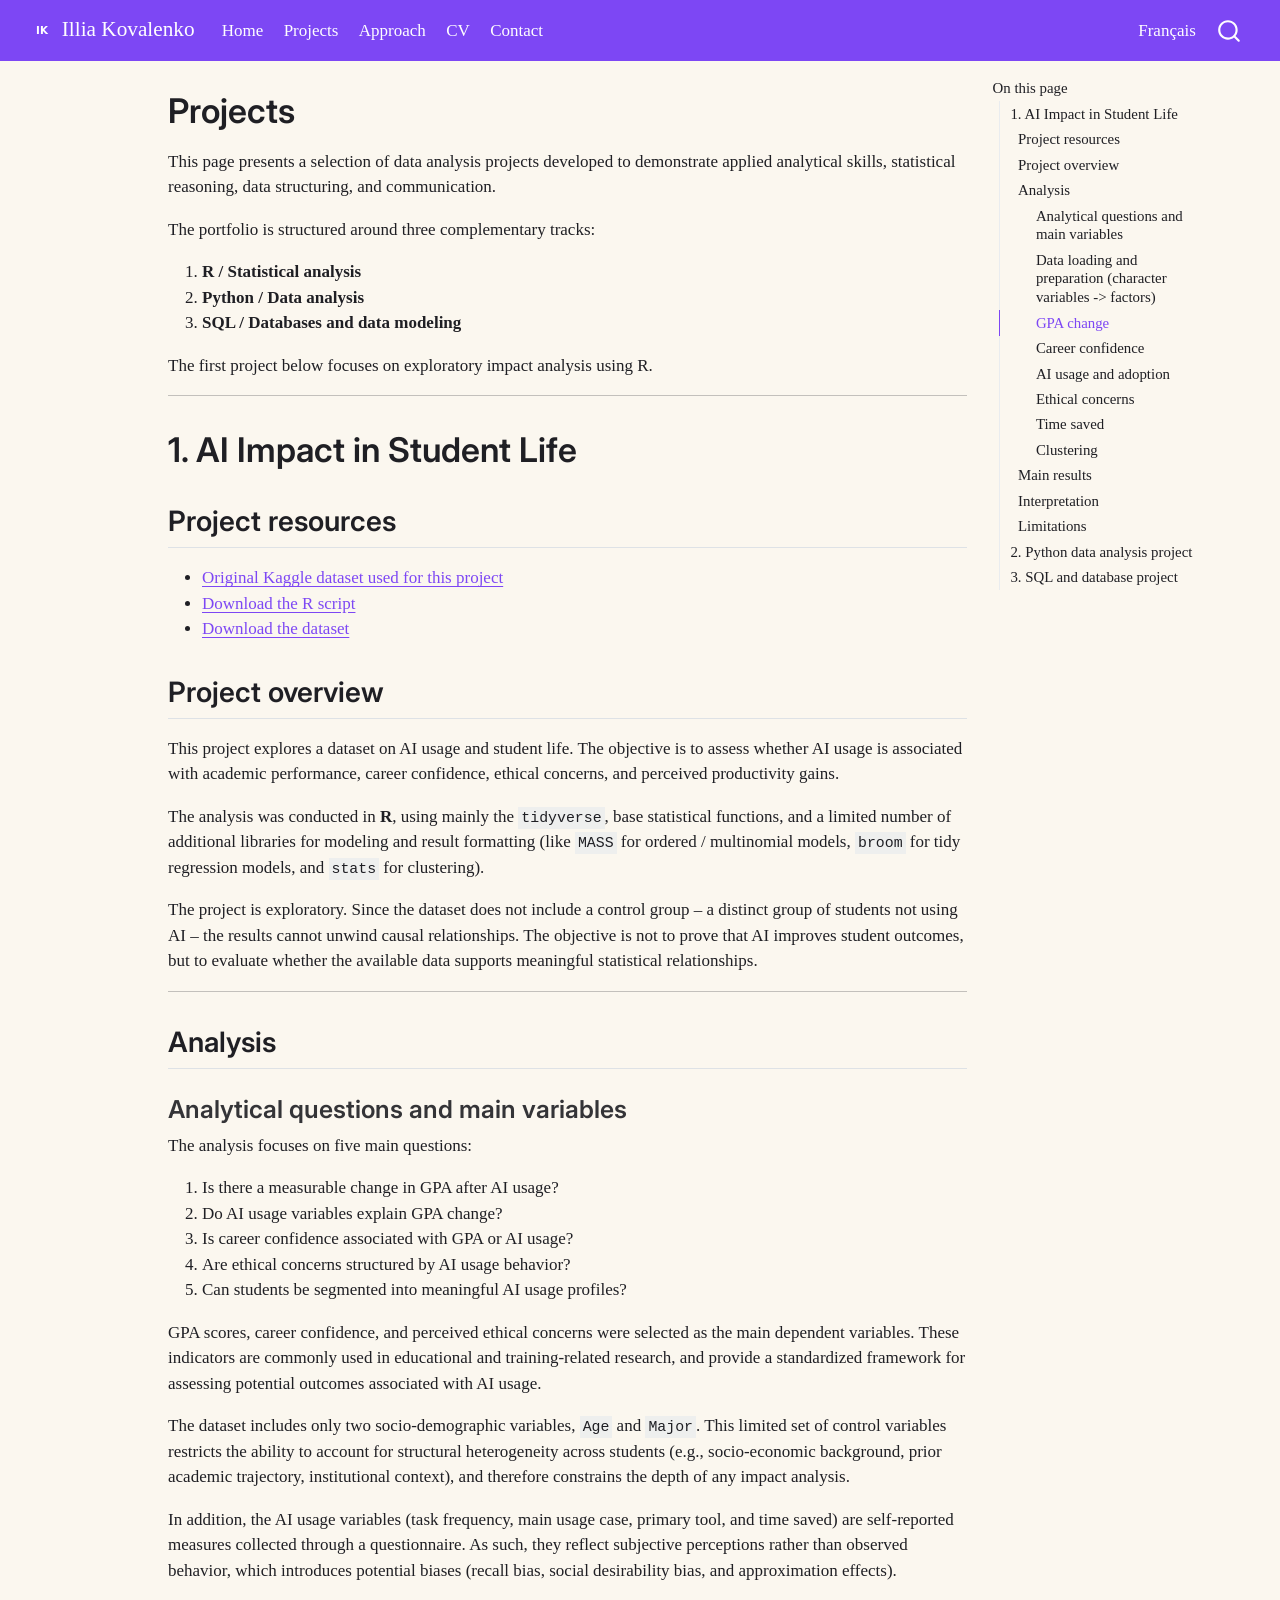
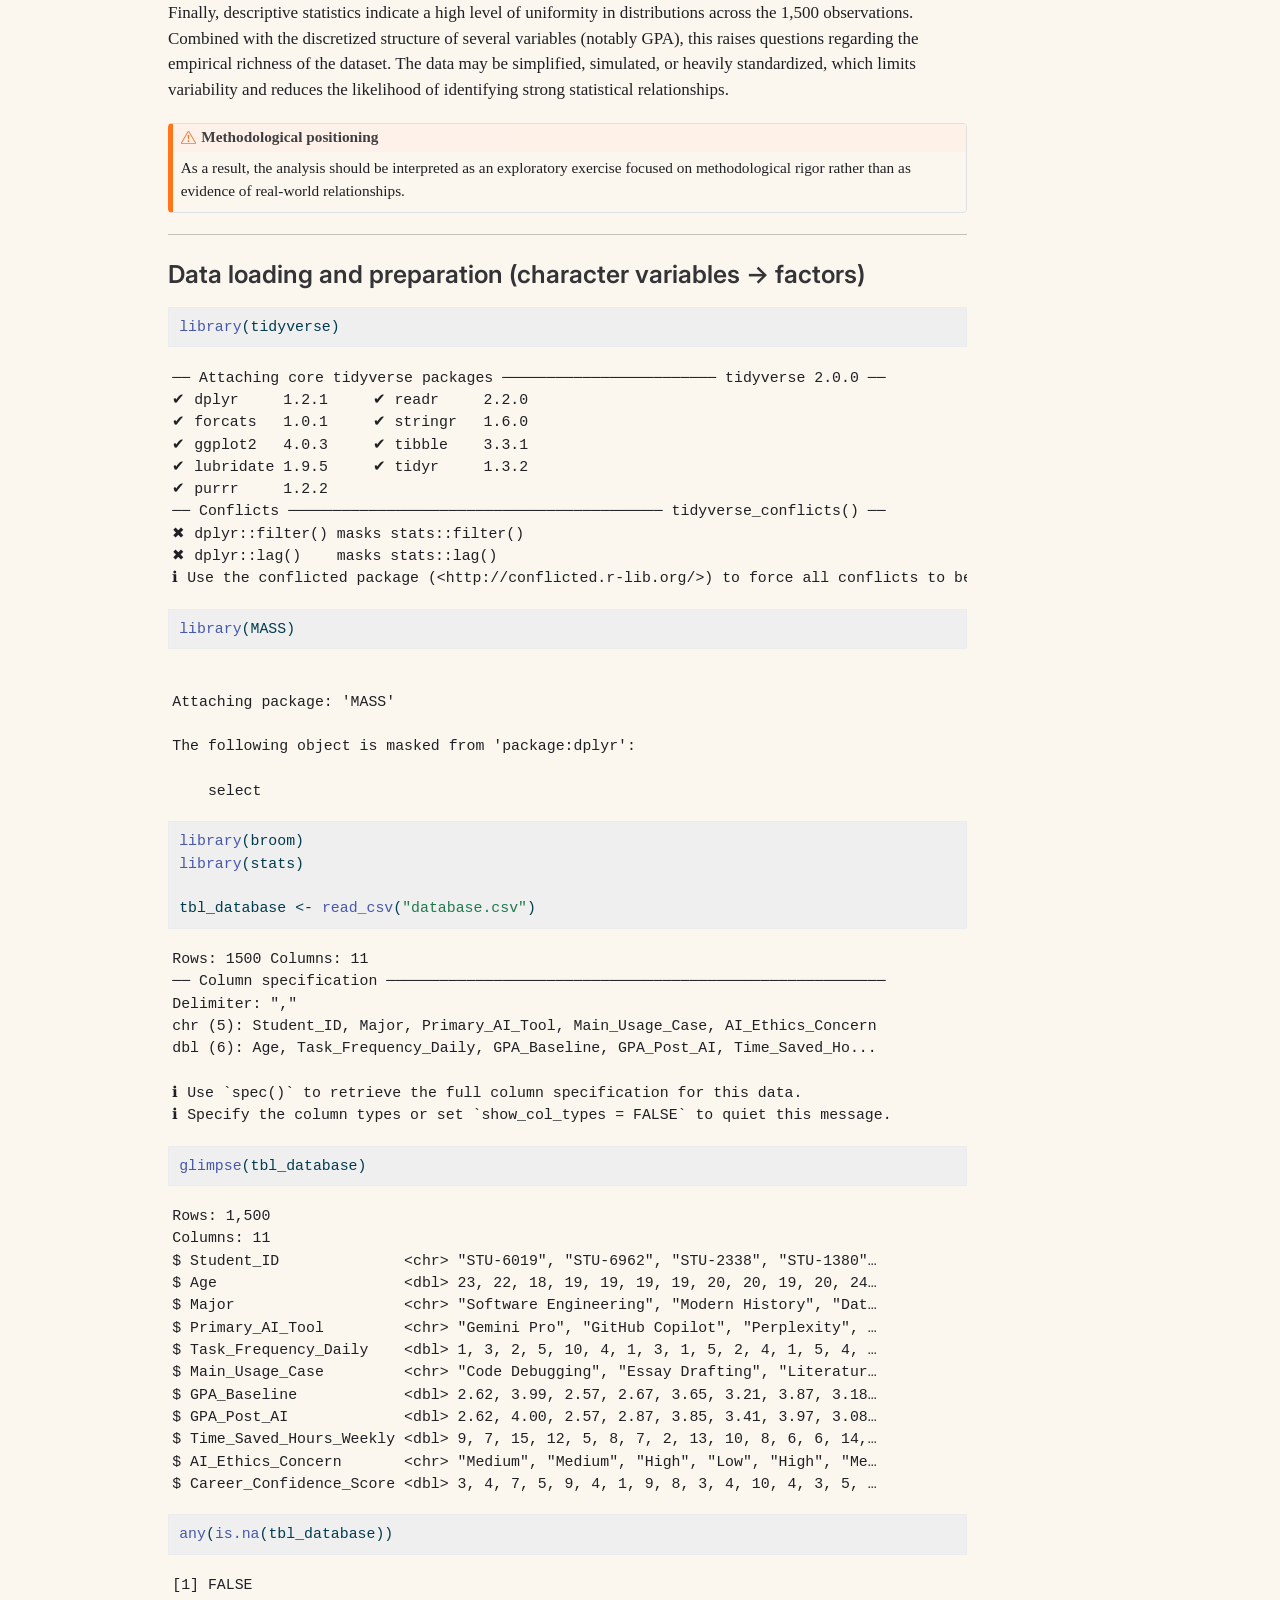
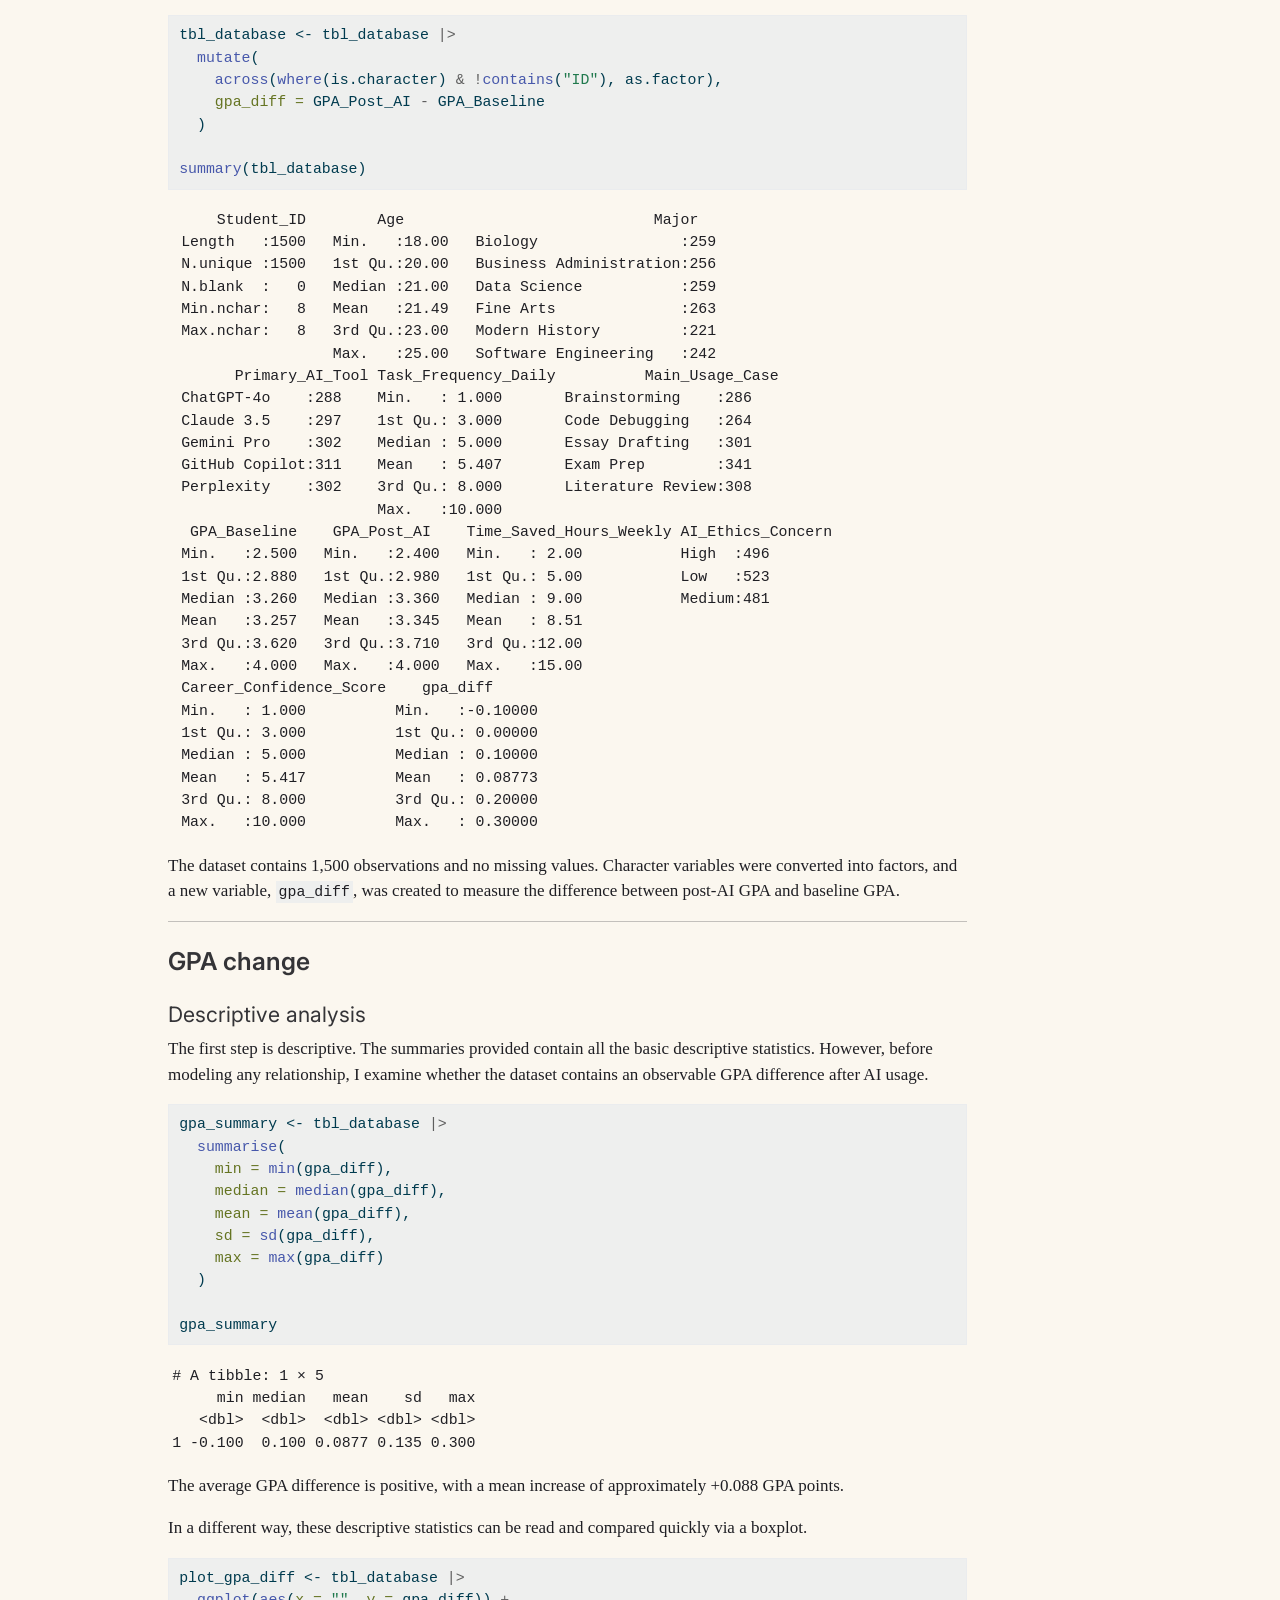
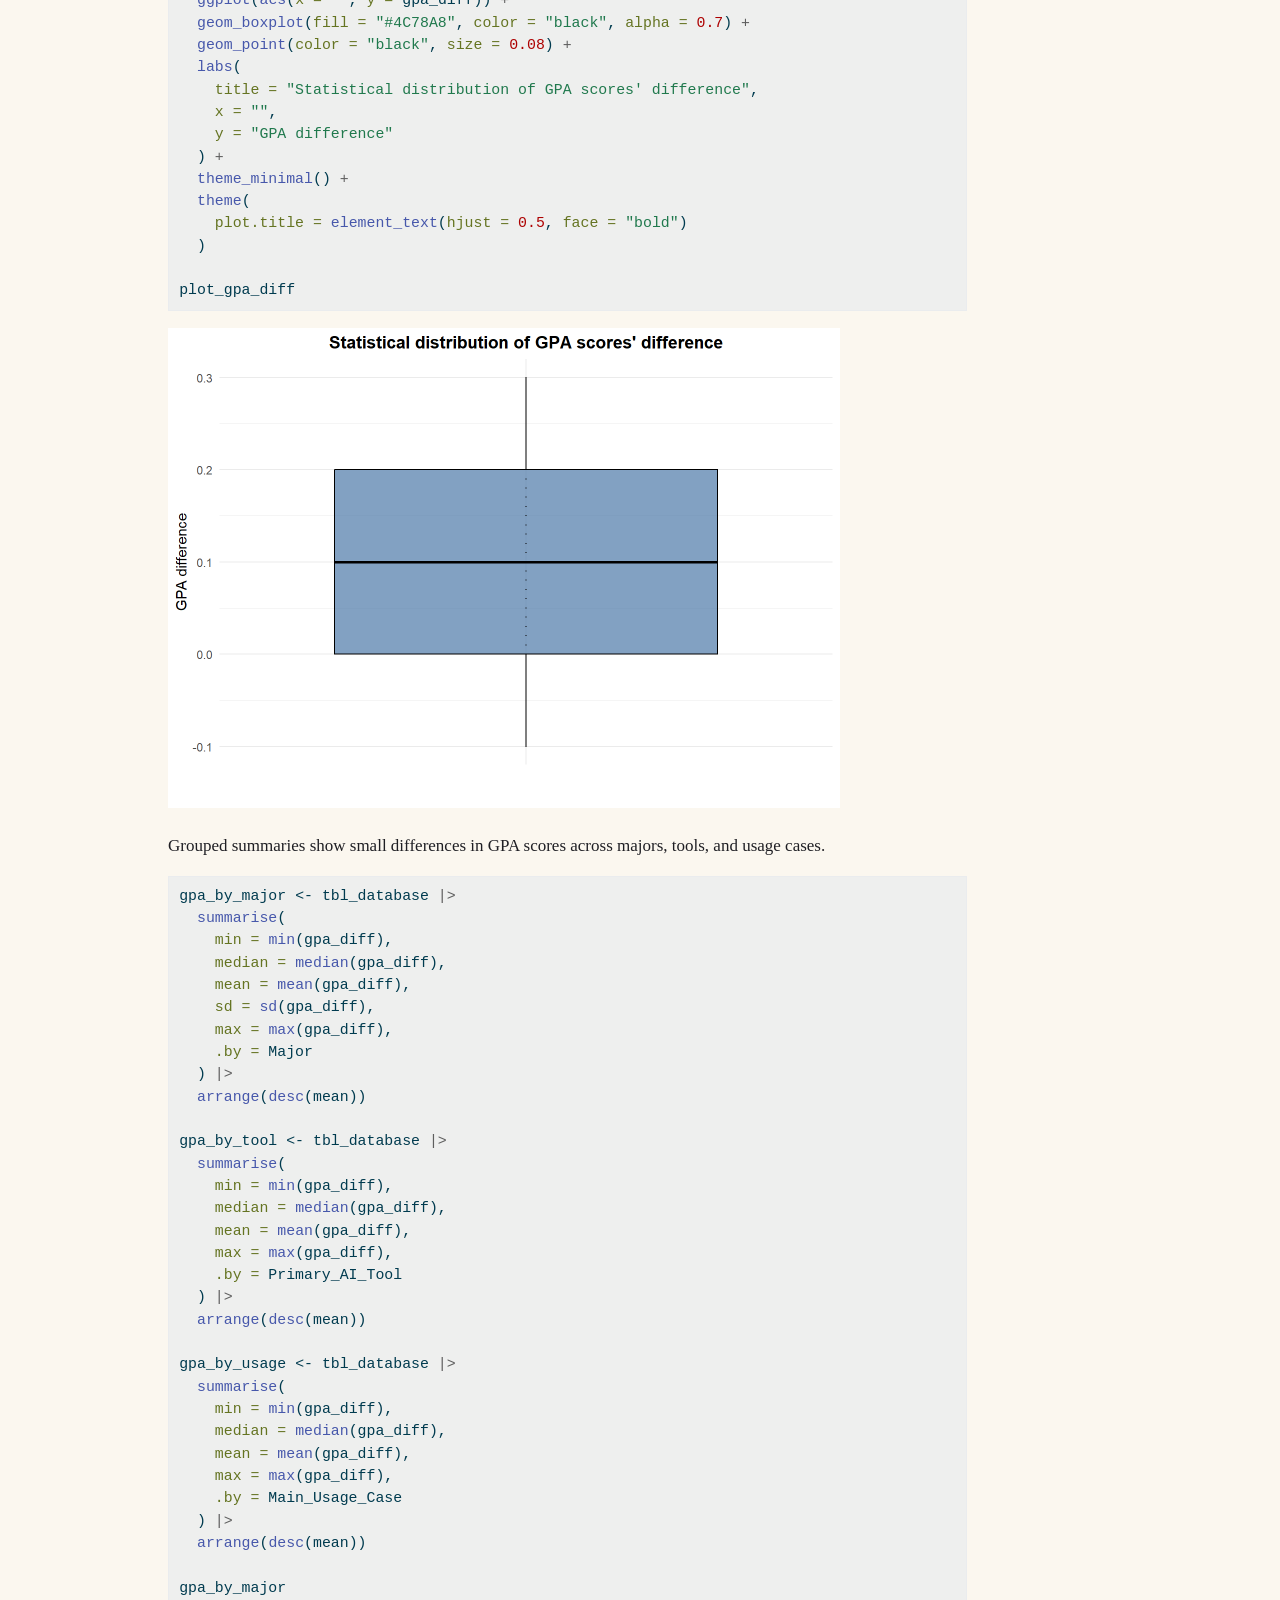
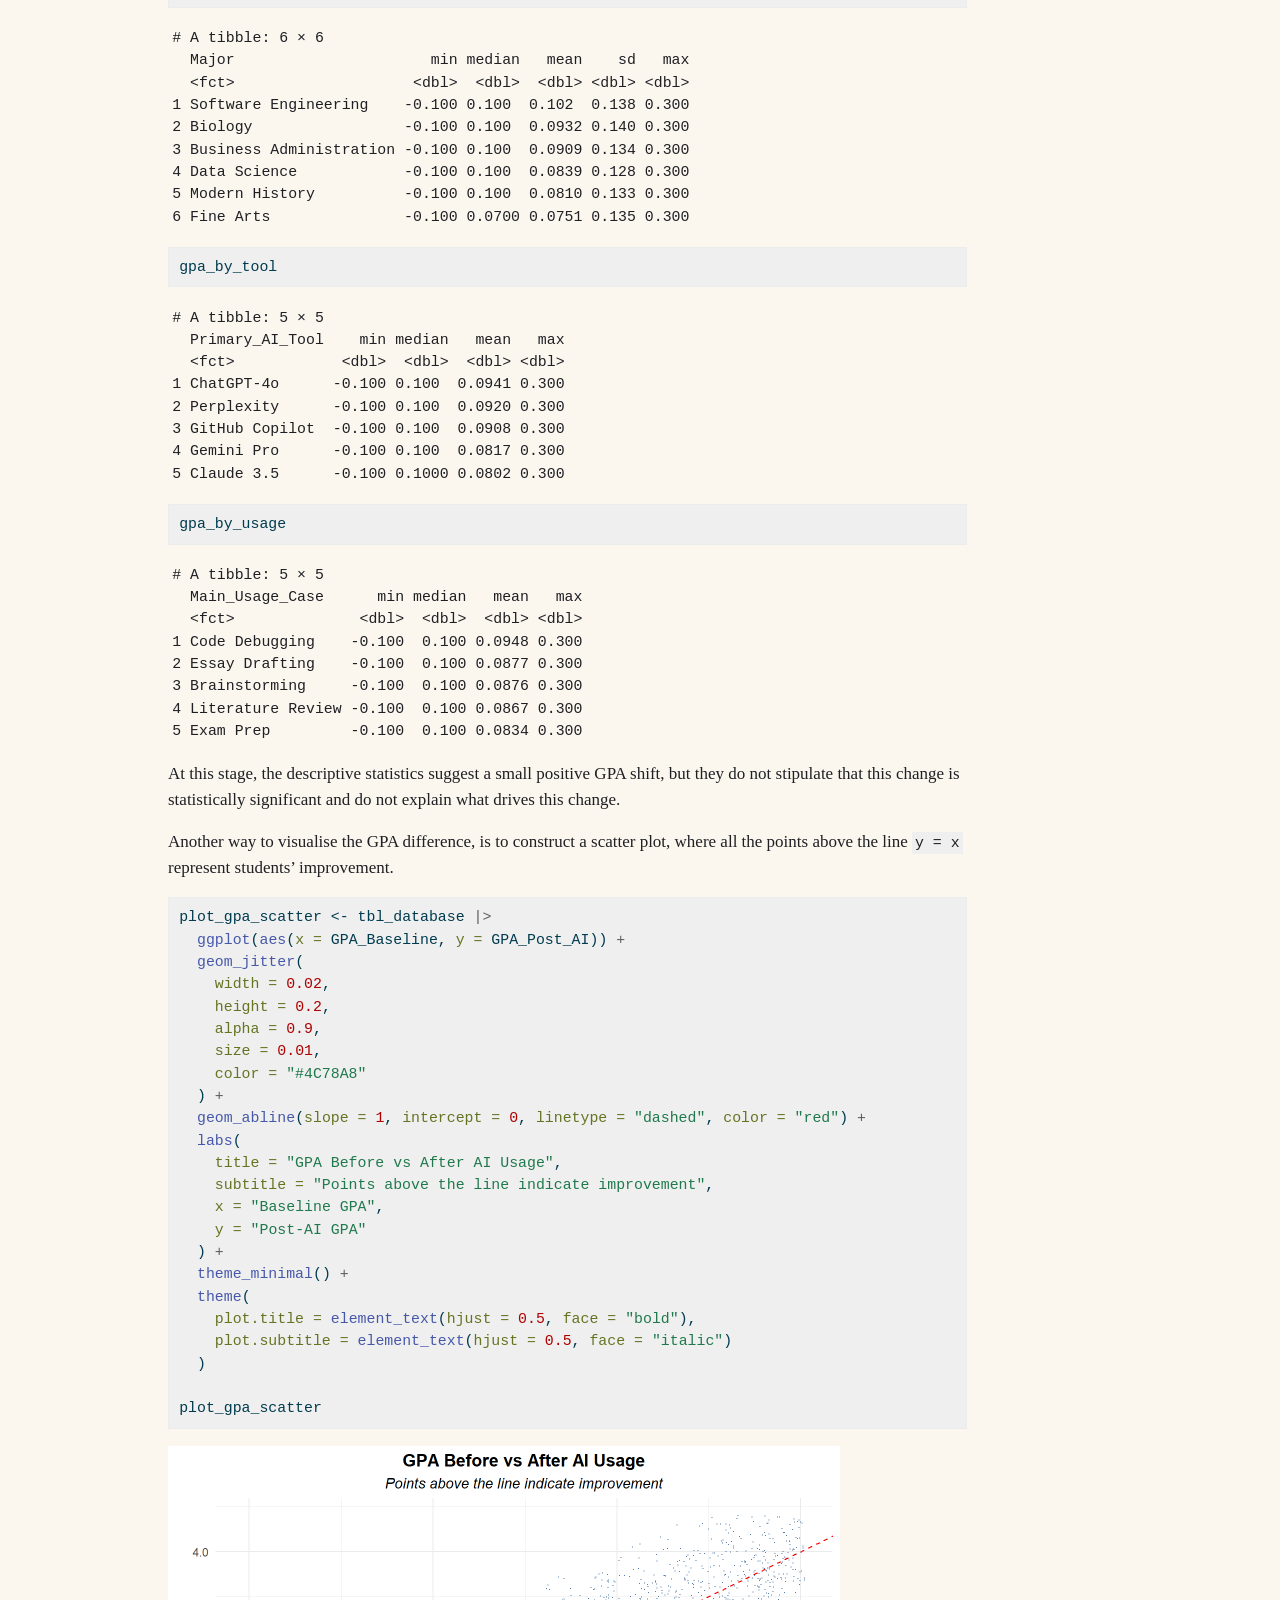
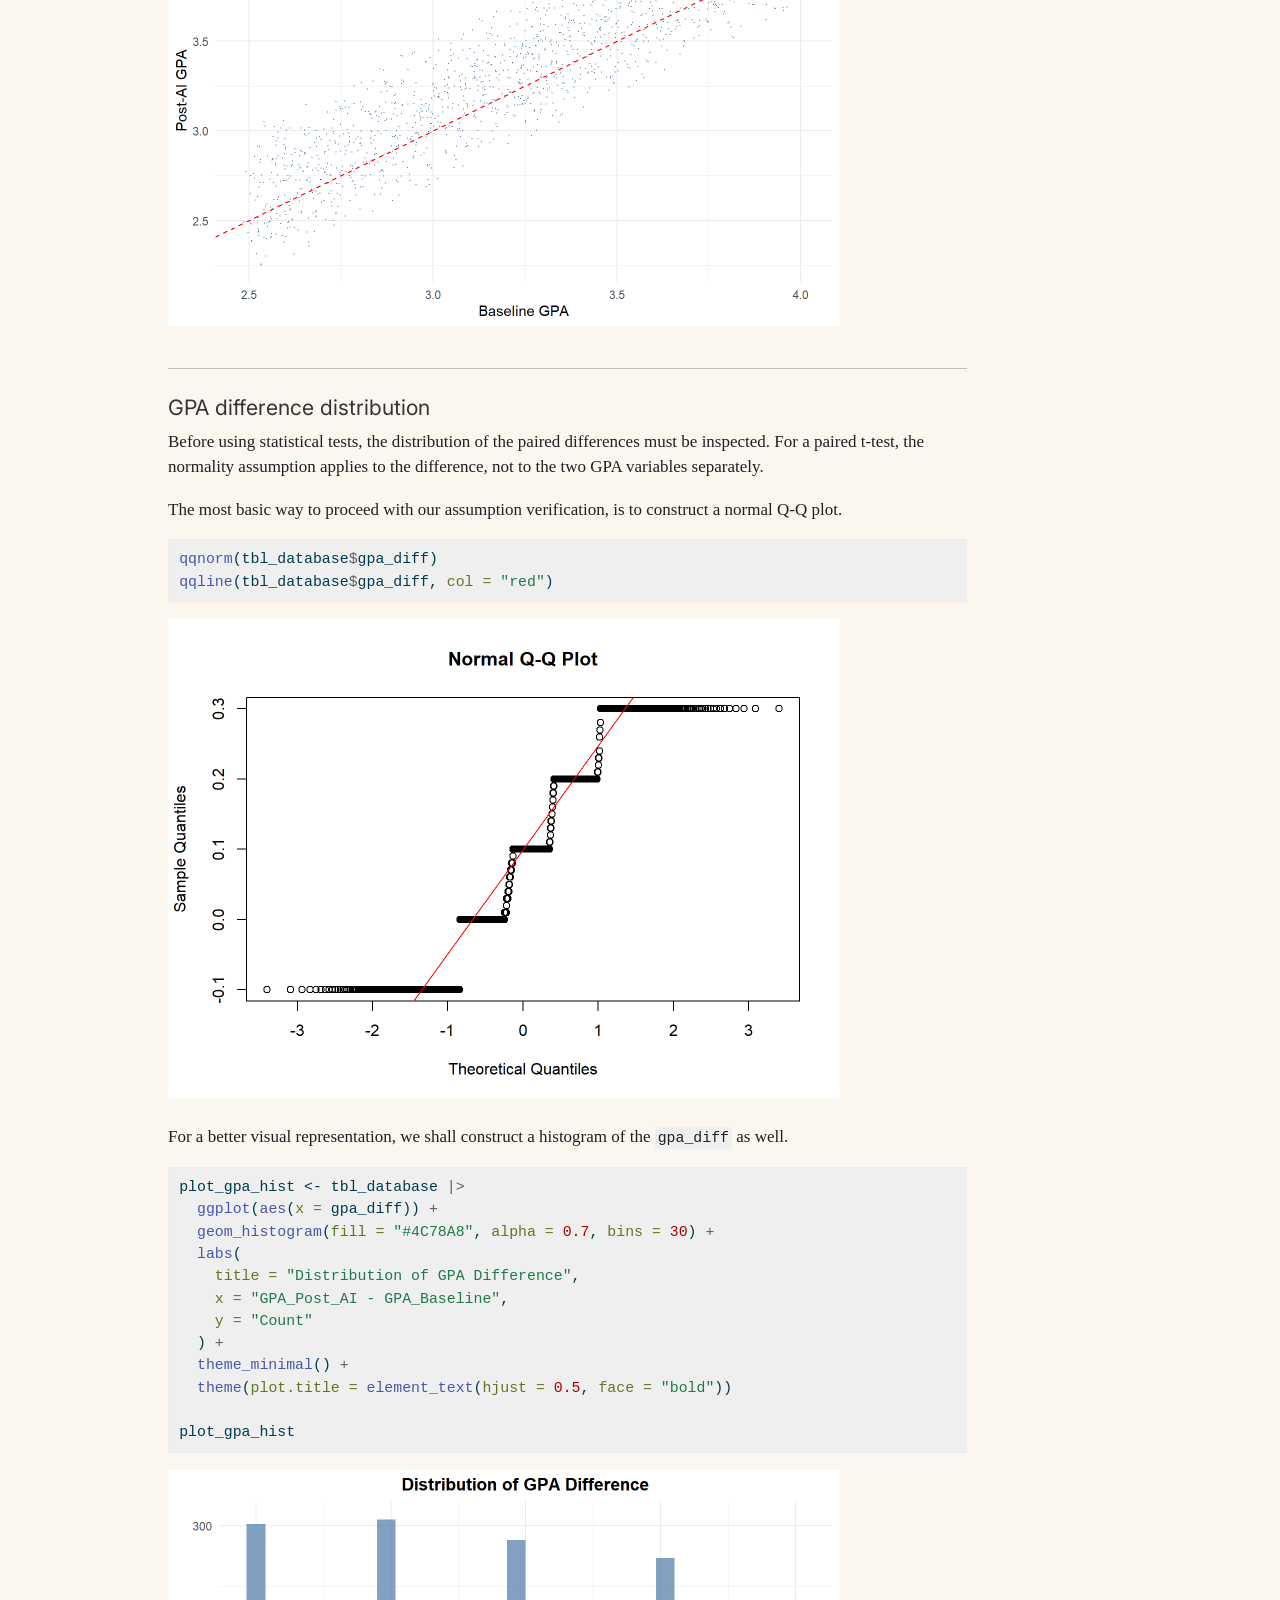
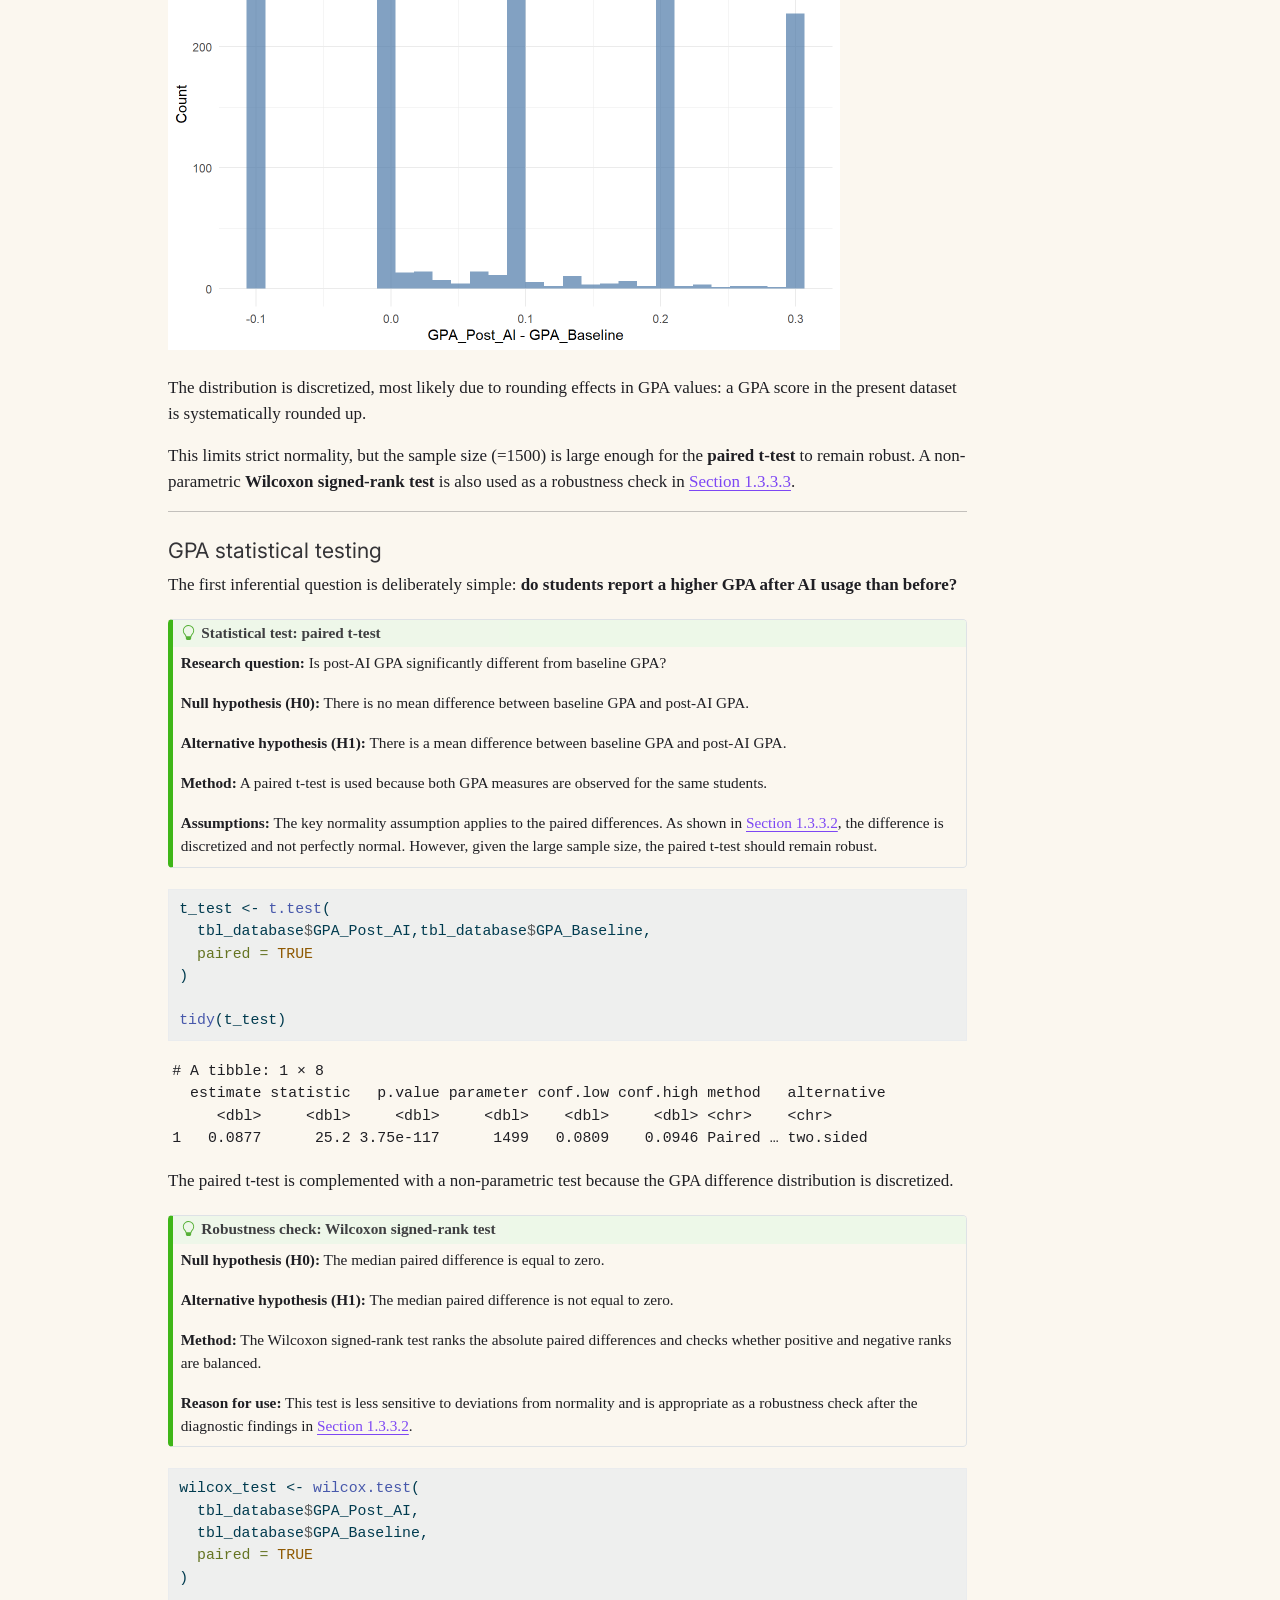
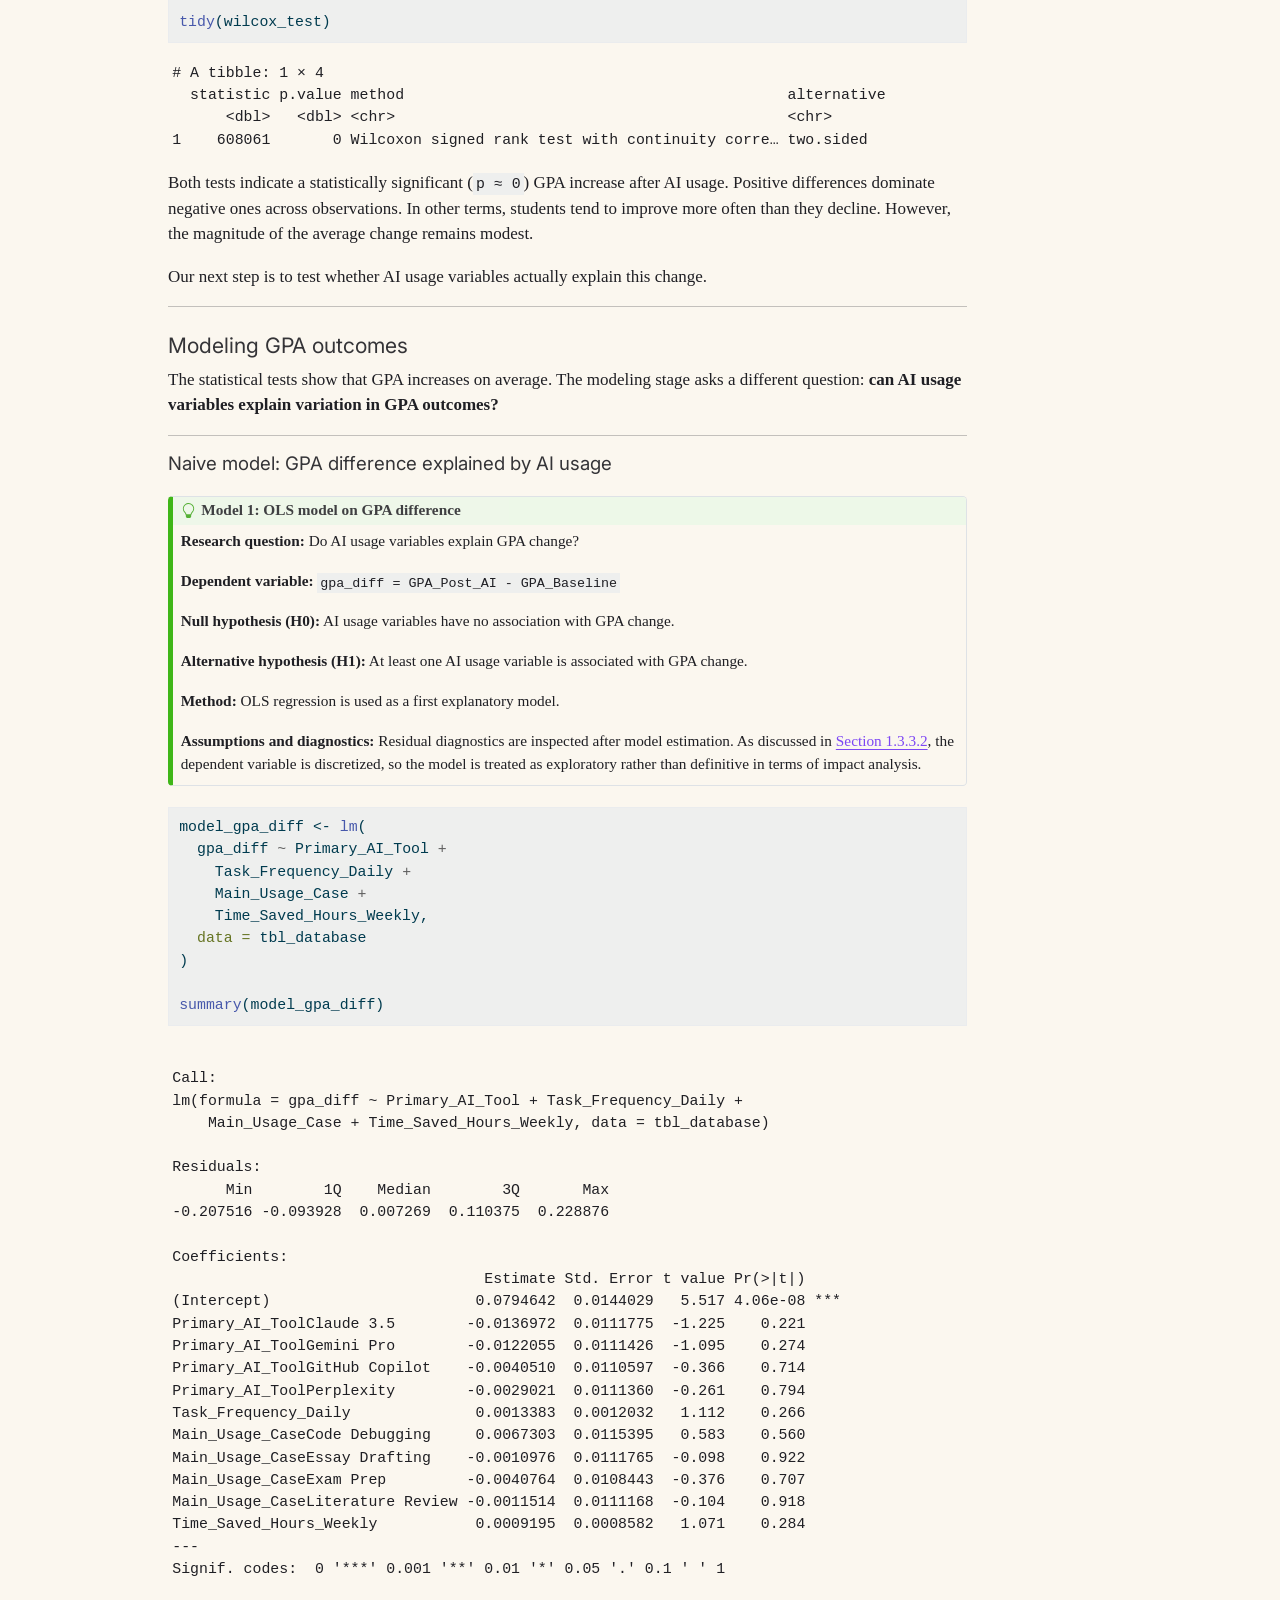
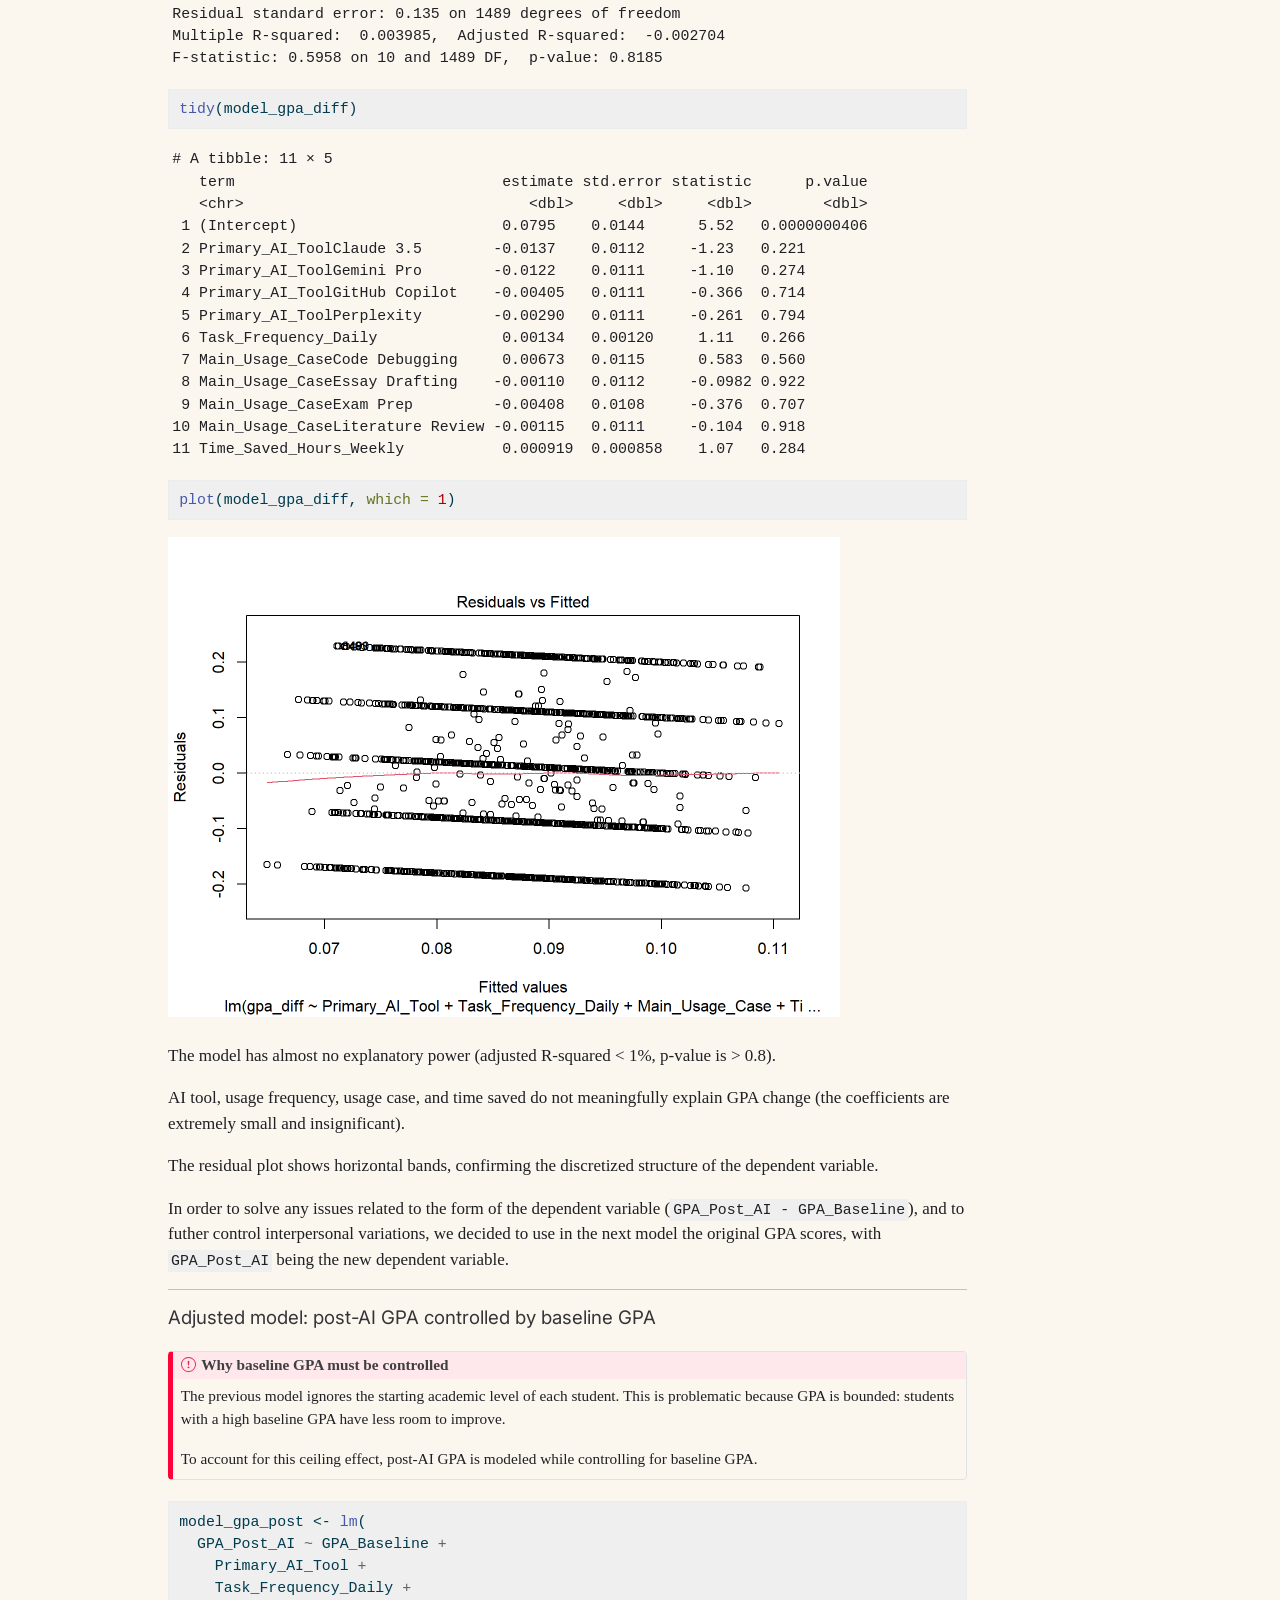
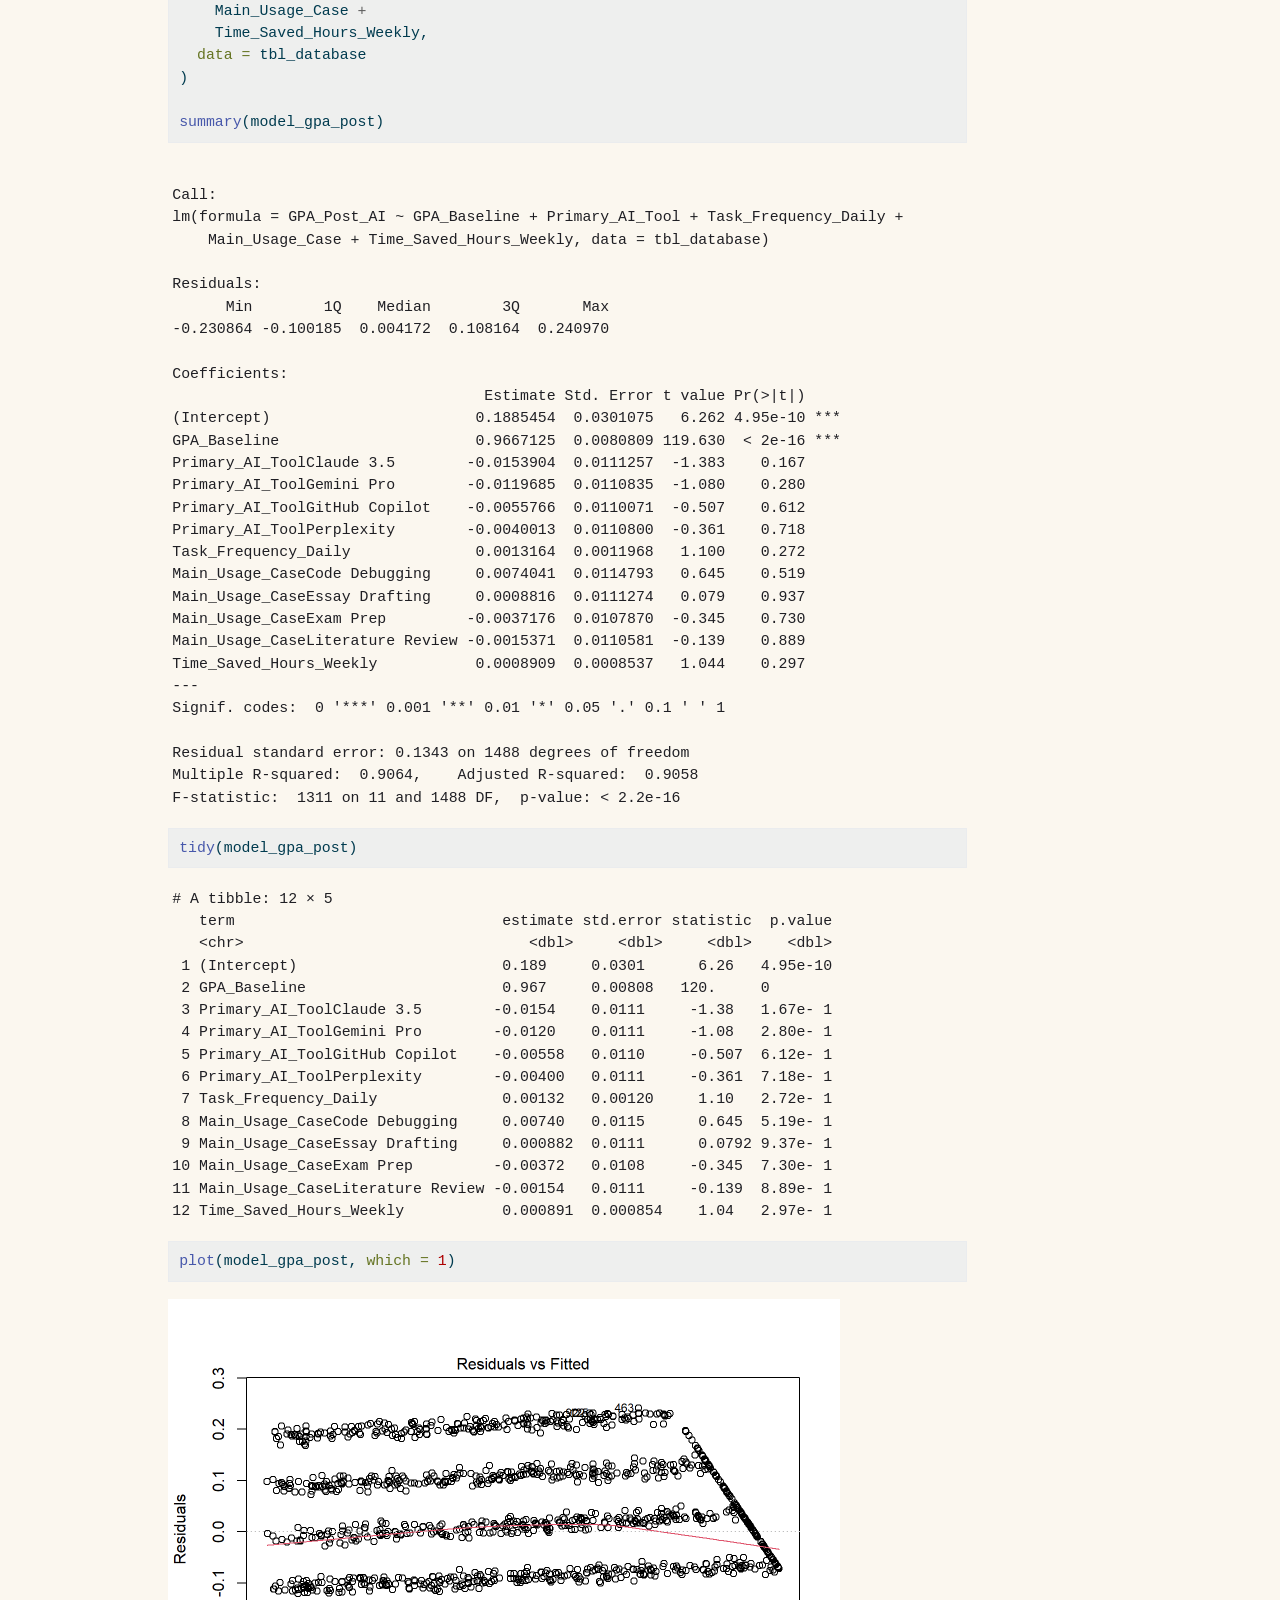
==== commit fc14849a: "Update site" ====
--- a/docs/en/projects.html
+++ b/docs/en/projects.html
@@ -181,35 +181,23 @@
   <ul class="collapse">
   <li><a href="#project-resources" id="toc-project-resources" class="nav-link" data-scroll-target="#project-resources">Project resources</a></li>
   <li><a href="#sec-project-overview" id="toc-sec-project-overview" class="nav-link" data-scroll-target="#sec-project-overview">Project overview</a></li>
+  <li><a href="#analysis" id="toc-analysis" class="nav-link" data-scroll-target="#analysis">Analysis</a>
+  <ul class="collapse">
   <li><a href="#sec-analytical-questions" id="toc-sec-analytical-questions" class="nav-link" data-scroll-target="#sec-analytical-questions">Analytical questions and main variables</a></li>
   <li><a href="#sec-data-preparation" id="toc-sec-data-preparation" class="nav-link" data-scroll-target="#sec-data-preparation">Data loading and preparation (character variables -&gt; factors)</a></li>
-  <li><a href="#sec-gpa-descriptive" id="toc-sec-gpa-descriptive" class="nav-link" data-scroll-target="#sec-gpa-descriptive">GPA change: descriptive analysis</a></li>
-  <li><a href="#sec-gpa-distribution" id="toc-sec-gpa-distribution" class="nav-link" data-scroll-target="#sec-gpa-distribution">GPA difference distribution</a></li>
-  <li><a href="#sec-gpa-tests" id="toc-sec-gpa-tests" class="nav-link" data-scroll-target="#sec-gpa-tests">GPA statistical testing</a></li>
-  <li><a href="#sec-gpa-models" id="toc-sec-gpa-models" class="nav-link" data-scroll-target="#sec-gpa-models">Modeling GPA outcomes</a>
-  <ul class="collapse">
-  <li><a href="#naive-model-gpa-difference-explained-by-ai-usage" id="toc-naive-model-gpa-difference-explained-by-ai-usage" class="nav-link" data-scroll-target="#naive-model-gpa-difference-explained-by-ai-usage">Naive model: GPA difference explained by AI usage</a></li>
-  <li><a href="#adjusted-model-post-ai-gpa-controlled-by-baseline-gpa" id="toc-adjusted-model-post-ai-gpa-controlled-by-baseline-gpa" class="nav-link" data-scroll-target="#adjusted-model-post-ai-gpa-controlled-by-baseline-gpa">Adjusted model: post-AI GPA controlled by baseline GPA</a></li>
-  <li><a href="#extended-model-adding-age-and-major" id="toc-extended-model-adding-age-and-major" class="nav-link" data-scroll-target="#extended-model-adding-age-and-major">Extended model: adding <code>Age</code> and <code>Major</code></a></li>
-  <li><a href="#logistic-model-probability-of-gpa-improvement" id="toc-logistic-model-probability-of-gpa-improvement" class="nav-link" data-scroll-target="#logistic-model-probability-of-gpa-improvement">Logistic model: probability of GPA improvement</a></li>
-  </ul></li>
+  <li><a href="#gpa-change" id="toc-gpa-change" class="nav-link" data-scroll-target="#gpa-change">GPA change</a></li>
   <li><a href="#sec-career-confidence" id="toc-sec-career-confidence" class="nav-link" data-scroll-target="#sec-career-confidence">Career confidence</a></li>
-  <li><a href="#correlations-with-gpa-metrics" id="toc-correlations-with-gpa-metrics" class="nav-link" data-scroll-target="#correlations-with-gpa-metrics">Correlations with GPA metrics</a>
-  <ul class="collapse">
-  <li><a href="#distribution-of-career-confidence" id="toc-distribution-of-career-confidence" class="nav-link" data-scroll-target="#distribution-of-career-confidence">Distribution of career confidence</a></li>
-  <li><a href="#career-confidence-model" id="toc-career-confidence-model" class="nav-link" data-scroll-target="#career-confidence-model">Career confidence model</a></li>
-  </ul></li>
   <li><a href="#sec-ai-usage" id="toc-sec-ai-usage" class="nav-link" data-scroll-target="#sec-ai-usage">AI usage and adoption</a></li>
   <li><a href="#sec-ethics" id="toc-sec-ethics" class="nav-link" data-scroll-target="#sec-ethics">Ethical concerns</a></li>
   <li><a href="#sec-time-saved" id="toc-sec-time-saved" class="nav-link" data-scroll-target="#sec-time-saved">Time saved</a></li>
-  <li><a href="#sec-clustering" id="toc-sec-clustering" class="nav-link" data-scroll-target="#sec-clustering">Clustering and segmentation</a></li>
-  <li><a href="#sec-clustering-ols" id="toc-sec-clustering-ols" class="nav-link" data-scroll-target="#sec-clustering-ols">Cluster integration into GPA model</a></li>
+  <li><a href="#sec-clustering" id="toc-sec-clustering" class="nav-link" data-scroll-target="#sec-clustering">Clustering</a></li>
+  </ul></li>
   <li><a href="#sec-main-results" id="toc-sec-main-results" class="nav-link" data-scroll-target="#sec-main-results">Main results</a></li>
   <li><a href="#sec-interpretation" id="toc-sec-interpretation" class="nav-link" data-scroll-target="#sec-interpretation">Interpretation</a></li>
   <li><a href="#sec-limitations" id="toc-sec-limitations" class="nav-link" data-scroll-target="#sec-limitations">Limitations</a></li>
   </ul></li>
-  <li><a href="#python-data-analysis-project" id="toc-python-data-analysis-project" class="nav-link" data-scroll-target="#python-data-analysis-project">Python data analysis project</a></li>
-  <li><a href="#sql-and-database-project" id="toc-sql-and-database-project" class="nav-link" data-scroll-target="#sql-and-database-project">SQL and database project</a></li>
+  <li><a href="#python-data-analysis-project" id="toc-python-data-analysis-project" class="nav-link" data-scroll-target="#python-data-analysis-project">2. Python data analysis project</a></li>
+  <li><a href="#sql-and-database-project" id="toc-sql-and-database-project" class="nav-link" data-scroll-target="#sql-and-database-project">3. SQL and database project</a></li>
   </ul>
 </nav>
     </div>
@@ -263,8 +251,10 @@
 <p>The project is exploratory. Since the dataset does not include a control group – a distinct group of students not using AI – the results cannot unwind causal relationships. The objective is not to prove that AI improves student outcomes, but to evaluate whether the available data supports meaningful statistical relationships.</p>
 <hr>
 </section>
-<section id="sec-analytical-questions" class="level2">
-<h2 class="anchored" data-anchor-id="sec-analytical-questions">Analytical questions and main variables</h2>
+<section id="analysis" class="level2">
+<h2 class="anchored" data-anchor-id="analysis">Analysis</h2>
+<section id="sec-analytical-questions" class="level3">
+<h3 class="anchored" data-anchor-id="sec-analytical-questions">Analytical questions and main variables</h3>
 <p>The analysis focuses on five main questions:</p>
 <ol type="1">
 <li>Is there a measurable change in GPA after AI usage?</li>
@@ -292,8 +282,8 @@
 </div>
 <hr>
 </section>
-<section id="sec-data-preparation" class="level2">
-<h2 class="anchored" data-anchor-id="sec-data-preparation">Data loading and preparation (character variables -&gt; factors)</h2>
+<section id="sec-data-preparation" class="level3">
+<h3 class="anchored" data-anchor-id="sec-data-preparation">Data loading and preparation (character variables -&gt; factors)</h3>
 <div class="cell">
 <div class="code-copy-outer-scaffold"><div class="sourceCode cell-code" id="cb1"><pre class="sourceCode r code-with-copy"><code class="sourceCode r"><span id="cb1-1"><a href="#cb1-1" aria-hidden="true" tabindex="-1"></a><span class="fu">library</span>(tidyverse)</span></code></pre></div><button title="Copy to Clipboard" class="code-copy-button"><i class="bi"></i></button></div>
 <div class="cell-output cell-output-stderr">
@@ -392,8 +382,10 @@
 <p>The dataset contains 1,500 observations and no missing values. Character variables were converted into factors, and a new variable, <code>gpa_diff</code>, was created to measure the difference between post-AI GPA and baseline GPA.</p>
 <hr>
 </section>
-<section id="sec-gpa-descriptive" class="level2">
-<h2 class="anchored" data-anchor-id="sec-gpa-descriptive">GPA change: descriptive analysis</h2>
+<section id="gpa-change" class="level3">
+<h3 class="anchored" data-anchor-id="gpa-change">GPA change</h3>
+<section id="sec-gpa-descriptive" class="level4">
+<h4 class="anchored" data-anchor-id="sec-gpa-descriptive">Descriptive analysis</h4>
 <p>The first step is descriptive. The summaries provided contain all the basic descriptive statistics. However, before modeling any relationship, I examine whether the dataset contains an observable GPA difference after AI usage.</p>
 <div class="cell">
 <div class="code-copy-outer-scaffold"><div class="sourceCode cell-code" id="cb13"><pre class="sourceCode r code-with-copy"><code class="sourceCode r"><span id="cb13-1"><a href="#cb13-1" aria-hidden="true" tabindex="-1"></a>gpa_summary <span class="ot">&lt;-</span> tbl_database <span class="sc">|&gt;</span></span>
@@ -543,8 +535,8 @@
 </div>
 <hr>
 </section>
-<section id="sec-gpa-distribution" class="level2">
-<h2 class="anchored" data-anchor-id="sec-gpa-distribution">GPA difference distribution</h2>
+<section id="sec-gpa-distribution" class="level4">
+<h4 class="anchored" data-anchor-id="sec-gpa-distribution">GPA difference distribution</h4>
 <p>Before using statistical tests, the distribution of the paired differences must be inspected. For a paired t-test, the normality assumption applies to the difference, not to the two GPA variables separately.</p>
 <p>The most basic way to proceed with our assumption verification, is to construct a normal Q-Q plot.</p>
 <div class="cell">
@@ -581,11 +573,11 @@
 </div>
 </div>
 <p>The distribution is discretized, most likely due to rounding effects in GPA values: a GPA score in the present dataset is systematically rounded up.</p>
-<p>This limits strict normality, but the sample size (=1500) is large enough for the <strong>paired t-test</strong> to remain robust. A non-parametric <strong>Wilcoxon signed-rank test</strong> is also used as a robustness check in <a href="#sec-gpa-tests" class="quarto-xref">Section&nbsp;1.7</a>.</p>
+<p>This limits strict normality, but the sample size (=1500) is large enough for the <strong>paired t-test</strong> to remain robust. A non-parametric <strong>Wilcoxon signed-rank test</strong> is also used as a robustness check in <a href="#sec-gpa-tests" class="quarto-xref">Section&nbsp;1.3.3.3</a>.</p>
 <hr>
 </section>
-<section id="sec-gpa-tests" class="level2">
-<h2 class="anchored" data-anchor-id="sec-gpa-tests">GPA statistical testing</h2>
+<section id="sec-gpa-tests" class="level4">
+<h4 class="anchored" data-anchor-id="sec-gpa-tests">GPA statistical testing</h4>
 <p>The first inferential question is deliberately simple: <strong>do students report a higher GPA after AI usage than before?</strong></p>
 <div class="callout callout-style-default callout-tip callout-titled" title="Statistical test: paired t-test">
 <div class="callout-header d-flex align-content-center">
@@ -597,16 +589,11 @@
 </div>
 </div>
 <div class="callout-body-container callout-body">
-<p><strong>Research question</strong></p>
-<p>Is post-AI GPA significantly different from baseline GPA?</p>
-<p><strong>Null hypothesis (H0)</strong></p>
-<p>There is no mean difference between baseline GPA and post-AI GPA.</p>
-<p><strong>Alternative hypothesis (H1)</strong></p>
-<p>There is a mean difference between baseline GPA and post-AI GPA.</p>
-<p><strong>Method</strong></p>
-<p>A paired t-test is used because both GPA measures are observed for the same students.</p>
-<p><strong>Assumptions</strong></p>
-<p>The key normality assumption applies to the paired differences. As shown in <a href="#sec-gpa-distribution" class="quarto-xref">Section&nbsp;1.6</a>, the difference is discretized and not perfectly normal. However, given the large sample size, the paired t-test should remain robust.</p>
+<p><strong>Research question: </strong> Is post-AI GPA significantly different from baseline GPA?</p>
+<p><strong>Null hypothesis (H0):</strong> There is no mean difference between baseline GPA and post-AI GPA.</p>
+<p><strong>Alternative hypothesis (H1):</strong> There is a mean difference between baseline GPA and post-AI GPA.</p>
+<p><strong>Method:</strong> A paired t-test is used because both GPA measures are observed for the same students.</p>
+<p><strong>Assumptions:</strong> The key normality assumption applies to the paired differences. As shown in <a href="#sec-gpa-distribution" class="quarto-xref">Section&nbsp;1.3.3.2</a>, the difference is discretized and not perfectly normal. However, given the large sample size, the paired t-test should remain robust.</p>
 </div>
 </div>
 <div class="cell">
@@ -634,14 +621,10 @@
 </div>
 </div>
 <div class="callout-body-container callout-body">
-<p><strong>Null hypothesis (H0)</strong></p>
-<p>The median paired difference is equal to zero.</p>
-<p><strong>Alternative hypothesis (H1)</strong></p>
-<p>The median paired difference is not equal to zero.</p>
-<p><strong>Method</strong></p>
-<p>The Wilcoxon signed-rank test ranks the absolute paired differences and checks whether positive and negative ranks are balanced.</p>
-<p><strong>Reason for use</strong></p>
-<p>This test is less sensitive to deviations from normality and is appropriate as a robustness check after the diagnostic findings in <a href="#sec-gpa-distribution" class="quarto-xref">Section&nbsp;1.6</a>.</p>
+<p><strong>Null hypothesis (H0):</strong> The median paired difference is equal to zero.</p>
+<p><strong>Alternative hypothesis (H1):</strong> The median paired difference is not equal to zero.</p>
+<p><strong>Method:</strong> The Wilcoxon signed-rank test ranks the absolute paired differences and checks whether positive and negative ranks are balanced.</p>
+<p><strong>Reason for use:</strong> This test is less sensitive to deviations from normality and is appropriate as a robustness check after the diagnostic findings in <a href="#sec-gpa-distribution" class="quarto-xref">Section&nbsp;1.3.3.2</a>.</p>
 </div>
 </div>
 <div class="cell">
@@ -663,12 +646,12 @@
 <p>Our next step is to test whether AI usage variables actually explain this change.</p>
 <hr>
 </section>
-<section id="sec-gpa-models" class="level2">
-<h2 class="anchored" data-anchor-id="sec-gpa-models">Modeling GPA outcomes</h2>
+<section id="sec-gpa-models" class="level4">
+<h4 class="anchored" data-anchor-id="sec-gpa-models">Modeling GPA outcomes</h4>
 <p>The statistical tests show that GPA increases on average. The modeling stage asks a different question: <strong>can AI usage variables explain variation in GPA outcomes?</strong></p>
 <hr>
-<section id="naive-model-gpa-difference-explained-by-ai-usage" class="level3">
-<h3 class="anchored" data-anchor-id="naive-model-gpa-difference-explained-by-ai-usage">Naive model: GPA difference explained by AI usage</h3>
+<section id="naive-model-gpa-difference-explained-by-ai-usage" class="level5">
+<h5 class="anchored" data-anchor-id="naive-model-gpa-difference-explained-by-ai-usage">Naive model: GPA difference explained by AI usage</h5>
 <div class="callout callout-style-default callout-tip callout-titled" title="Model 1: OLS model on GPA difference">
 <div class="callout-header d-flex align-content-center">
 <div class="callout-icon-container">
@@ -679,18 +662,12 @@
 </div>
 </div>
 <div class="callout-body-container callout-body">
-<p><strong>Research question</strong></p>
-<p>Do AI usage variables explain GPA change?</p>
-<p><strong>Dependent variable</strong></p>
-<p><code>gpa_diff = GPA_Post_AI - GPA_Baseline</code></p>
-<p><strong>Null hypothesis (H0)</strong></p>
-<p>AI usage variables have no association with GPA change.</p>
-<p><strong>Alternative hypothesis (H1)</strong></p>
-<p>At least one AI usage variable is associated with GPA change.</p>
-<p><strong>Method</strong></p>
-<p>OLS regression is used as a first explanatory model.</p>
-<p><strong>Assumptions and diagnostics</strong></p>
-<p>Residual diagnostics are inspected after model estimation. As discussed in <a href="#sec-gpa-distribution" class="quarto-xref">Section&nbsp;1.6</a>, the dependent variable is discretized, so the model is treated as exploratory rather than definitive in terms of impact analysis.</p>
+<p><strong>Research question:</strong> Do AI usage variables explain GPA change?</p>
+<p><strong>Dependent variable:</strong> <code>gpa_diff = GPA_Post_AI - GPA_Baseline</code></p>
+<p><strong>Null hypothesis (H0):</strong> AI usage variables have no association with GPA change.</p>
+<p><strong>Alternative hypothesis (H1):</strong> At least one AI usage variable is associated with GPA change.</p>
+<p><strong>Method:</strong> OLS regression is used as a first explanatory model.</p>
+<p><strong>Assumptions and diagnostics:</strong> Residual diagnostics are inspected after model estimation. As discussed in <a href="#sec-gpa-distribution" class="quarto-xref">Section&nbsp;1.3.3.2</a>, the dependent variable is discretized, so the model is treated as exploratory rather than definitive in terms of impact analysis.</p>
 </div>
 </div>
 <div class="cell">
@@ -765,8 +742,8 @@
 <p>In order to solve any issues related to the form of the dependent variable (<code>GPA_Post_AI - GPA_Baseline</code>), and to futher control interpersonal variations, we decided to use in the next model the original GPA scores, with <code>GPA_Post_AI</code> being the new dependent variable.</p>
 <hr>
 </section>
-<section id="adjusted-model-post-ai-gpa-controlled-by-baseline-gpa" class="level3">
-<h3 class="anchored" data-anchor-id="adjusted-model-post-ai-gpa-controlled-by-baseline-gpa">Adjusted model: post-AI GPA controlled by baseline GPA</h3>
+<section id="adjusted-model-post-ai-gpa-controlled-by-baseline-gpa" class="level5">
+<h5 class="anchored" data-anchor-id="adjusted-model-post-ai-gpa-controlled-by-baseline-gpa">Adjusted model: post-AI GPA controlled by baseline GPA</h5>
 <div class="callout callout-style-default callout-important callout-titled" title="Why baseline GPA must be controlled">
 <div class="callout-header d-flex align-content-center">
 <div class="callout-icon-container">
@@ -854,8 +831,8 @@
 <p>The residual structure shows discretization and a ceiling effect near the maximum GPA value.</p>
 <hr>
 </section>
-<section id="extended-model-adding-age-and-major" class="level3">
-<h3 class="anchored" data-anchor-id="extended-model-adding-age-and-major">Extended model: adding <code>Age</code> and <code>Major</code></h3>
+<section id="extended-model-adding-age-and-major" class="level5">
+<h5 class="anchored" data-anchor-id="extended-model-adding-age-and-major">Extended model: adding <code>Age</code> and <code>Major</code></h5>
 <div class="callout callout-style-default callout-tip callout-titled" title="Socio-demographic controls">
 <div class="callout-header d-flex align-content-center">
 <div class="callout-icon-container">
@@ -866,12 +843,9 @@
 </div>
 </div>
 <div class="callout-body-container callout-body">
-<p><strong>Research question</strong></p>
-<p>Do age and major improve the explanatory model?</p>
-<p><strong>Method</strong></p>
-<p>The adjusted GPA model is extended with <code>Age</code> and <code>Major</code>.</p>
-<p><strong>Interpretation strategy</strong></p>
-<p>This model tests whether socio-demographic variables add meaningful explanatory power beyond baseline GPA and AI usage variables.</p>
+<p><strong>Research question:</strong> Do age and major improve the explanatory model?</p>
+<p><strong>Method:</strong> The adjusted GPA model is extended with <code>Age</code> and <code>Major</code>.</p>
+<p><strong>Interpretation strategy:</strong> This model tests whether socio-demographic variables add meaningful explanatory power beyond baseline GPA and AI usage variables.</p>
 </div>
 </div>
 <div class="cell">
@@ -953,8 +927,8 @@
 <p>Adding age and major does not substantially improve the model. Baseline GPA remains the dominant predictor. Other effects (notably, of some majors) are weak and should not be overinterpreted without further evidence.</p>
 <hr>
 </section>
-<section id="logistic-model-probability-of-gpa-improvement" class="level3">
-<h3 class="anchored" data-anchor-id="logistic-model-probability-of-gpa-improvement">Logistic model: probability of GPA improvement</h3>
+<section id="logistic-model-probability-of-gpa-improvement" class="level5">
+<h5 class="anchored" data-anchor-id="logistic-model-probability-of-gpa-improvement">Logistic model: probability of GPA improvement</h5>
 <div class="callout callout-style-default callout-tip callout-titled" title="Alternative specification: binary improvement model">
 <div class="callout-header d-flex align-content-center">
 <div class="callout-icon-container">
@@ -966,10 +940,10 @@
 </div>
 <div class="callout-body-container callout-body">
 <p>Because <code>gpa_diff</code> is a discrete variable, a binary model can be used as a complementary specification.</p>
-<p><strong>New dependent variable</strong> <code>gpa_improved</code>= 1 if <code>gpa_diff</code> &gt; 0, otherwise 0.</p>
-<p><strong>Research question</strong> Which variables predict whether a student improves their GPA?</p>
-<p><strong>Method</strong> Logistic regression is used to model the probability of improvement.</p>
-<p><strong>Interpretation</strong> Coefficients are transformed into odds ratios for readability.</p>
+<p><strong>New dependent variable:</strong> <code>gpa_improved</code>= 1 if <code>gpa_diff</code> &gt; 0, otherwise 0.</p>
+<p><strong>Research question:</strong> Which variables predict whether a student improves their GPA?</p>
+<p><strong>Method:</strong> Logistic regression is used to model the probability of improvement.</p>
+<p><strong>Interpretation:</strong> Coefficients are transformed into odds ratios for readability.</p>
 </div>
 </div>
 <div class="cell">
@@ -1061,12 +1035,12 @@
 <hr>
 </section>
 </section>
-<section id="sec-career-confidence" class="level2">
-<h2 class="anchored" data-anchor-id="sec-career-confidence">Career confidence</h2>
+</section>
+<section id="sec-career-confidence" class="level3">
+<h3 class="anchored" data-anchor-id="sec-career-confidence">Career confidence</h3>
 <p>Let’s turn to a different kind of outcome: career confidence. This variable does not measure academic performance directly. Instead, it captures a subjective perception of future readiness for career.</p>
-</section>
-<section id="correlations-with-gpa-metrics" class="level2">
-<h2 class="anchored" data-anchor-id="correlations-with-gpa-metrics">Correlations with GPA metrics</h2>
+<section id="correlations-with-gpa-metrics" class="level4">
+<h4 class="anchored" data-anchor-id="correlations-with-gpa-metrics">Correlations with GPA metrics</h4>
 <div class="callout callout-style-default callout-tip callout-titled" title="Correlation analysis">
 <div class="callout-header d-flex align-content-center">
 <div class="callout-icon-container">
@@ -1077,12 +1051,9 @@
 </div>
 </div>
 <div class="callout-body-container callout-body">
-<p><strong>Research question</strong></p>
-<p>Is career confidence associated with GPA baseline, post-AI GPA, or GPA change?</p>
-<p><strong>Methods</strong></p>
-<p><em>Pearson</em> correlations are used for linear relationships. <em>Spearman</em> and <em>Kendall</em> correlations are added as robustness checks because both GPA and confidence scores are discrete variables.</p>
-<p><strong>Interpretation</strong></p>
-<p>If all correlations remain close to zero, there is no meaningful continuous or monotonic relationship to report.</p>
+<p><strong>Research question:</strong> Is career confidence associated with GPA baseline, post-AI GPA, or GPA change?</p>
+<p><strong>Methods:</strong> <em>Pearson</em> correlations are used for linear relationships. <em>Spearman</em> and <em>Kendall</em> correlations are added as robustness checks because both GPA and confidence scores are discrete variables.</p>
+<p><strong>Interpretation:</strong> If all correlations remain close to zero, there is no meaningful continuous or monotonic relationship to report.</p>
 </div>
 </div>
 <div class="cell">
@@ -1143,8 +1114,9 @@
 </div>
 <p>Pearson, Spearman, and Kendall correlations are all close to zero (&lt;0.03). Career confidence is therefore not meaningfully associated with baseline GPA, post-AI GPA, or GPA change.</p>
 <p>Students who improved their GPA have slightly higher average confidence (<code>5.53</code> vs.&nbsp;<code>5.25</code>, a difference of 0.28 points), but the impact is very modest.</p>
-<section id="distribution-of-career-confidence" class="level3">
-<h3 class="anchored" data-anchor-id="distribution-of-career-confidence">Distribution of career confidence</h3>
+</section>
+<section id="distribution-of-career-confidence" class="level4">
+<h4 class="anchored" data-anchor-id="distribution-of-career-confidence">Distribution of career confidence</h4>
 <div class="cell">
 <div class="code-copy-outer-scaffold"><div class="sourceCode cell-code" id="cb55"><pre class="sourceCode r code-with-copy"><code class="sourceCode r"><span id="cb55-1"><a href="#cb55-1" aria-hidden="true" tabindex="-1"></a><span class="fu">qqnorm</span>(tbl_database<span class="sc">$</span>Career_Confidence_Score)</span>
 <span id="cb55-2"><a href="#cb55-2" aria-hidden="true" tabindex="-1"></a><span class="fu">qqline</span>(tbl_database<span class="sc">$</span>Career_Confidence_Score, <span class="at">col =</span> <span class="st">"red"</span>)</span></code></pre></div><button title="Copy to Clipboard" class="code-copy-button"><i class="bi"></i></button></div>
@@ -1182,8 +1154,8 @@
 </div>
 <p>Career confidence is evidently a discrete variable evenly distributed, suggesting limited internal structure to exploit for analysis purposes.</p>
 </section>
-<section id="career-confidence-model" class="level3">
-<h3 class="anchored" data-anchor-id="career-confidence-model">Career confidence model</h3>
+<section id="career-confidence-model" class="level4">
+<h4 class="anchored" data-anchor-id="career-confidence-model">Career confidence model</h4>
 <div class="callout callout-style-default callout-tip callout-titled" title="OLS model on career confidence">
 <div class="callout-header d-flex align-content-center">
 <div class="callout-icon-container">
@@ -1194,14 +1166,10 @@
 </div>
 </div>
 <div class="callout-body-container callout-body">
-<p><strong>Research question</strong></p>
-<p>Can GPA, AI usage variables, age, and major explain career confidence?</p>
-<p><strong>Dependent variable</strong></p>
-<p><code>Career_Confidence_Score</code></p>
-<p><strong>Method</strong></p>
-<p>OLS regression is used as an approximation. Although the variable is discrete, it has ten levels, which allows a simple exploratory linear model.</p>
-<p><strong>Interpretation</strong></p>
-<p>The model is evaluated globally using the F-test and R², not only individual p-values.</p>
+<p><strong>Research question:</strong> Can GPA, AI usage variables, age, and major explain career confidence?</p>
+<p><strong>Dependent variable:</strong> <code>Career_Confidence_Score</code></p>
+<p><strong>Method:</strong> OLS regression is used as an approximation. Although the variable is discrete, it has ten levels, which allows a simple exploratory linear model.</p>
+<p><strong>Interpretation:</strong> The model is evaluated globally using the F-test and R², not only individual p-values.</p>
 </div>
 </div>
 <div class="cell">
@@ -1284,8 +1252,8 @@
 <hr>
 </section>
 </section>
-<section id="sec-ai-usage" class="level2">
-<h2 class="anchored" data-anchor-id="sec-ai-usage">AI usage and adoption</h2>
+<section id="sec-ai-usage" class="level3">
+<h3 class="anchored" data-anchor-id="sec-ai-usage">AI usage and adoption</h3>
 <p>At this point, our analysis changes direction. Instead of asking whether AI usage affects outcomes, I test whether baseline academic performance predicts AI usage.</p>
 <div class="callout callout-style-default callout-tip callout-titled" title="Inverted model: who uses AI more frequently?">
 <div class="callout-header d-flex align-content-center">
@@ -1297,14 +1265,10 @@
 </div>
 </div>
 <div class="callout-body-container callout-body">
-<p><strong>Research question</strong></p>
-<p>Do students with lower baseline GPA use AI more frequently?</p>
-<p><strong>Null hypothesis (H0)</strong></p>
-<p>Baseline GPA, age, and major do not predict AI usage frequency.</p>
-<p><strong>Alternative hypothesis (H1)</strong></p>
-<p>At least one of these variables predicts AI usage frequency.</p>
-<p><strong>Method</strong></p>
-<p>OLS regression is used with <code>Task_Frequency_Daily</code> as the dependent variable.</p>
+<p><strong>Research question:</strong> Do students with lower baseline GPA use AI more frequently?</p>
+<p><strong>Null hypothesis (H0):</strong> Baseline GPA, age, and major do not predict AI usage frequency.</p>
+<p><strong>Alternative hypothesis (H1):</strong> At least one of these variables predicts AI usage frequency.</p>
+<p><strong>Method:</strong> OLS regression is used with <code>Task_Frequency_Daily</code> as the dependent variable.</p>
 </div>
 </div>
 <div class="cell">
@@ -1425,8 +1389,8 @@
 <p>The binary model confirms the same result: high AI usage is not meaningfully predicted by GPA, age, or major.</p>
 <hr>
 </section>
-<section id="sec-ethics" class="level2">
-<h2 class="anchored" data-anchor-id="sec-ethics">Ethical concerns</h2>
+<section id="sec-ethics" class="level3">
+<h3 class="anchored" data-anchor-id="sec-ethics">Ethical concerns</h3>
 <p>Ethical concern is an ordinal variable. Therefore, an ordered logistic regression is more appropriate than a standard linear model.</p>
 <div class="callout callout-style-default callout-tip callout-titled" title="Ordered logistic regression">
 <div class="callout-header d-flex align-content-center">
@@ -1438,14 +1402,10 @@
 </div>
 </div>
 <div class="callout-body-container callout-body">
-<p><strong>Research question</strong></p>
-<p>Are ethical concerns structured by AI usage behavior?</p>
-<p><strong>Dependent variable</strong></p>
-<p><code>AI_Ethics_Concern</code></p>
-<p><strong>Method</strong></p>
-<p>An ordered logistic regression is used because ethical concern has ordered categories.</p>
-<p><strong>Interpretation</strong></p>
-<p>Odds ratios greater than 1 indicate higher odds of being in a higher concern category. Odds ratios below 1 indicate lower odds.</p>
+<p><strong>Research question:</strong> Are ethical concerns structured by AI usage behavior?</p>
+<p><strong>Dependent variable:</strong> <code>AI_Ethics_Concern</code></p>
+<p><strong>Method:</strong> An ordered logistic regression is used because ethical concern has ordered categories.</p>
+<p><strong>Interpretation:</strong> Odds ratios greater than 1 indicate higher odds of being in a higher concern category. Odds ratios below 1 indicate lower odds.</p>
 </div>
 </div>
 <div class="cell">
@@ -1527,8 +1487,8 @@
 <p>This <strong>effect of familiarity</strong> is statistically detectable but small. Overall, ethical concern is not strongly structured by AI tool, usage case, time saved, age, or major.</p>
 <hr>
 </section>
-<section id="sec-time-saved" class="level2">
-<h2 class="anchored" data-anchor-id="sec-time-saved">Time saved</h2>
+<section id="sec-time-saved" class="level3">
+<h3 class="anchored" data-anchor-id="sec-time-saved">Time saved</h3>
 <p>Time saved is intuitively expected to be the variable most directly connected to AI usage. This makes it an important test case.</p>
 <div class="cell">
 <div class="code-copy-outer-scaffold"><div class="sourceCode cell-code" id="cb74"><pre class="sourceCode r code-with-copy"><code class="sourceCode r"><span id="cb74-1"><a href="#cb74-1" aria-hidden="true" tabindex="-1"></a><span class="fu">qqnorm</span>(tbl_database<span class="sc">$</span>Time_Saved_Hours_Weekly)</span>
@@ -1575,12 +1535,9 @@
 </div>
 </div>
 <div class="callout-body-container callout-body">
-<p><strong>Research question</strong></p>
-<p>Which variables explain perceived weekly time saved?</p>
-<p><strong>Dependent variable</strong></p>
-<p><code>Time_Saved_Hours_Weekly</code></p>
-<p><strong>Method</strong></p>
-<p>OLS regression is used to test whether usage frequency, usage case, AI tool, GPA, age, or major explain time saved.</p>
+<p><strong>Research question:</strong> Which variables explain perceived weekly time saved?</p>
+<p><strong>Dependent variable:</strong> <code>Time_Saved_Hours_Weekly</code></p>
+<p><strong>Method:</strong> OLS regression is used to test whether usage frequency, usage case, AI tool, GPA, age, or major explain time saved.</p>
 </div>
 </div>
 <div class="cell">
@@ -1660,8 +1617,10 @@
 <p>There are two possible explanations for these results: either the self-reported measurement are biased, or the dataset has been constructed artificially with no relationship whatsoever to the field observations.</p>
 <hr>
 </section>
-<section id="sec-clustering" class="level2">
-<h2 class="anchored" data-anchor-id="sec-clustering">Clustering and segmentation</h2>
+<section id="sec-clustering" class="level3">
+<h3 class="anchored" data-anchor-id="sec-clustering">Clustering</h3>
+<section id="finding-clusters-in-the-data" class="level4">
+<h4 class="anchored" data-anchor-id="finding-clusters-in-the-data">Finding clusters in the data</h4>
 <p>Rather than testing linear relationships only, the final step of the analysis explores whether latent profiles of students emerge from the joint distribution of academic performance, AI usage, and perceived outcomes.</p>
 <div class="callout callout-style-default callout-tip callout-titled" title="K-means clustering">
 <div class="callout-header d-flex align-content-center">
@@ -1673,11 +1632,9 @@
 </div>
 </div>
 <div class="callout-body-container callout-body">
-<p><strong>Research question</strong></p>
-<p>Can students be grouped into distinct profiles combining academic performance, AI usage, and perceived outcomes?</p>
-<p><strong>Method</strong></p>
-<p>K-means clustering is applied to standardized numerical variables.</p>
-<p><strong>Variables used</strong></p>
+<p><strong>Research question:</strong> Can students be grouped into distinct profiles combining academic performance, AI usage, and perceived outcomes?</p>
+<p><strong>Method:</strong> K-means clustering is applied to standardized numerical variables.</p>
+<p><strong>Variables used:</strong></p>
 <ul>
 <li><code>Task_Frequency_Daily</code></li>
 <li><code>Time_Saved_Hours_Weekly</code></li>
@@ -1685,10 +1642,8 @@
 <li><code>GPA_Baseline</code></li>
 <li><code>gpa_diff</code>.</li>
 </ul>
-<p><strong>Reason for scaling</strong></p>
-<p>Variables are measured on different scales. Standardization ensures that each variable contributes equally to the clustering algorithm.</p>
-<p><strong>Important limitation</strong></p>
-<p>Because GPA variables are included in the clustering process, the resulting clusters partially reflect outcome structure. They must therefore be interpreted as descriptive profiles, not causal groups.</p>
+<p><strong>Reason for scaling:</strong> Variables are measured on different scales. Standardization ensures that each variable contributes equally to the clustering algorithm.</p>
+<p><strong>Important limitation:</strong> Because GPA variables are included in the clustering process, the resulting clusters partially reflect outcome structure. They must therefore be interpreted as descriptive profiles, not causal groups.</p>
 </div>
 </div>
 <div class="cell">
@@ -1802,8 +1757,8 @@
 <p>The students with higher baseline GPA gained very little from AI usage, their engagement with AI tools being generally moderate if not lower than in other groups.</p>
 <p>However, students with lower GPA baseline score did not gain anything from AI tools if not the lowest career confidence score and worse GPA results. They use AI tools almost as frequently as “improvers”, but they gain less from the tools than any other group.</p>
 </section>
-<section id="sec-clustering-ols" class="level2">
-<h2 class="anchored" data-anchor-id="sec-clustering-ols">Cluster integration into GPA model</h2>
+<section id="sec-clustering-ols" class="level4">
+<h4 class="anchored" data-anchor-id="sec-clustering-ols">Cluster integration into GPA model</h4>
 <p>To test whether these latent profiles capture additional variation in academic outcomes, cluster membership is introduced into the GPA model.</p>
 <div class="callout callout-style-default callout-tip callout-titled" title="Cluster-based regression: interpretation caution">
 <div class="callout-header d-flex align-content-center">
@@ -1815,10 +1770,8 @@
 </div>
 </div>
 <div class="callout-body-container callout-body">
-<p><strong>Objective</strong></p>
-<p>Assess whether cluster membership explains variation in post-AI GPA beyond baseline GPA and observed variables.</p>
-<p><strong>Important limitation</strong></p>
-<p>Clusters are constructed using variables directly related to GPA outcomes. Therefore, their effect in regression models reflects latent structure already present in the data, not an independent causal mechanism.</p>
+<p><strong>Objective:</strong> Assess whether cluster membership explains variation in post-AI GPA beyond baseline GPA and observed variables.</p>
+<p><strong>Important limitation:</strong> Clusters are constructed using variables directly related to GPA outcomes. Therefore, their effect in regression models reflects latent structure already present in the data, not an independent causal mechanism.</p>
 </div>
 </div>
 <div class="cell">
@@ -1903,6 +1856,8 @@
 <p>Cluster effects capture residual performance differences not explained by observed variables. However, because clusters are partially constructed from GPA-related variables, these effects should be interpreted as <strong>latent performance regimes, not causal drivers</strong>.</p>
 <p><code>Time_Saved_Hours_Weekly</code> has a coefficient of -0.00315 (p &lt; 0.001). Higher reported time savings may result in slightly lower GPA, the baseline GPA and clustering being controlled for. The magnitude of the impact is small, but statistically clear. The influence might be a result of a latent **substitution effect* (students saving time may reduce effort); over-reliance; or efficiency replacing deep processing and deep learning.</p>
 <hr>
+</section>
+</section>
 </section>
 <section id="sec-main-results" class="level2">
 <h2 class="anchored" data-anchor-id="sec-main-results">Main results</h2>
@@ -1993,13 +1948,13 @@
 </section>
 </section>
 <section id="python-data-analysis-project" class="level1">
-<h1>Python data analysis project</h1>
+<h1>2. Python data analysis project</h1>
 <p>Coming soon.</p>
 <p>This section will present a Python-based project using pandas, numpy, and visualization libraries to explore, clean, and model a structured dataset.</p>
 <hr>
 </section>
 <section id="sql-and-database-project" class="level1">
-<h1>SQL and database project</h1>
+<h1>3. SQL and database project</h1>
 <p>Coming soon.</p>
 <p>This section will present a database-oriented project focused on data modeling, SQL queries, relational structuring, and possibly graph database logic.</p>
 
